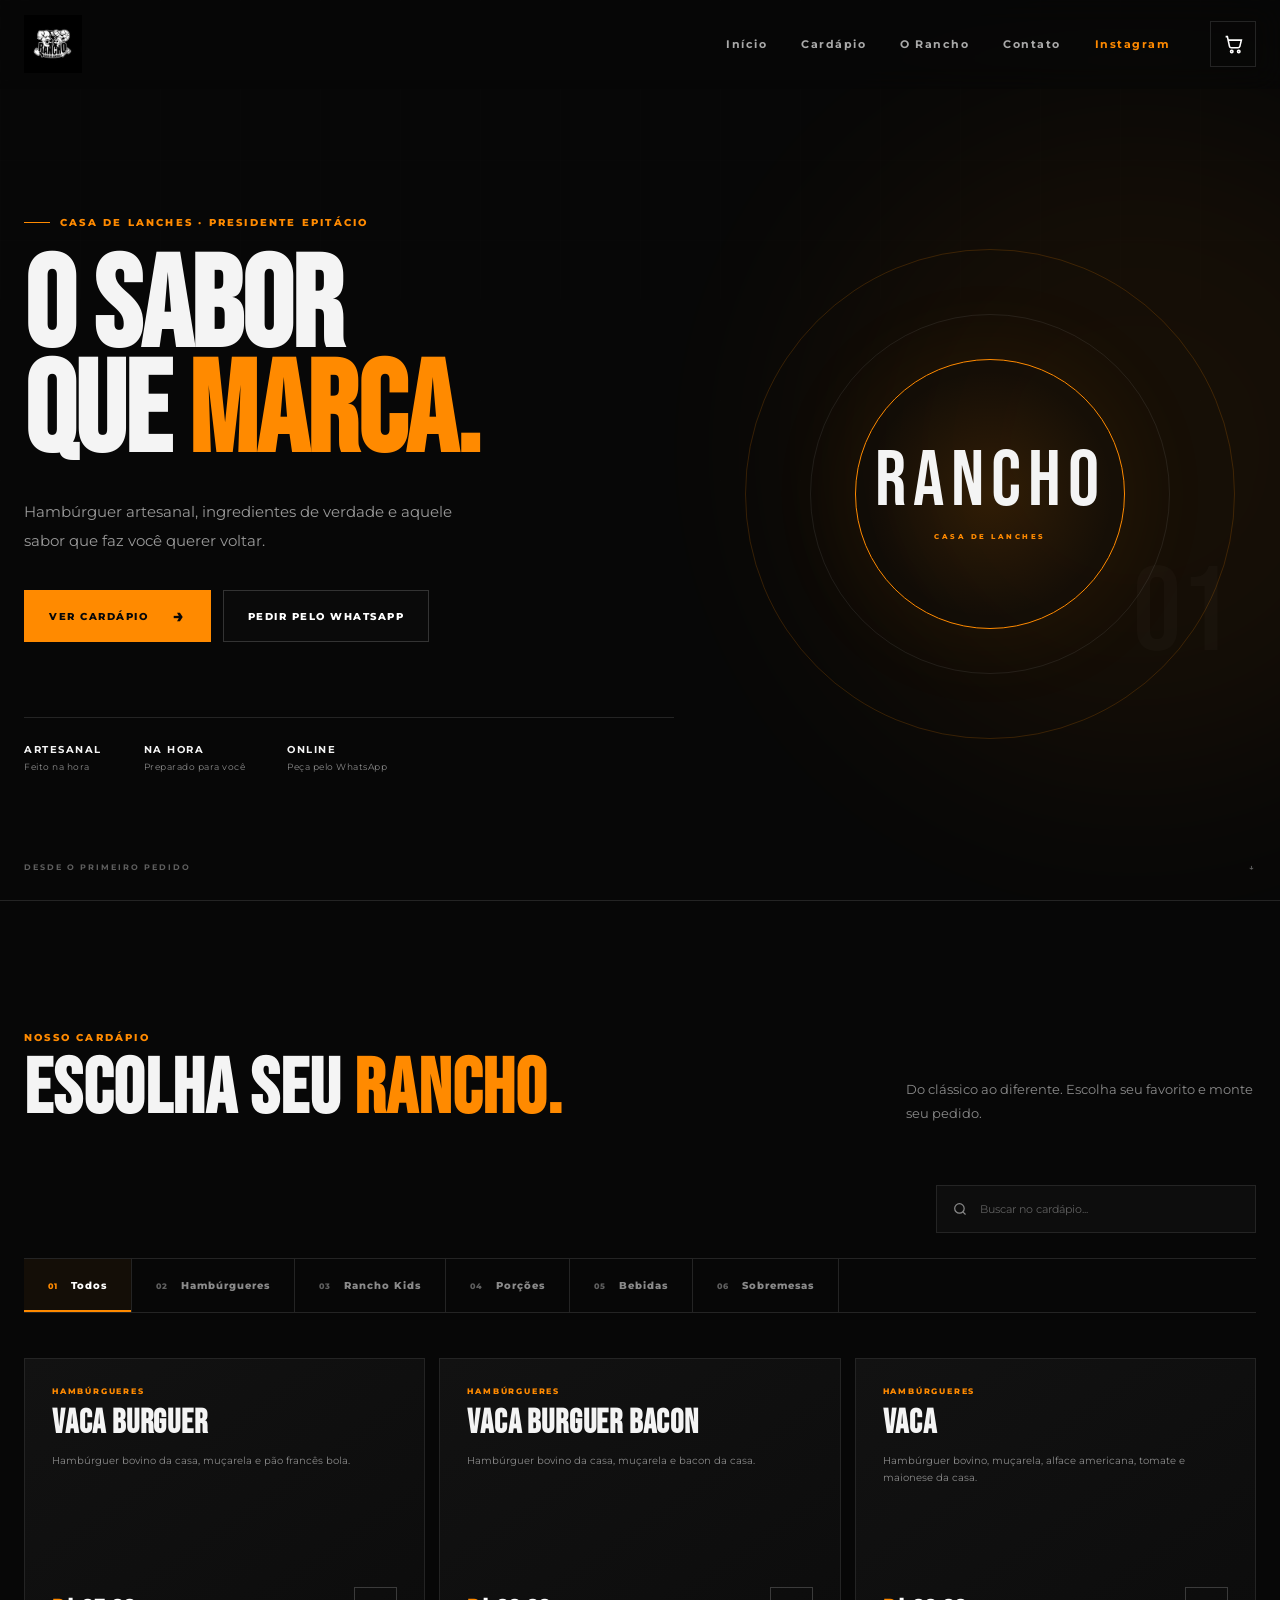
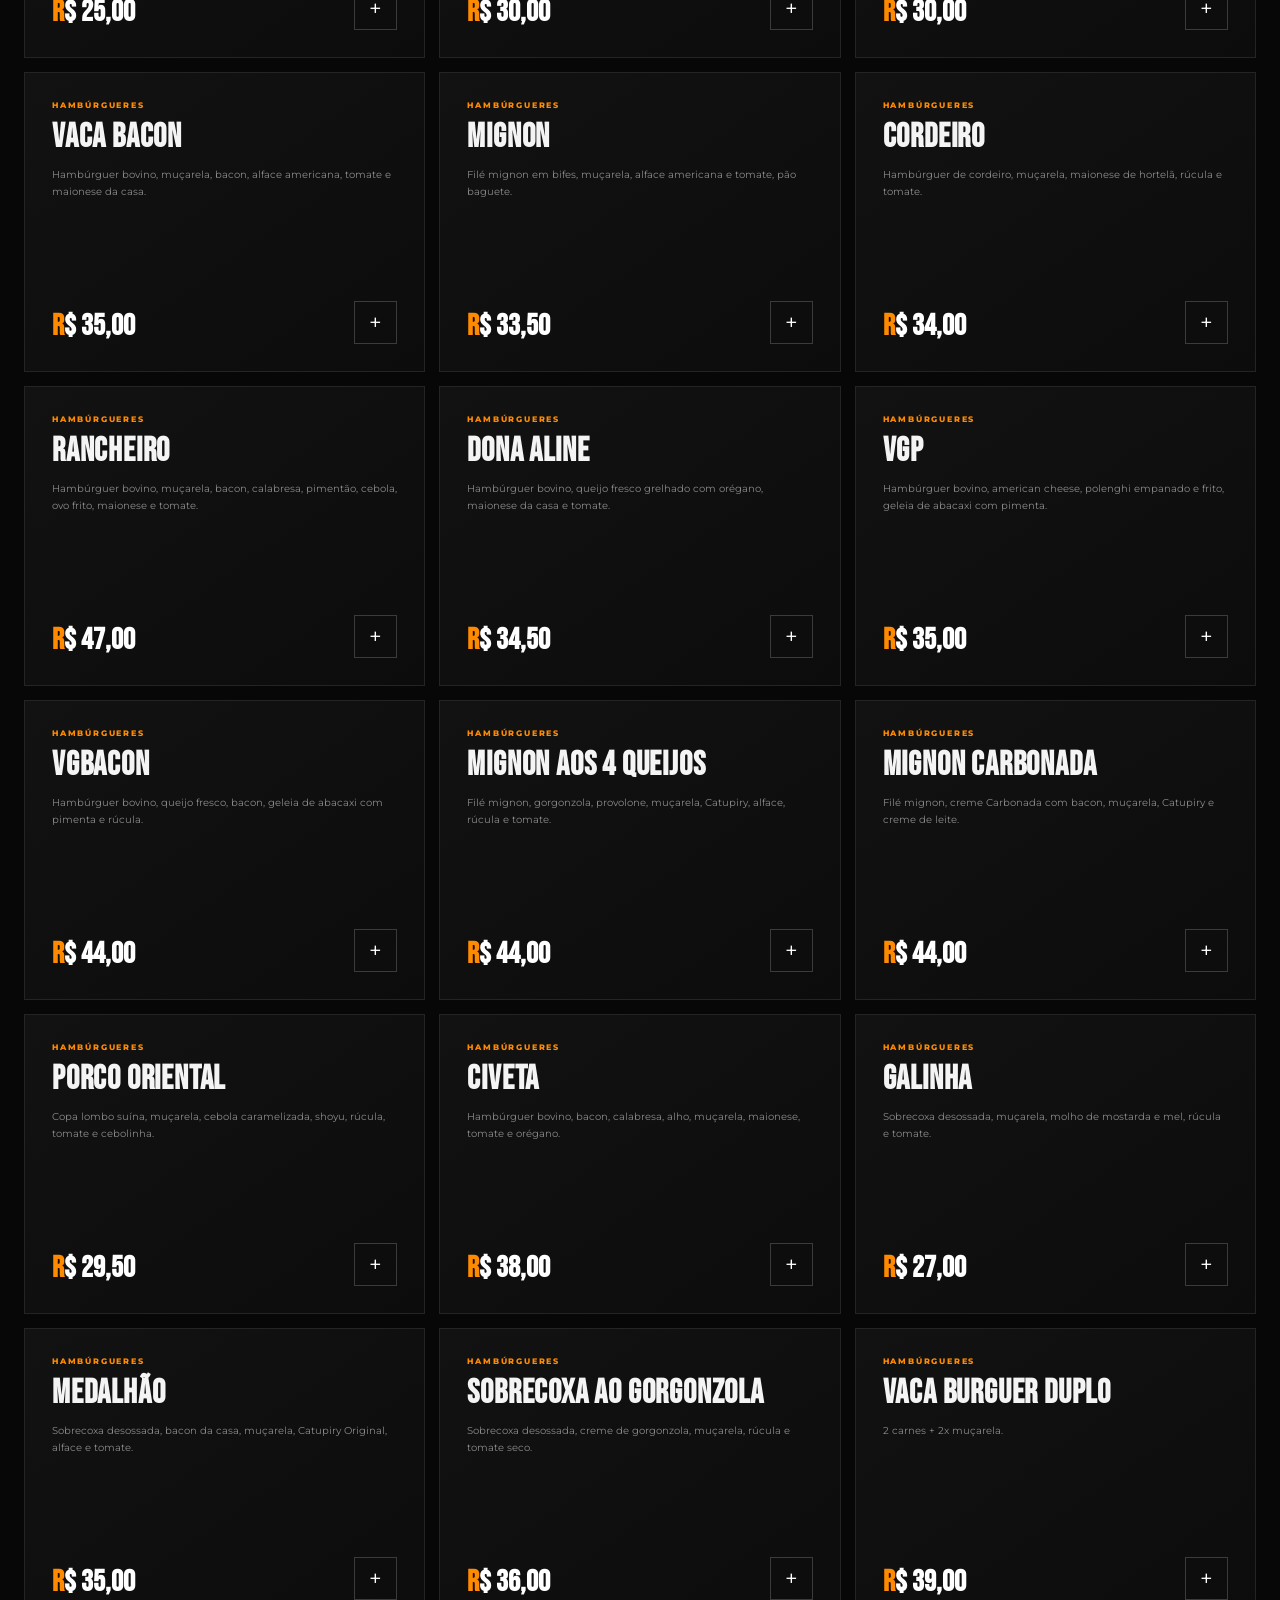
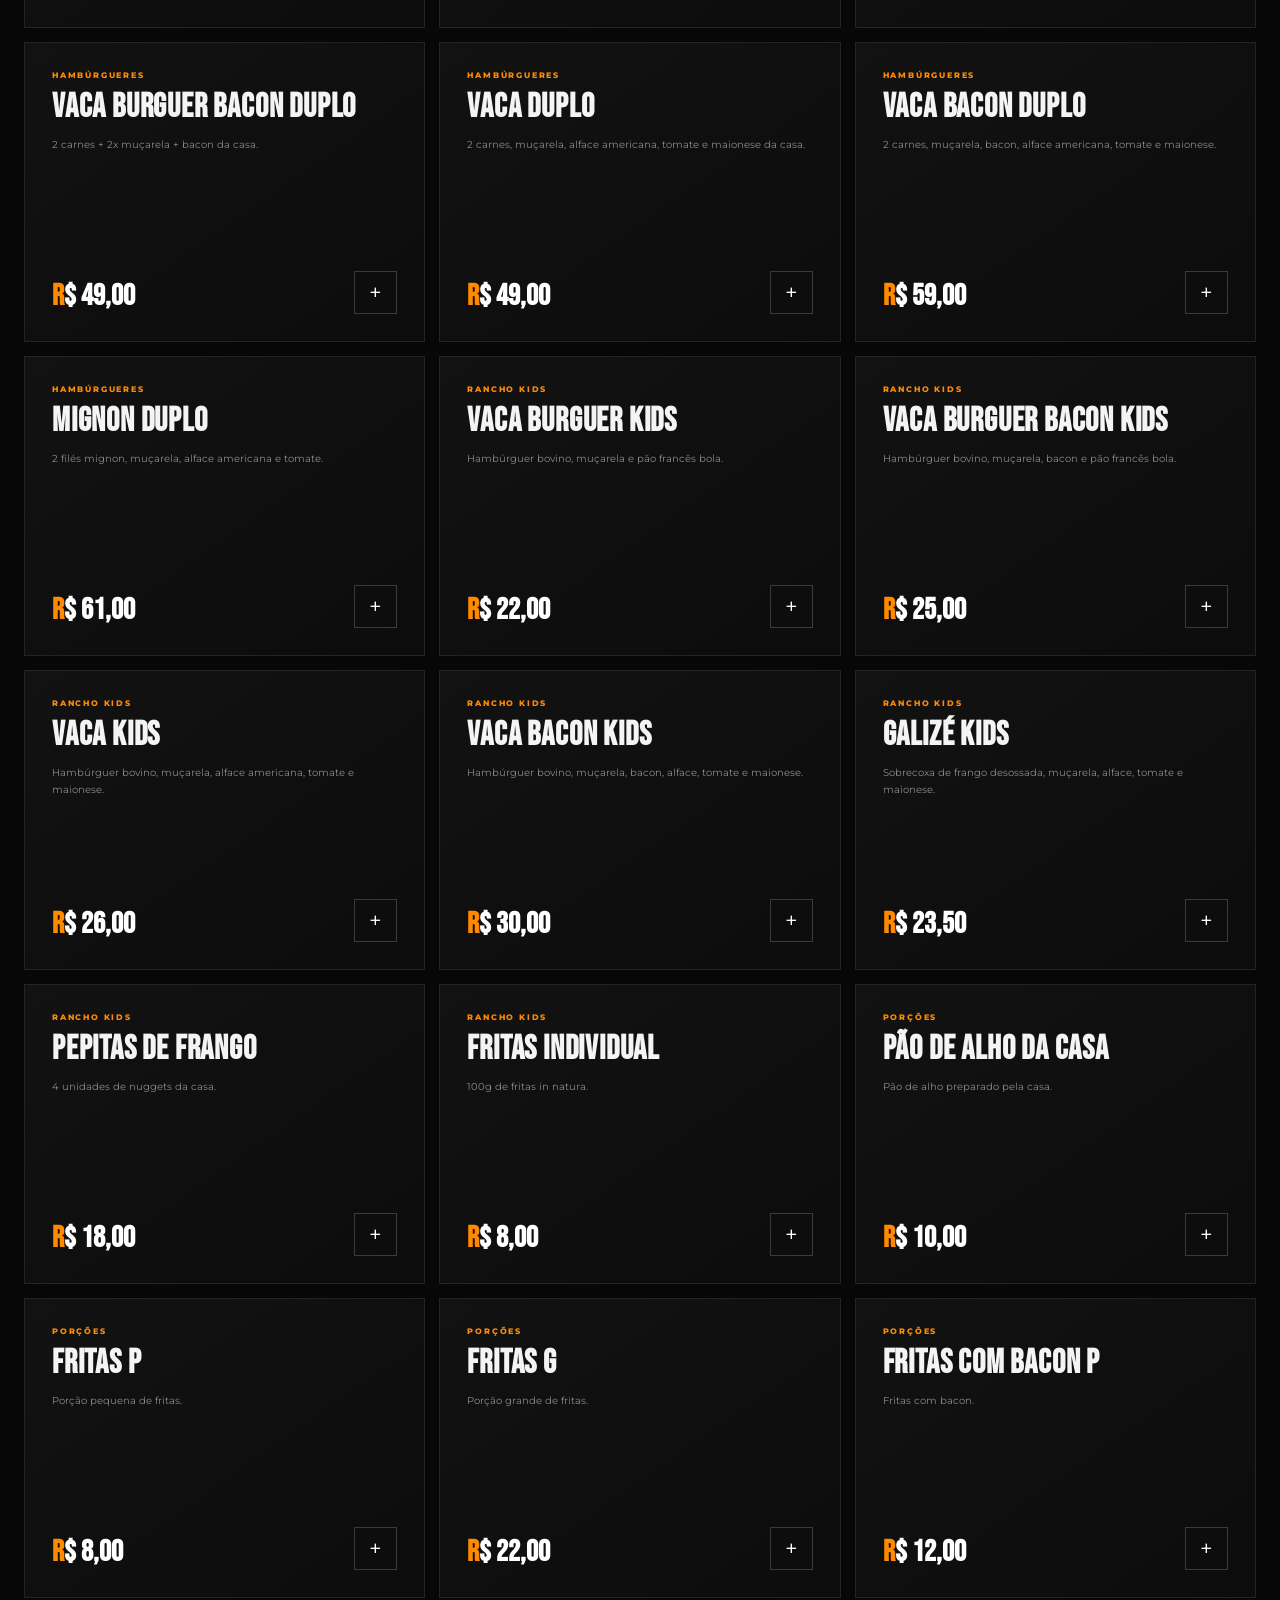
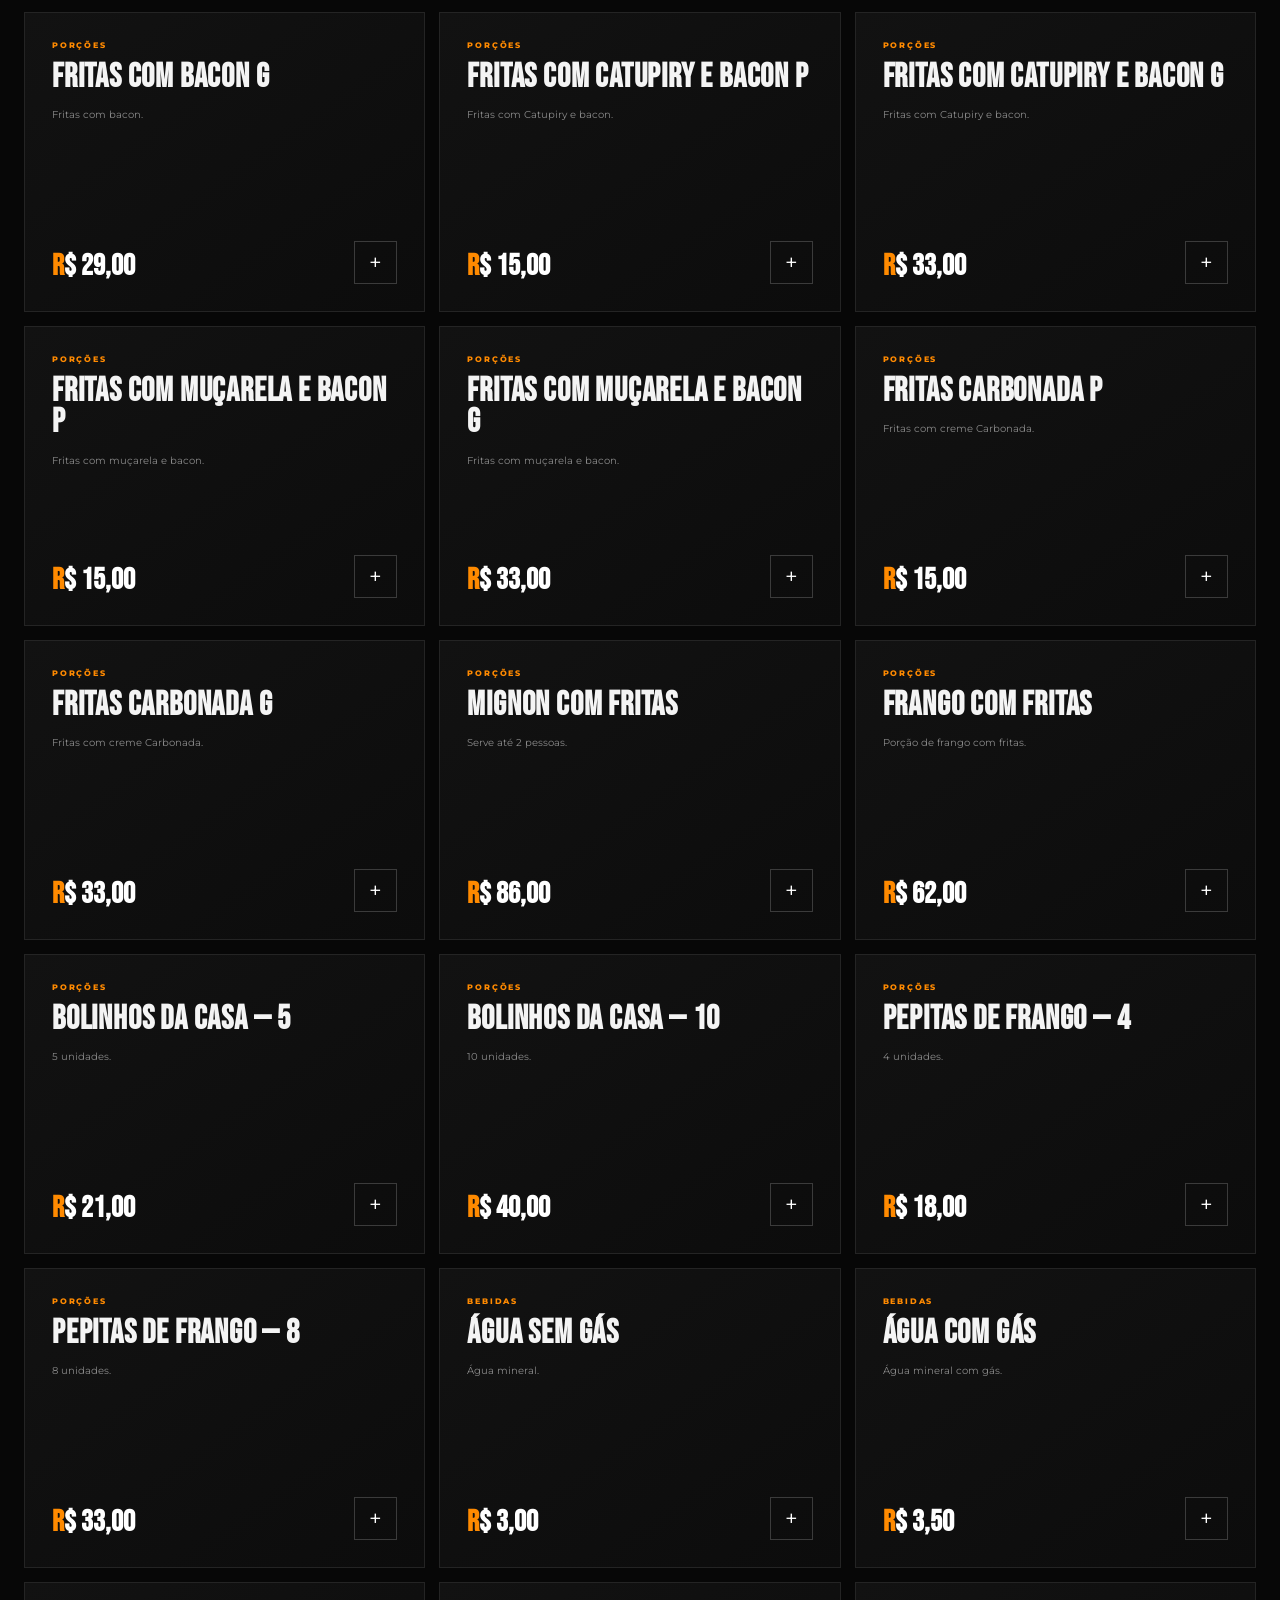
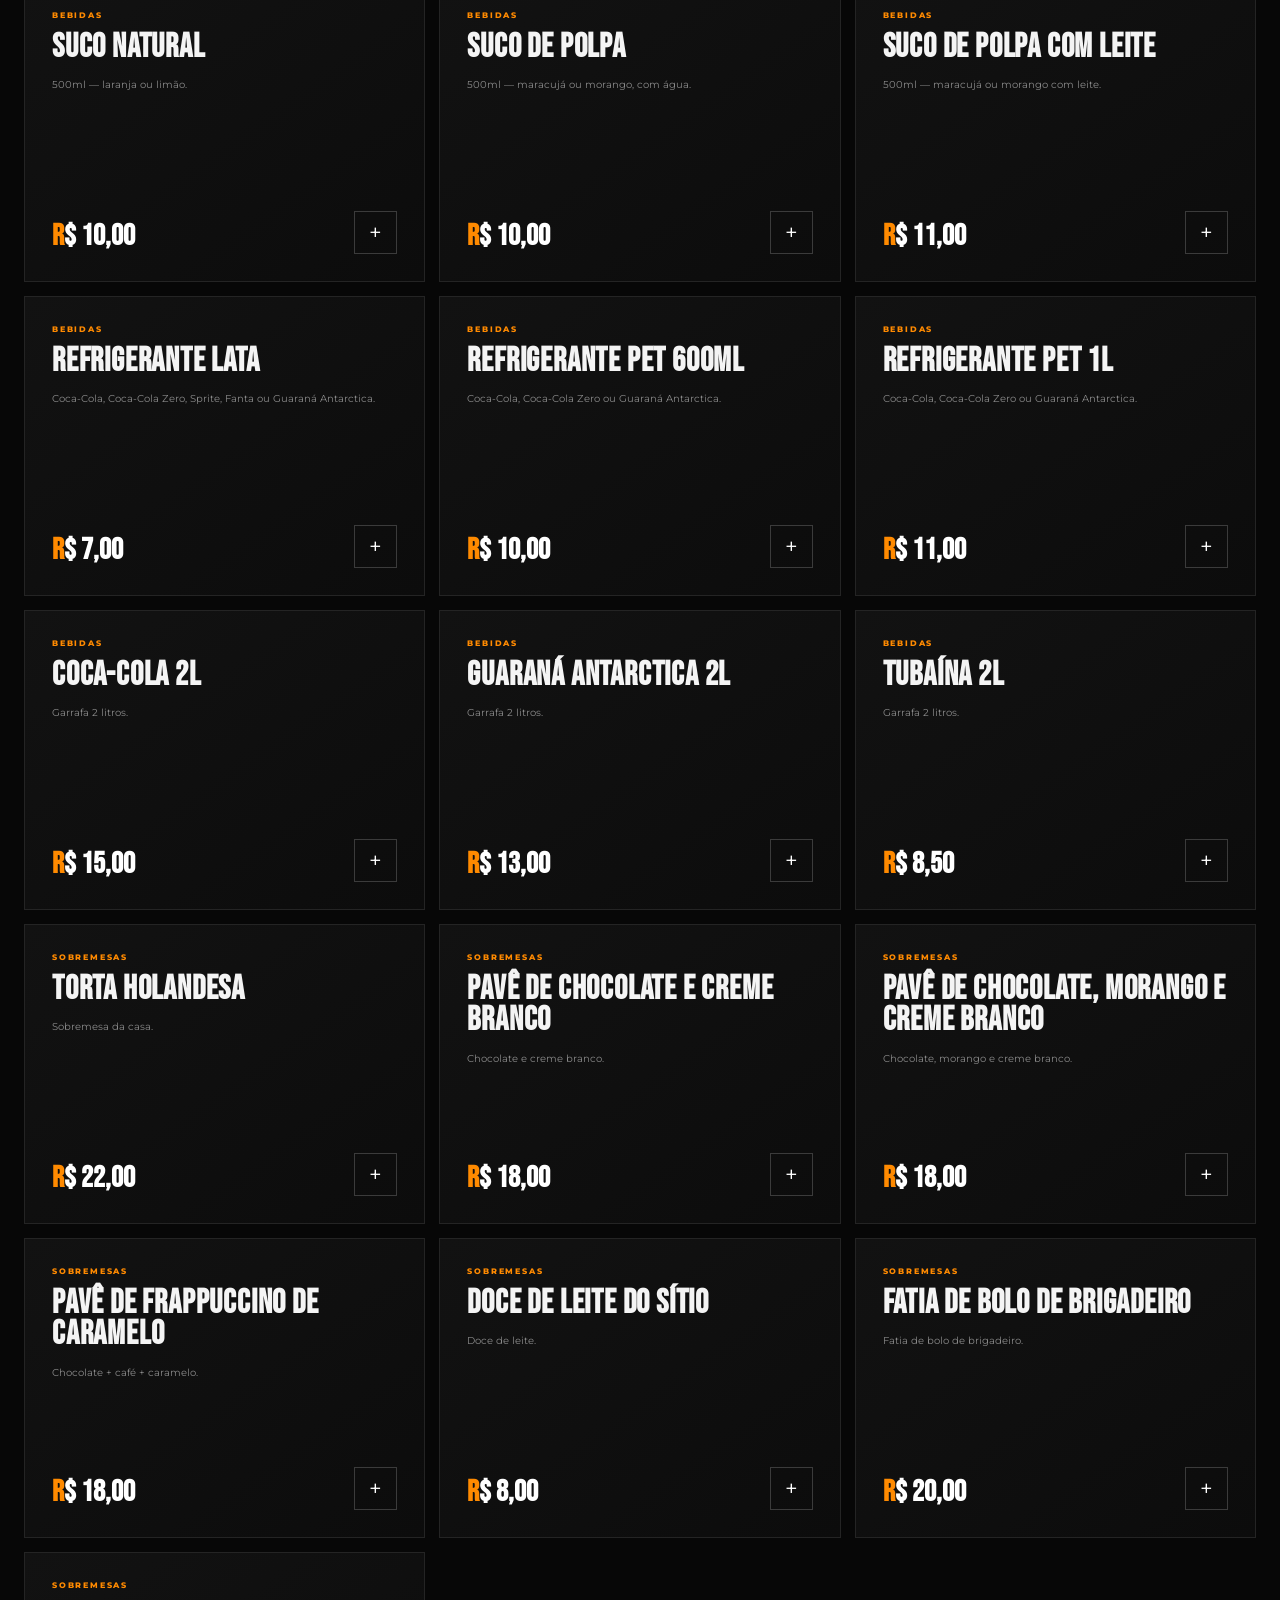
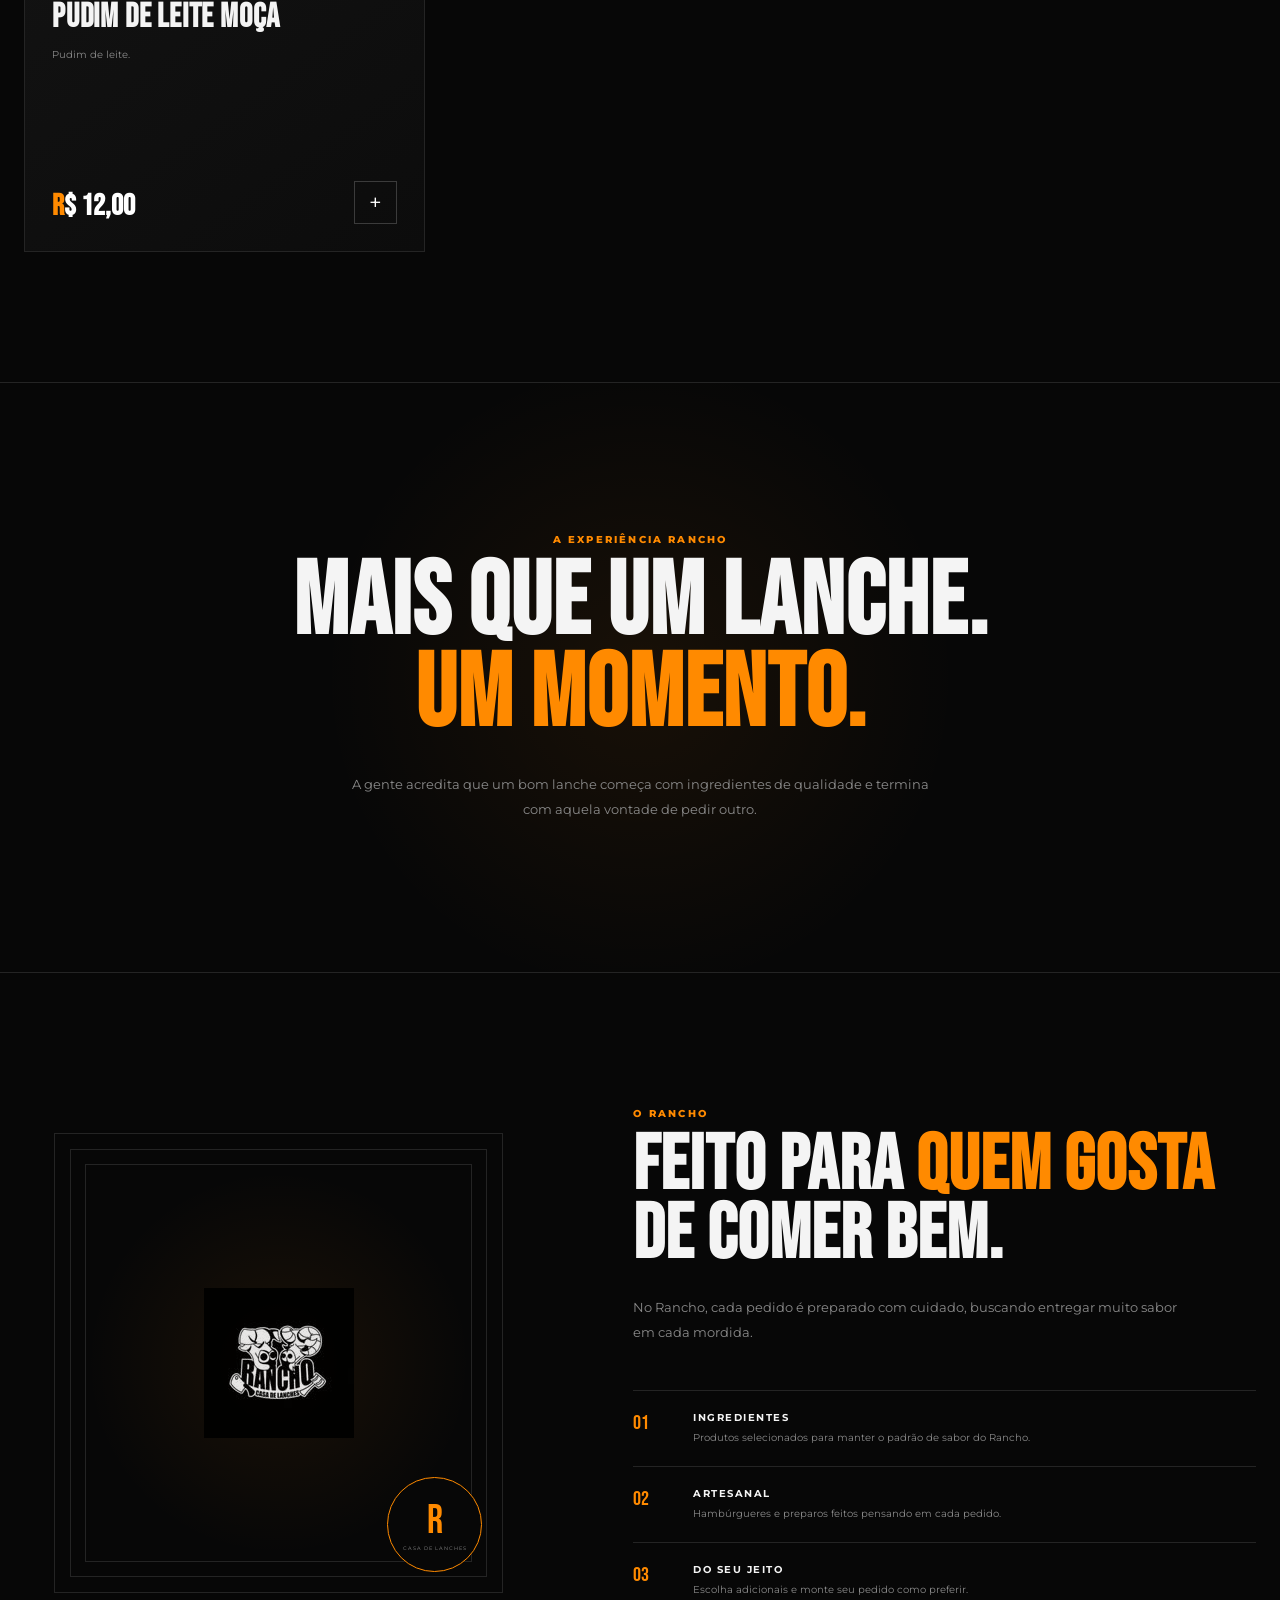
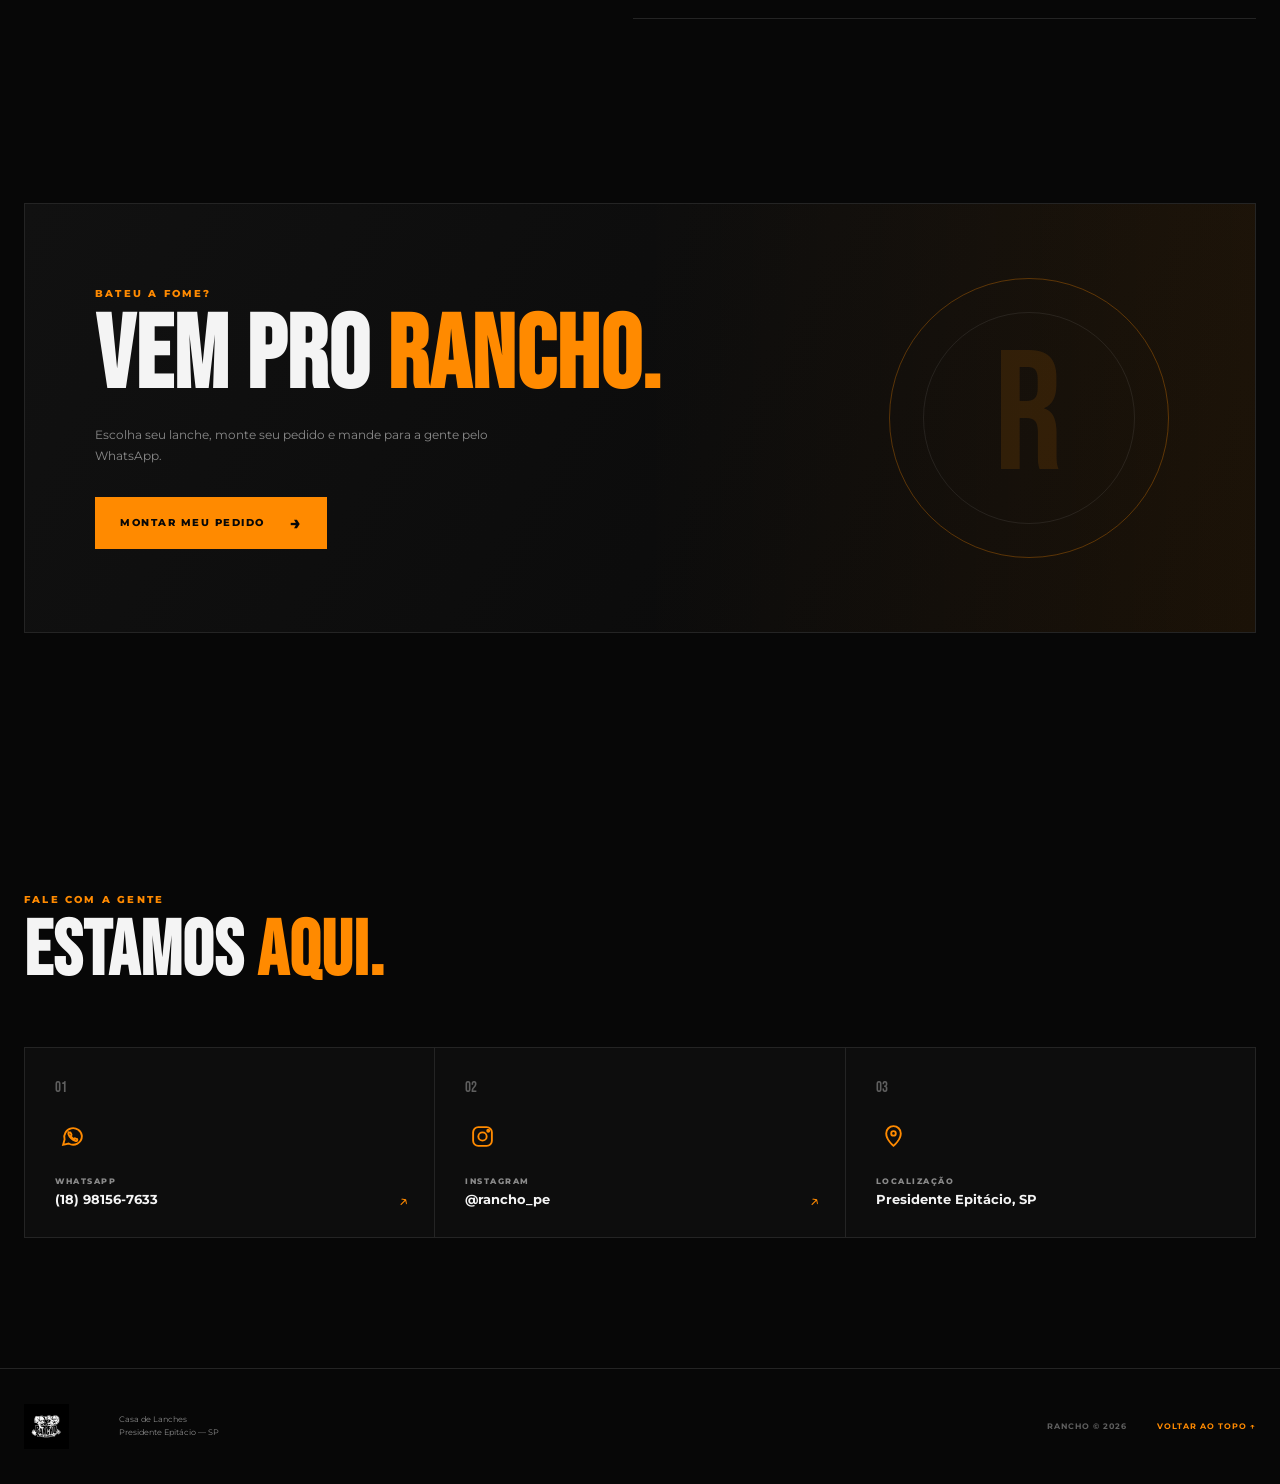
==== index.html @ 303348fb "first commit" ====
<!DOCTYPE html>
<html lang="pt-BR">
<head>
    <meta charset="UTF-8">
    <meta name="viewport" content="width=device-width, initial-scale=1.0">

    <meta name="theme-color" content="#080808">
    <meta
        name="description"
        content="Rancho Casa de Lanches — hambúrgueres artesanais, porções, bebidas e sobremesas em Presidente Epitácio."
    >

    <title>Rancho Casa de Lanches</title>

    <link rel="preconnect" href="https://fonts.googleapis.com">
    <link rel="preconnect" href="https://fonts.gstatic.com" crossorigin>

    <link
        href="https://fonts.googleapis.com/css2?family=Bebas+Neue&family=Montserrat:wght@400;500;600;700;800&display=swap"
        rel="stylesheet"
    >

    <link rel="stylesheet" href="style.css">
</head>

<body>

    <!-- LOADER -->
    <div class="loader" id="loader">
        <div class="loader-logo">RANCHO</div>
        <div class="loader-line"></div>
    </div>


    <!-- HEADER -->
    <header class="header" id="header">

        <div class="container nav-container">

            <a href="#inicio" class="brand">
                <img
                    src="assets/logo.png"
                    alt="Rancho Casa de Lanches"
                    onerror="this.style.display='none'; this.nextElementSibling.style.display='block';"
                >

                <span class="brand-fallback">RANCHO</span>
            </a>

            <nav class="nav-menu" id="navMenu">

                <a href="#inicio">Início</a>
                <a href="#cardapio">Cardápio</a>
                <a href="#rancho">O Rancho</a>
                <a href="#contato">Contato</a>

                <a
                    href="https://www.instagram.com/rancho_pe/"
                    target="_blank"
                    rel="noopener noreferrer"
                    class="nav-instagram"
                >
                    Instagram
                </a>

            </nav>

            <div class="nav-actions">

                <button
                    class="cart-button"
                    id="cartButton"
                    aria-label="Abrir carrinho"
                >
                    <svg
                        viewBox="0 0 24 24"
                        fill="none"
                        stroke="currentColor"
                        stroke-width="1.8"
                    >
                        <path d="M3 3h2l2.4 11.2a2 2 0 0 0 2 1.6h7.9a2 2 0 0 0 1.9-1.4L21 7H6"/>
                        <circle cx="10" cy="20" r="1.4"/>
                        <circle cx="18" cy="20" r="1.4"/>
                    </svg>

                    <span id="cartCount">0</span>
                </button>

                <button
                    class="menu-toggle"
                    id="menuToggle"
                    aria-label="Abrir menu"
                >
                    <span></span>
                    <span></span>
                    <span></span>
                </button>

            </div>

        </div>

    </header>


    <main>

        <!-- HERO -->
        <section class="hero" id="inicio">

            <div class="hero-grid"></div>
            <div class="hero-glow"></div>

            <div class="container hero-container">

                <div class="hero-content reveal">

                    <div class="eyebrow">
                        <span></span>
                        CASA DE LANCHES · PRESIDENTE EPITÁCIO
                    </div>

                    <h1>
                        O SABOR
                        <br>
                        QUE <em>MARCA.</em>
                    </h1>

                    <p>
                        Hambúrguer artesanal, ingredientes de verdade
                        e aquele sabor que faz você querer voltar.
                    </p>

                    <div class="hero-buttons">

                        <a href="#cardapio" class="btn btn-primary">
                            VER CARDÁPIO
                            <span>→</span>
                        </a>

                        <a
                            href="https://wa.me/5518981567633?text=Olá%2C%20Rancho%21%20Quero%20fazer%20um%20pedido."
                            target="_blank"
                            rel="noopener noreferrer"
                            class="btn btn-outline"
                        >
                            PEDIR PELO WHATSAPP
                        </a>

                    </div>

                    <div class="hero-proof">

                        <div>
                            <strong>ARTESANAL</strong>
                            <span>Feito na hora</span>
                        </div>

                        <div>
                            <strong>NA HORA</strong>
                            <span>Preparado para você</span>
                        </div>

                        <div>
                            <strong>ONLINE</strong>
                            <span>Peça pelo WhatsApp</span>
                        </div>

                    </div>

                </div>


                <div class="hero-visual reveal">

                    <div class="hero-ring ring-one"></div>
                    <div class="hero-ring ring-two"></div>

                    <div class="hero-badge">
                        <span>RANCHO</span>
                        <small>CASA DE LANCHES</small>
                    </div>

                    <div class="hero-number">
                        <span>01</span>
                    </div>

                </div>

            </div>

            <div class="hero-bottom">
                <span>DESDE O PRIMEIRO PEDIDO</span>
                <span>↓</span>
            </div>

        </section>


        <!-- CARDÁPIO -->
        <section class="menu-section" id="cardapio">

            <div class="container">

                <div class="section-heading reveal">

                    <div>
                        <span class="section-kicker">NOSSO CARDÁPIO</span>

                        <h2>
                            ESCOLHA SEU
                            <em>RANCHO.</em>
                        </h2>
                    </div>

                    <p>
                        Do clássico ao diferente.
                        Escolha seu favorito e monte seu pedido.
                    </p>

                </div>


                <!-- SEARCH -->
                <div class="menu-tools reveal">

                    <div class="search-box">

                        <svg
                            viewBox="0 0 24 24"
                            fill="none"
                            stroke="currentColor"
                            stroke-width="1.8"
                        >
                            <circle cx="11" cy="11" r="7"></circle>
                            <path d="m20 20-4-4"></path>
                        </svg>

                        <input
                            type="text"
                            id="searchInput"
                            placeholder="Buscar no cardápio..."
                        >

                    </div>

                </div>


                <!-- CATEGORIES -->
                <div class="categories reveal" id="categories">

                    <button class="category active" data-category="todos">
                        <span>01</span>
                        Todos
                    </button>

                    <button class="category" data-category="hamburgueres">
                        <span>02</span>
                        Hambúrgueres
                    </button>

                    <button class="category" data-category="kids">
                        <span>03</span>
                        Rancho Kids
                    </button>

                    <button class="category" data-category="porcoes">
                        <span>04</span>
                        Porções
                    </button>

                    <button class="category" data-category="bebidas">
                        <span>05</span>
                        Bebidas
                    </button>

                    <button class="category" data-category="sobremesas">
                        <span>06</span>
                        Sobremesas
                    </button>

                </div>


                <!-- PRODUCTS -->
                <div class="products-grid" id="products"></div>

                <div class="empty-products" id="emptyProducts">
                    <span>:(</span>
                    <h3>NÃO ENCONTRAMOS</h3>
                    <p>Tente outra busca ou categoria.</p>
                </div>

            </div>

        </section>


        <!-- STATEMENT -->
        <section class="statement">

            <div class="container">

                <div class="statement-inner reveal">

                    <span class="section-kicker">A EXPERIÊNCIA RANCHO</span>

                    <h2>
                        MAIS QUE UM LANCHE.
                        <br>
                        <em>UM MOMENTO.</em>
                    </h2>

                    <p>
                        A gente acredita que um bom lanche começa
                        com ingredientes de qualidade e termina
                        com aquela vontade de pedir outro.
                    </p>

                </div>

            </div>

        </section>


        <!-- O RANCHO -->
        <section class="about-section" id="rancho">

            <div class="container about-grid">

                <div class="about-visual reveal">

                    <div class="about-frame">

                        <div class="about-logo">
                            <img
                                src="assets/logo.png"
                                alt="Rancho Casa de Lanches"
                            >
                        </div>

                        <div class="about-stamp">
                            <span>R</span>
                            <small>CASA DE LANCHES</small>
                        </div>

                    </div>

                </div>


                <div class="about-content reveal">

                    <span class="section-kicker">O RANCHO</span>

                    <h2>
                        FEITO PARA
                        <em>QUEM GOSTA</em>
                        DE COMER BEM.
                    </h2>

                    <p>
                        No Rancho, cada pedido é preparado com cuidado,
                        buscando entregar muito sabor em cada mordida.
                    </p>

                    <div class="about-points">

                        <div class="about-point">

                            <span>01</span>

                            <div>
                                <h3>INGREDIENTES</h3>
                                <p>
                                    Produtos selecionados para manter
                                    o padrão de sabor do Rancho.
                                </p>
                            </div>

                        </div>


                        <div class="about-point">

                            <span>02</span>

                            <div>
                                <h3>ARTESANAL</h3>
                                <p>
                                    Hambúrgueres e preparos feitos
                                    pensando em cada pedido.
                                </p>
                            </div>

                        </div>


                        <div class="about-point">

                            <span>03</span>

                            <div>
                                <h3>DO SEU JEITO</h3>
                                <p>
                                    Escolha adicionais e monte seu pedido
                                    como preferir.
                                </p>
                            </div>

                        </div>

                    </div>

                </div>

            </div>

        </section>


        <!-- CTA -->
        <section class="cta-section">

            <div class="container">

                <div class="cta-box reveal">

                    <div class="cta-content">

                        <span class="section-kicker">
                            BATEU A FOME?
                        </span>

                        <h2>
                            VEM PRO
                            <em>RANCHO.</em>
                        </h2>

                        <p>
                            Escolha seu lanche, monte seu pedido
                            e mande para a gente pelo WhatsApp.
                        </p>

                        <a href="#cardapio" class="btn btn-primary">
                            MONTAR MEU PEDIDO
                            <span>→</span>
                        </a>

                    </div>

                    <div class="cta-mark">
                        <span>R</span>
                    </div>

                </div>

            </div>

        </section>


        <!-- CONTATO -->
        <section class="contact-section" id="contato">

            <div class="container">

                <div class="section-heading reveal">

                    <div>
                        <span class="section-kicker">FALE COM A GENTE</span>

                        <h2>
                            ESTAMOS
                            <em>AQUI.</em>
                        </h2>
                    </div>

                </div>


                <div class="contact-grid reveal">

                    <a
                        href="https://wa.me/5518981567633"
                        target="_blank"
                        rel="noopener noreferrer"
                        class="contact-card"
                    >

                        <span class="contact-number">01</span>

                        <div class="contact-icon">
                            <svg
                                viewBox="0 0 24 24"
                                fill="none"
                                stroke="currentColor"
                                stroke-width="1.8"
                            >
                                <path d="M21 11.5a8.4 8.4 0 0 1-12.7 7.2L3 20l1.4-5.1A8.5 8.5 0 1 1 21 11.5Z"/>
                                <path d="M8.5 8.5c.2-.4.5-.4.8-.4h.5c.2 0 .4.1.5.4l.7 1.7c.1.3.1.5-.1.7l-.6.7c.7 1.2 1.6 2.1 2.8 2.8l.7-.6c.2-.2.4-.2.7-.1l1.7.7c.3.1.4.3.4.5v.5c0 .3 0 .6-.4.8-.4.2-1 .3-1.5.1-1.2-.4-2.7-1.3-4-2.6-1.3-1.3-2.2-2.8-2.6-4-.2-.5-.1-1.1.1-1.5Z"/>
                            </svg>
                        </div>

                        <div>
                            <span>WHATSAPP</span>
                            <strong>(18) 98156-7633</strong>
                        </div>

                        <span class="contact-arrow">↗</span>

                    </a>


                    <a
                        href="https://www.instagram.com/rancho_pe/"
                        target="_blank"
                        rel="noopener noreferrer"
                        class="contact-card"
                    >

                        <span class="contact-number">02</span>

                        <div class="contact-icon">
                            <svg
                                viewBox="0 0 24 24"
                                fill="none"
                                stroke="currentColor"
                                stroke-width="1.8"
                            >
                                <rect x="3" y="3" width="18" height="18" rx="5"/>
                                <circle cx="12" cy="12" r="4"/>
                                <circle cx="17.5" cy="6.5" r="1"/>
                            </svg>
                        </div>

                        <div>
                            <span>INSTAGRAM</span>
                            <strong>@rancho_pe</strong>
                        </div>

                        <span class="contact-arrow">↗</span>

                    </a>


                    <div class="contact-card">

                        <span class="contact-number">03</span>

                        <div class="contact-icon">
                            <svg
                                viewBox="0 0 24 24"
                                fill="none"
                                stroke="currentColor"
                                stroke-width="1.8"
                            >
                                <path d="M12 21s7-6.1 7-12a7 7 0 1 0-14 0c0 5.9 7 12 7 12Z"/>
                                <circle cx="12" cy="9" r="2.2"/>
                            </svg>
                        </div>

                        <div>
                            <span>LOCALIZAÇÃO</span>
                            <strong>Presidente Epitácio, SP</strong>
                        </div>

                    </div>

                </div>

            </div>

        </section>

    </main>


    <!-- FOOTER -->
    <footer class="footer">

        <div class="container footer-inner">

            <div class="footer-brand">

                <div class="footer-logo">
                    <img
                        src="assets/logo.png"
                        alt="Rancho"
                    >
                </div>

                <p>
                    Casa de Lanches
                    <br>
                    Presidente Epitácio — SP
                </p>

            </div>

            <div class="footer-right">

                <span>RANCHO © 2026</span>

                <a href="#inicio">
                    VOLTAR AO TOPO ↑
                </a>

            </div>

        </div>

    </footer>


    <!-- CART DRAWER -->
    <div class="overlay" id="overlay"></div>

    <aside class="cart-drawer" id="cartDrawer">

        <div class="cart-header">

            <div>
                <span class="section-kicker">SEU PEDIDO</span>
                <h2>MEU <em>CARRINHO.</em></h2>
            </div>

            <button
                class="close-button"
                id="closeCart"
                aria-label="Fechar carrinho"
            >
                ×
            </button>

        </div>


        <div class="cart-body" id="cartBody"></div>


        <div class="cart-empty" id="cartEmpty">

            <div class="empty-icon">+</div>

            <h3>SEU CARRINHO ESTÁ VAZIO</h3>

            <p>
                Escolha seus favoritos no cardápio.
            </p>

            <button
                class="btn btn-primary"
                id="goMenu"
            >
                VER CARDÁPIO
            </button>

        </div>


        <div class="cart-footer" id="cartFooter">

            <div class="cart-total">

                <span>TOTAL</span>

                <strong id="cartTotal">
                    R$ 0,00
                </strong>

            </div>

            <button
                class="btn btn-primary checkout-button"
                id="checkoutButton"
            >
                FINALIZAR PEDIDO
                <span>→</span>
            </button>

        </div>

    </aside>


    <!-- ADDONS MODAL -->
    <div class="modal-overlay" id="customizerModal">

        <div class="modal customizer-modal">

            <button
                class="modal-close"
                id="closeCustomizer"
            >
                ×
            </button>

            <div class="modal-heading">

                <span class="section-kicker">
                    PERSONALIZE
                </span>

                <h2 id="customizerTitle">
                    SEU PEDIDO
                </h2>

                <p id="customizerDescription"></p>

            </div>


            <div class="addons-list" id="addonsList"></div>


            <div class="customizer-bottom">

                <div>
                    <span>TOTAL</span>
                    <strong id="customizerTotal">
                        R$ 0,00
                    </strong>
                </div>

                <button
                    class="btn btn-primary"
                    id="saveCustomizer"
                >
                    ADICIONAR
                    <span>→</span>
                </button>

            </div>

        </div>

    </div>


    <!-- CHECKOUT MODAL -->
    <div class="modal-overlay" id="checkoutModal">

        <div class="modal checkout-modal">

            <button
                class="modal-close"
                id="closeCheckout"
            >
                ×
            </button>

            <div class="modal-heading">

                <span class="section-kicker">
                    FINALIZAR
                </span>

                <h2>
                    SEUS <em>DADOS.</em>
                </h2>

                <p>
                    Preencha os dados para enviarmos
                    seu pedido pelo WhatsApp.
                </p>

            </div>


            <form id="checkoutForm">

                <div class="form-group">

                    <label for="customerName">
                        Seu nome
                    </label>

                    <input
                        type="text"
                        id="customerName"
                        placeholder="Digite seu nome"
                        required
                    >

                </div>


                <div class="form-group">

                    <label>
                        Como você vai receber?
                    </label>

                    <div class="order-types">

                        <label class="order-type">

                            <input
                                type="radio"
                                name="orderType"
                                value="Retirada"
                                checked
                            >

                            <span>
                                RETIRADA
                            </span>

                        </label>


                        <label class="order-type">

                            <input
                                type="radio"
                                name="orderType"
                                value="Entrega"
                            >

                            <span>
                                ENTREGA
                            </span>

                        </label>

                    </div>

                </div>


                <div
                    class="form-group address-group"
                    id="addressGroup"
                >

                    <label for="customerAddress">
                        Endereço
                    </label>

                    <input
                        type="text"
                        id="customerAddress"
                        placeholder="Rua, número e bairro"
                    >

                </div>


                <div class="form-group">

                    <label for="customerNote">
                        Observação
                    </label>

                    <textarea
                        id="customerNote"
                        placeholder="Alguma observação sobre o pedido?"
                        rows="3"
                    ></textarea>

                </div>


                <div class="checkout-total">

                    <span>TOTAL DO PEDIDO</span>

                    <strong id="checkoutTotal">
                        R$ 0,00
                    </strong>

                </div>


                <button
                    type="submit"
                    class="btn btn-primary checkout-submit"
                >
                    ENVIAR PELO WHATSAPP
                    <span>→</span>
                </button>

            </form>

        </div>

    </div>


    <!-- TOAST -->
    <div class="toast" id="toast">
        <span class="toast-icon">✓</span>
        <span id="toastMessage">
            Adicionado ao carrinho
        </span>
    </div>


    <script src="script.js"></script>

</body>
</html>
---- style.css ----
:root {
    --bg: #070707;
    --surface: #0d0d0d;
    --card: #111111;
    --card-hover: #151515;

    --line: #242424;
    --line-light: #333333;

    --text: #f4f4f4;
    --muted: #8a8a8a;
    --muted-dark: #5f5f5f;

    --orange: #ff8a00;
    --orange-light: #ffab3c;

    --max-width: 1240px;

    --transition: 0.3s ease;
}


* {
    margin: 0;
    padding: 0;
    box-sizing: border-box;
}


html {
    scroll-behavior: smooth;
}


body {
    background: var(--bg);
    color: var(--text);

    font-family: "Montserrat", sans-serif;

    overflow-x: hidden;
}


body.no-scroll {
    overflow: hidden;
}


a {
    color: inherit;
    text-decoration: none;
}


button,
input,
textarea {
    font-family: inherit;
}


button {
    cursor: pointer;
}


img {
    max-width: 100%;
    display: block;
}


.container {
    width: min(
        calc(100% - 48px),
        var(--max-width)
    );

    margin: 0 auto;
}


em {
    color: var(--orange);
    font-style: normal;
}


/* ================================
   LOADER
================================ */

.loader {
    position: fixed;

    inset: 0;

    z-index: 9999;

    display: flex;
    flex-direction: column;

    align-items: center;
    justify-content: center;

    background: var(--bg);

    transition:
        opacity 0.5s ease,
        visibility 0.5s ease;
}


.loader.hidden {
    opacity: 0;
    visibility: hidden;
}


.loader-logo {
    font-family: "Bebas Neue", sans-serif;

    font-size: 72px;

    letter-spacing: 8px;
}


.loader-line {
    width: 100px;
    height: 2px;

    margin-top: 14px;

    background: var(--orange);

    animation: loaderLine 1s ease infinite;
}


@keyframes loaderLine {

    0% {
        transform: scaleX(0);
        transform-origin: left;
    }

    50% {
        transform: scaleX(1);
        transform-origin: left;
    }

    51% {
        transform-origin: right;
    }

    100% {
        transform: scaleX(0);
        transform-origin: right;
    }

}


/* ================================
   HEADER
================================ */

.header {
    position: fixed;

    top: 0;
    left: 0;
    right: 0;

    z-index: 1000;

    border-bottom: 1px solid transparent;

    background: rgba(7, 7, 7, 0.5);

    backdrop-filter: blur(15px);

    transition: var(--transition);
}


.header.scrolled {
    background: rgba(7, 7, 7, 0.92);

    border-color: var(--line);
}


.nav-container {
    height: 88px;

    display: flex;

    align-items: center;
    justify-content: space-between;
}


.brand {
    width: 130px;

    display: flex;
    align-items: center;
}


.brand img {
    max-height: 58px;
    width: auto;
}


.brand-fallback {
    display: none;

    font-family: "Bebas Neue", sans-serif;

    font-size: 34px;
    letter-spacing: 3px;
}


.nav-menu {
    display: flex;

    align-items: center;

    gap: 34px;

    margin-left: auto;
    margin-right: 40px;
}


.nav-menu a {
    position: relative;

    font-size: 11px;
    font-weight: 700;

    letter-spacing: 1.5px;

    color: #a9a9a9;

    transition: var(--transition);
}


.nav-menu a::after {
    content: "";

    position: absolute;

    bottom: -8px;
    left: 0;

    width: 0;
    height: 1px;

    background: var(--orange);

    transition: var(--transition);
}


.nav-menu a:hover {
    color: white;
}


.nav-menu a:hover::after {
    width: 100%;
}


.nav-menu .nav-instagram {
    color: var(--orange);
}


.nav-actions {
    display: flex;

    align-items: center;

    gap: 14px;
}


.cart-button {
    position: relative;

    width: 46px;
    height: 46px;

    border: 1px solid var(--line);

    background: transparent;

    color: white;

    display: grid;
    place-items: center;

    transition: var(--transition);
}


.cart-button:hover {
    border-color: var(--orange);
    color: var(--orange);
}


.cart-button svg {
    width: 21px;
    height: 21px;
}


.cart-button span {
    position: absolute;

    top: -5px;
    right: -5px;

    width: 18px;
    height: 18px;

    border-radius: 50%;

    display: grid;
    place-items: center;

    background: var(--orange);

    color: black;

    font-size: 9px;
    font-weight: 800;
}


.menu-toggle {
    display: none;

    width: 44px;
    height: 44px;

    border: 1px solid var(--line);

    background: transparent;

    flex-direction: column;
    justify-content: center;
    align-items: center;

    gap: 5px;
}


.menu-toggle span {
    width: 19px;
    height: 1px;

    background: white;

    transition: var(--transition);
}


/* ================================
   HERO
================================ */

.hero {
    min-height: 100vh;

    position: relative;

    overflow: hidden;

    display: flex;
    align-items: center;

    border-bottom: 1px solid var(--line);
}


.hero-grid {
    position: absolute;

    inset: 0;

    opacity: 0.2;

    background-image:
        linear-gradient(
            rgba(255,255,255,0.035) 1px,
            transparent 1px
        ),
        linear-gradient(
            90deg,
            rgba(255,255,255,0.035) 1px,
            transparent 1px
        );

    background-size: 80px 80px;

    mask-image:
        linear-gradient(
            to bottom,
            black,
            transparent 85%
        );
}


.hero-glow {
    position: absolute;

    width: 650px;
    height: 650px;

    right: -180px;
    top: 50%;

    transform: translateY(-50%);

    border-radius: 50%;

    background: var(--orange);

    opacity: 0.06;

    filter: blur(100px);
}


.hero-container {
    position: relative;
    z-index: 2;

    min-height: 100vh;

    display: grid;

    grid-template-columns: 1.1fr 0.9fr;

    align-items: center;

    gap: 50px;

    padding-top: 88px;
}


.hero-content {
    padding: 70px 0;
}


.eyebrow,
.section-kicker {
    display: flex;

    align-items: center;

    gap: 10px;

    color: var(--orange);

    font-size: 10px;

    font-weight: 800;

    letter-spacing: 2.2px;
}


.eyebrow span {
    width: 26px;
    height: 1px;

    background: var(--orange);
}


.hero h1 {
    margin-top: 28px;

    font-family: "Bebas Neue", sans-serif;

    font-size: clamp(75px, 10vw, 150px);

    line-height: 0.82;

    letter-spacing: -1px;

    max-width: 800px;
}


.hero-content > p {
    max-width: 470px;

    margin-top: 32px;

    color: #999;

    font-size: 15px;

    line-height: 1.9;
}


.hero-buttons {
    display: flex;

    flex-wrap: wrap;

    gap: 12px;

    margin-top: 35px;
}


.btn {
    min-height: 52px;

    padding: 0 24px;

    display: inline-flex;

    align-items: center;
    justify-content: center;

    gap: 25px;

    border: 1px solid transparent;

    font-size: 10px;

    font-weight: 800;

    letter-spacing: 1.5px;

    transition: var(--transition);
}


.btn span {
    font-size: 18px;

    line-height: 1;

    transition: var(--transition);
}


.btn:hover span {
    transform: translateX(4px);
}


.btn-primary {
    background: var(--orange);

    color: #080808;
}


.btn-primary:hover {
    background: var(--orange-light);

    transform: translateY(-2px);
}


.btn-outline {
    border-color: var(--line-light);

    background: rgba(255,255,255,0.01);

    color: white;
}


.btn-outline:hover {
    border-color: var(--orange);

    color: var(--orange);
}


.hero-proof {
    display: flex;

    gap: 42px;

    margin-top: 75px;

    padding-top: 25px;

    border-top: 1px solid var(--line);

    max-width: 650px;
}


.hero-proof div {
    display: flex;

    flex-direction: column;

    gap: 5px;
}


.hero-proof strong {
    font-size: 10px;

    letter-spacing: 1.5px;
}


.hero-proof span {
    color: var(--muted);

    font-size: 9px;

    letter-spacing: 0.5px;
}


/* HERO VISUAL */

.hero-visual {
    min-height: 600px;

    position: relative;

    display: flex;
    align-items: center;
    justify-content: center;
}


.hero-ring {
    position: absolute;

    border: 1px solid rgba(255,138,0,0.18);

    border-radius: 50%;
}


.ring-one {
    width: 490px;
    height: 490px;
}


.ring-two {
    width: 360px;
    height: 360px;

    border-color: rgba(255,255,255,0.08);
}


.hero-badge {
    width: 270px;
    height: 270px;

    border-radius: 50%;

    border: 1px solid var(--orange);

    display: flex;

    flex-direction: column;

    align-items: center;
    justify-content: center;

    background:
        radial-gradient(
            circle,
            rgba(255,138,0,0.12),
            transparent 65%
        );

    box-shadow:
        0 0 100px rgba(255,138,0,0.08);
}


.hero-badge span {
    font-family: "Bebas Neue", sans-serif;

    font-size: 78px;

    letter-spacing: 7px;

    line-height: 0.9;
}


.hero-badge small {
    margin-top: 15px;

    color: var(--orange);

    font-size: 7px;

    font-weight: 800;

    letter-spacing: 2.5px;
}


.hero-number {
    position: absolute;

    right: 5%;
    bottom: 18%;

    font-family: "Bebas Neue", sans-serif;

    font-size: 120px;

    color: rgba(255,255,255,0.025);
}


.hero-bottom {
    position: absolute;

    left: 0;
    right: 0;
    bottom: 28px;

    z-index: 3;

    display: flex;

    justify-content: space-between;

    width: min(
        calc(100% - 48px),
        var(--max-width)
    );

    margin: auto;

    color: var(--muted-dark);

    font-size: 8px;

    font-weight: 700;

    letter-spacing: 2px;
}


/* ================================
   SECTION
================================ */

.menu-section,
.about-section,
.contact-section {
    padding: 130px 0;
}


.section-heading {
    display: flex;

    align-items: end;
    justify-content: space-between;

    gap: 40px;

    margin-bottom: 60px;
}


.section-heading h2,
.statement h2,
.about-content h2,
.cta-content h2,
.modal-heading h2 {
    margin-top: 12px;

    font-family: "Bebas Neue", sans-serif;

    font-size: clamp(50px, 6vw, 82px);

    line-height: 0.9;

    letter-spacing: 1px;
}


.section-heading > p {
    max-width: 350px;

    color: var(--muted);

    font-size: 13px;

    line-height: 1.8;
}


/* ================================
   SEARCH
================================ */

.menu-tools {
    display: flex;

    justify-content: flex-end;

    margin-bottom: 25px;
}


.search-box {
    width: 320px;

    height: 48px;

    display: flex;

    align-items: center;

    gap: 12px;

    padding: 0 15px;

    border: 1px solid var(--line);

    background: var(--surface);

    transition: var(--transition);
}


.search-box:focus-within {
    border-color: var(--orange);
}


.search-box svg {
    width: 18px;

    color: var(--muted);
}


.search-box input {
    width: 100%;

    border: none;
    outline: none;

    background: transparent;

    color: white;

    font-size: 11px;
}


.search-box input::placeholder {
    color: var(--muted-dark);
}


/* ================================
   CATEGORIES
================================ */

.categories {
    display: flex;

    overflow-x: auto;

    scrollbar-width: none;

    border-top: 1px solid var(--line);
    border-bottom: 1px solid var(--line);

    margin-bottom: 45px;
}


.categories::-webkit-scrollbar {
    display: none;
}


.category {
    position: relative;

    min-width: max-content;

    padding: 20px 24px;

    border: none;

    border-right: 1px solid var(--line);

    background: transparent;

    color: var(--muted);

    font-size: 10px;

    font-weight: 800;

    letter-spacing: 1px;

    transition: var(--transition);
}


.category span {
    margin-right: 9px;

    color: var(--muted-dark);

    font-size: 8px;
}


.category:hover,
.category.active {
    color: white;

    background: rgba(255,138,0,0.05);
}


.category.active {
    box-shadow:
        inset 0 -2px var(--orange);
}


.category.active span {
    color: var(--orange);
}


/* ================================
   PRODUCTS
================================ */

.products-grid {
    display: grid;

    grid-template-columns:
        repeat(3, 1fr);

    gap: 14px;
}


.product-card {
    position: relative;

    min-height: 300px;

    padding: 27px;

    display: flex;

    flex-direction: column;

    border: 1px solid var(--line);

    background:
        linear-gradient(
            145deg,
            #121212,
            #0c0c0c
        );

    overflow: hidden;

    transition:
        transform var(--transition),
        border-color var(--transition),
        background var(--transition);
}


.product-card::before {
    content: "";

    position: absolute;

    top: 0;
    left: 0;

    width: 100%;
    height: 2px;

    background: var(--orange);

    transform: scaleX(0);

    transform-origin: left;

    transition: var(--transition);
}


.product-card:hover {
    transform: translateY(-5px);

    border-color: #3b3b3b;

    background: var(--card-hover);
}


.product-card:hover::before {
    transform: scaleX(1);
}


.product-category {
    color: var(--orange);

    font-size: 8px;

    font-weight: 800;

    letter-spacing: 1.8px;
}


.product-name {
    margin-top: 12px;

    font-family: "Bebas Neue", sans-serif;

    font-size: 33px;

    letter-spacing: 0.8px;

    line-height: 0.95;
}


.product-description {
    margin-top: 13px;

    color: var(--muted);

    font-size: 10px;

    line-height: 1.7;
}


.product-bottom {
    margin-top: auto;

    padding-top: 25px;

    display: flex;

    align-items: end;

    justify-content: space-between;

    gap: 20px;
}


.product-price {
    font-family: "Bebas Neue", sans-serif;

    font-size: 30px;

    color: white;
}


.product-price::first-letter {
    color: var(--orange);
}


.add-product {
    width: 43px;
    height: 43px;

    flex-shrink: 0;

    border: 1px solid #3b3b3b;

    background: transparent;

    color: white;

    display: grid;
    place-items: center;

    font-size: 22px;

    transition: var(--transition);
}


.add-product:hover {
    background: var(--orange);

    border-color: var(--orange);

    color: black;
}


.empty-products {
    display: none;

    text-align: center;

    padding: 80px 0;
}


.empty-products.show {
    display: block;
}


.empty-products > span {
    font-family: "Bebas Neue", sans-serif;

    color: var(--orange);

    font-size: 70px;
}


.empty-products h3 {
    margin-top: 10px;

    font-family: "Bebas Neue", sans-serif;

    font-size: 35px;
}


.empty-products p {
    margin-top: 5px;

    color: var(--muted);

    font-size: 11px;
}


/* ================================
   STATEMENT
================================ */

.statement {
    padding: 150px 0;

    border-top: 1px solid var(--line);
    border-bottom: 1px solid var(--line);

    background:
        radial-gradient(
            circle at center,
            rgba(255,138,0,0.07),
            transparent 45%
        );
}


.statement-inner {
    max-width: 900px;

    text-align: center;

    margin: auto;
}


.statement-inner .section-kicker {
    justify-content: center;
}


.statement h2 {
    font-size: clamp(55px, 8vw, 105px);
}


.statement p {
    max-width: 580px;

    margin: 30px auto 0;

    color: var(--muted);

    font-size: 13px;

    line-height: 1.9;
}


/* ================================
   ABOUT
================================ */

.about-grid {
    display: grid;

    grid-template-columns: 0.9fr 1.1fr;

    gap: 100px;

    align-items: center;
}


.about-visual {
    position: relative;

    min-height: 520px;
}


.about-frame {
    position: absolute;

    inset: 30px;

    border: 1px solid var(--line);

    background:
        radial-gradient(
            circle,
            rgba(255,138,0,0.08),
            transparent 60%
        );

    display: grid;
    place-items: center;
}


.about-frame::before,
.about-frame::after {
    content: "";

    position: absolute;

    border: 1px solid var(--line);

    pointer-events: none;
}


.about-frame::before {
    inset: 15px;
}


.about-frame::after {
    inset: 30px;
}


.about-logo {
    position: relative;

    z-index: 2;

    width: 230px;

    opacity: 0.9;
}


.about-logo img {
    max-height: 180px;

    width: auto;

    margin: auto;
}


.about-stamp {
    position: absolute;

    right: 20px;
    bottom: 20px;

    width: 95px;
    height: 95px;

    border: 1px solid var(--orange);

    border-radius: 50%;

    display: flex;

    flex-direction: column;

    align-items: center;
    justify-content: center;

    background: var(--bg);

    z-index: 3;
}


.about-stamp span {
    font-family: "Bebas Neue", sans-serif;

    font-size: 40px;

    color: var(--orange);
}


.about-stamp small {
    font-size: 5px;

    letter-spacing: 1px;

    color: var(--muted);
}


.about-content h2 {
    font-size: clamp(55px, 6vw, 78px);
}


.about-content > p {
    max-width: 560px;

    margin-top: 25px;

    color: var(--muted);

    font-size: 13px;

    line-height: 1.9;
}


.about-points {
    margin-top: 45px;

    border-top: 1px solid var(--line);
}


.about-point {
    display: grid;

    grid-template-columns: 45px 1fr;

    gap: 15px;

    padding: 20px 0;

    border-bottom: 1px solid var(--line);
}


.about-point > span {
    color: var(--orange);

    font-family: "Bebas Neue", sans-serif;

    font-size: 20px;
}


.about-point h3 {
    font-size: 10px;

    letter-spacing: 1.5px;
}


.about-point p {
    margin-top: 6px;

    color: var(--muted);

    font-size: 10px;

    line-height: 1.6;
}


/* ================================
   CTA
================================ */

.cta-section {
    padding: 50px 0 130px;
}


.cta-box {
    position: relative;

    min-height: 430px;

    padding: 70px;

    overflow: hidden;

    border: 1px solid var(--line);

    background:
        linear-gradient(
            120deg,
            #111,
            #080808
        );

    display: flex;

    align-items: center;
}


.cta-box::before {
    content: "";

    position: absolute;

    top: 0;
    bottom: 0;
    right: 0;

    width: 50%;

    background:
        linear-gradient(
            90deg,
            transparent,
            rgba(255,138,0,0.08)
        );

    pointer-events: none;
}


.cta-content {
    position: relative;

    z-index: 2;

    max-width: 600px;
}


.cta-content h2 {
    font-size: clamp(65px, 8vw, 110px);
}


.cta-content p {
    max-width: 450px;

    margin: 20px 0 30px;

    color: var(--muted);

    font-size: 12px;

    line-height: 1.8;
}


.cta-mark {
    position: absolute;

    right: 7%;
    top: 50%;

    transform: translateY(-50%);

    width: 280px;
    height: 280px;

    border: 1px solid rgba(255,138,0,0.3);

    border-radius: 50%;

    display: grid;
    place-items: center;
}


.cta-mark::before {
    content: "";

    position: absolute;

    width: 210px;
    height: 210px;

    border: 1px solid rgba(255,255,255,0.08);

    border-radius: 50%;
}


.cta-mark span {
    font-family: "Bebas Neue", sans-serif;

    font-size: 170px;

    color: rgba(255,138,0,0.12);
}


/* ================================
   CONTACT
================================ */

.contact-grid {
    display: grid;

    grid-template-columns:
        repeat(3, 1fr);

    border-top: 1px solid var(--line);
    border-left: 1px solid var(--line);
}


.contact-card {
    position: relative;

    min-height: 190px;

    padding: 30px;

    border-right: 1px solid var(--line);
    border-bottom: 1px solid var(--line);

    display: flex;

    flex-direction: column;

    justify-content: space-between;

    background: var(--surface);

    transition: var(--transition);
}


.contact-card:hover {
    background: #111;

    border-color: #3c3c3c;
}


.contact-number {
    color: var(--muted-dark);

    font-family: "Bebas Neue", sans-serif;

    font-size: 15px;
}


.contact-icon {
    width: 35px;
    height: 35px;

    display: grid;
    place-items: center;

    color: var(--orange);
}


.contact-icon svg {
    width: 25px;
    height: 25px;
}


.contact-card > div:last-of-type {
    display: flex;

    flex-direction: column;

    gap: 5px;
}


.contact-card div span {
    color: var(--muted);

    font-size: 8px;

    font-weight: 800;

    letter-spacing: 1.5px;
}


.contact-card strong {
    font-size: 13px;
}


.contact-arrow {
    position: absolute;

    right: 25px;
    bottom: 25px;

    color: var(--orange);

    font-size: 18px;
}


/* ================================
   FOOTER
================================ */

.footer {
    border-top: 1px solid var(--line);

    padding: 35px 0;
}


.footer-inner {
    display: flex;

    align-items: center;
    justify-content: space-between;
}


.footer-brand {
    display: flex;

    align-items: center;

    gap: 20px;
}


.footer-logo {
    width: 75px;
}


.footer-logo img {
    max-height: 45px;

    width: auto;
}


.footer-brand p {
    color: var(--muted);

    font-size: 8px;

    line-height: 1.7;
}


.footer-right {
    display: flex;

    align-items: center;

    gap: 30px;

    color: var(--muted-dark);

    font-size: 8px;

    font-weight: 700;

    letter-spacing: 1px;
}


.footer-right a {
    color: var(--orange);
}


/* ================================
   OVERLAY
================================ */

.overlay {
    position: fixed;

    inset: 0;

    z-index: 1100;

    background: rgba(0,0,0,0.75);

    backdrop-filter: blur(4px);

    opacity: 0;
    visibility: hidden;

    transition: var(--transition);
}


.overlay.active {
    opacity: 1;
    visibility: visible;
}


/* ================================
   CART
================================ */

.cart-drawer {
    position: fixed;

    z-index: 1200;

    top: 0;
    right: 0;

    width: min(470px, 100%);

    height: 100vh;

    display: flex;

    flex-direction: column;

    background: #0b0b0b;

    border-left: 1px solid var(--line);

    transform: translateX(100%);

    transition: transform 0.4s cubic-bezier(.2,.8,.2,1);
}


.cart-drawer.active {
    transform: translateX(0);
}


.cart-header {
    min-height: 105px;

    padding: 25px 28px;

    display: flex;

    align-items: center;
    justify-content: space-between;

    border-bottom: 1px solid var(--line);
}


.cart-header h2 {
    margin-top: 6px;

    font-family: "Bebas Neue", sans-serif;

    font-size: 42px;

    line-height: 0.9;
}


.close-button,
.modal-close {
    width: 40px;
    height: 40px;

    border: 1px solid var(--line);

    background: transparent;

    color: white;

    font-size: 24px;

    transition: var(--transition);
}


.close-button:hover,
.modal-close:hover {
    border-color: var(--orange);

    color: var(--orange);
}


.cart-body {
    flex: 1;

    overflow-y: auto;

    padding: 20px 28px;
}


.cart-item {
    padding: 20px 0;

    border-bottom: 1px solid var(--line);
}


.cart-item-top {
    display: flex;

    align-items: start;
    justify-content: space-between;

    gap: 15px;
}


.cart-item-name {
    font-family: "Bebas Neue", sans-serif;

    font-size: 24px;
}


.cart-item-price {
    color: var(--orange);

    font-size: 13px;

    font-weight: 800;

    white-space: nowrap;
}


.cart-item-addons {
    margin-top: 8px;

    color: var(--muted);

    font-size: 9px;

    line-height: 1.7;
}


.cart-item-actions {
    display: flex;

    align-items: center;
    justify-content: space-between;

    margin-top: 15px;
}


.quantity {
    display: flex;

    align-items: center;

    border: 1px solid var(--line);
}


.quantity button {
    width: 30px;
    height: 30px;

    border: none;

    background: transparent;

    color: white;

    font-size: 16px;
}


.quantity span {
    min-width: 30px;

    text-align: center;

    font-size: 10px;

    font-weight: 800;
}


.cart-edit {
    border: none;

    background: transparent;

    color: var(--orange);

    font-size: 9px;

    font-weight: 700;

    letter-spacing: 0.5px;
}


.cart-remove {
    border: none;

    background: transparent;

    color: var(--muted-dark);

    font-size: 9px;
}


.cart-remove:hover {
    color: #ff5555;
}


.cart-empty {
    flex: 1;

    display: flex;

    flex-direction: column;

    align-items: center;
    justify-content: center;

    padding: 30px;

    text-align: center;
}


.cart-empty.hidden {
    display: none;
}


.empty-icon {
    width: 65px;
    height: 65px;

    border: 1px solid var(--line);

    border-radius: 50%;

    display: grid;
    place-items: center;

    color: var(--orange);

    font-family: "Bebas Neue", sans-serif;

    font-size: 30px;
}


.cart-empty h3 {
    margin-top: 20px;

    font-family: "Bebas Neue", sans-serif;

    font-size: 30px;
}


.cart-empty p {
    margin-top: 8px;

    color: var(--muted);

    font-size: 10px;
}


.cart-empty .btn {
    margin-top: 25px;
}


.cart-footer {
    padding: 20px 28px 28px;

    border-top: 1px solid var(--line);
}


.cart-footer.hidden {
    display: none;
}


.cart-total {
    display: flex;

    justify-content: space-between;
    align-items: center;

    margin-bottom: 17px;
}


.cart-total span,
.customizer-bottom span,
.checkout-total span {
    color: var(--muted);

    font-size: 8px;

    font-weight: 800;

    letter-spacing: 1.5px;
}


.cart-total strong,
.customizer-bottom strong,
.checkout-total strong {
    font-family: "Bebas Neue", sans-serif;

    font-size: 35px;
}


.checkout-button {
    width: 100%;
}


/* ================================
   MODALS
================================ */

.modal-overlay {
    position: fixed;

    inset: 0;

    z-index: 2000;

    display: flex;

    align-items: center;
    justify-content: center;

    padding: 20px;

    background: rgba(0,0,0,0.78);

    backdrop-filter: blur(8px);

    opacity: 0;
    visibility: hidden;

    transition: var(--transition);
}


.modal-overlay.active {
    opacity: 1;
    visibility: visible;
}


.modal {
    position: relative;

    width: min(600px, 100%);

    max-height: 90vh;

    overflow-y: auto;

    padding: 35px;

    border: 1px solid var(--line);

    background: #0d0d0d;

    transform: translateY(20px);

    transition: transform 0.3s ease;
}


.modal-overlay.active .modal {
    transform: translateY(0);
}


.modal-close {
    position: absolute;

    top: 20px;
    right: 20px;
}


.modal-heading {
    padding-right: 50px;

    margin-bottom: 30px;
}


.modal-heading h2 {
    font-size: 55px;
}


.modal-heading p {
    margin-top: 12px;

    color: var(--muted);

    font-size: 11px;

    line-height: 1.7;
}


/* ================================
   ADDONS
================================ */

.addons-list {
    display: flex;

    flex-direction: column;

    border-top: 1px solid var(--line);
}


.addon-item {
    min-height: 65px;

    padding: 14px 0;

    display: flex;

    align-items: center;
    justify-content: space-between;

    gap: 15px;

    border-bottom: 1px solid var(--line);
}


.addon-check {
    display: flex;

    align-items: center;

    gap: 13px;

    cursor: pointer;
}


.addon-check input {
    display: none;
}


.custom-checkbox {
    width: 22px;
    height: 22px;

    flex-shrink: 0;

    border: 1px solid #3a3a3a;

    display: grid;
    place-items: center;

    transition: var(--transition);
}


.addon-check input:checked + .custom-checkbox {
    background: var(--orange);

    border-color: var(--orange);
}


.custom-checkbox::after {
    content: "✓";

    color: black;

    font-size: 12px;

    font-weight: 900;

    opacity: 0;
}


.addon-check input:checked + .custom-checkbox::after {
    opacity: 1;
}


.addon-info {
    display: flex;

    flex-direction: column;

    gap: 3px;
}


.addon-name {
    font-size: 10px;

    font-weight: 700;
}


.addon-description {
    color: var(--muted);

    font-size: 8px;
}


.addon-price {
    color: var(--orange);

    font-size: 11px;

    font-weight: 800;

    white-space: nowrap;
}


.customizer-bottom {
    margin-top: 25px;

    padding-top: 20px;

    border-top: 1px solid var(--line);

    display: flex;

    align-items: center;
    justify-content: space-between;
}


.customizer-bottom .btn {
    min-width: 180px;
}


/* ================================
   CHECKOUT
================================ */

.form-group {
    margin-bottom: 20px;
}


.form-group label {
    display: block;

    margin-bottom: 8px;

    color: #aaa;

    font-size: 9px;

    font-weight: 800;

    letter-spacing: 1px;
}


.form-group input,
.form-group textarea {
    width: 100%;

    border: 1px solid var(--line);

    outline: none;

    background: #080808;

    color: white;

    padding: 14px;

    font-size: 11px;

    resize: vertical;

    transition: var(--transition);
}


.form-group input:focus,
.form-group textarea:focus {
    border-color: var(--orange);
}


.address-group {
    display: none;
}


.address-group.show {
    display: block;
}


.order-types {
    display: grid;

    grid-template-columns: 1fr 1fr;

    gap: 8px;
}


.order-type {
    position: relative;

    cursor: pointer;
}


.order-type input {
    position: absolute;

    opacity: 0;
}


.order-type span {
    min-height: 48px;

    display: grid;
    place-items: center;

    border: 1px solid var(--line);

    color: var(--muted);

    font-size: 9px;

    font-weight: 800;

    transition: var(--transition);
}


.order-type input:checked + span {
    border-color: var(--orange);

    background: rgba(255,138,0,0.07);

    color: var(--orange);
}


.checkout-total {
    padding: 20px 0;

    margin-top: 10px;

    border-top: 1px solid var(--line);
    border-bottom: 1px solid var(--line);

    display: flex;

    align-items: center;
    justify-content: space-between;
}


.checkout-submit {
    width: 100%;

    margin-top: 20px;
}


/* ================================
   TOAST
================================ */

.toast {
    position: fixed;

    z-index: 3000;

    left: 50%;
    bottom: 25px;

    transform:
        translate(-50%, 20px);

    display: flex;

    align-items: center;

    gap: 10px;

    padding: 13px 18px;

    background: #171717;

    border: 1px solid #333;

    box-shadow:
        0 15px 40px rgba(0,0,0,0.4);

    opacity: 0;
    visibility: hidden;

    transition: var(--transition);
}


.toast.show {
    opacity: 1;
    visibility: visible;

    transform:
        translate(-50%, 0);
}


.toast-icon {
    width: 20px;
    height: 20px;

    display: grid;
    place-items: center;

    border-radius: 50%;

    background: var(--orange);

    color: black;

    font-size: 10px;

    font-weight: 900;
}


#toastMessage {
    font-size: 10px;

    font-weight: 700;
}


/* ================================
   REVEAL
================================ */

.reveal {
    opacity: 0;

    transform: translateY(25px);

    transition:
        opacity 0.7s ease,
        transform 0.7s ease;
}


.reveal.visible {
    opacity: 1;

    transform: translateY(0);
}


/* ================================
   MOBILE
================================ */

@media (max-width: 950px) {

    .nav-menu {
        position: fixed;

        top: 88px;
        left: 0;
        right: 0;

        padding: 25px;

        margin: 0;

        display: flex;

        flex-direction: column;

        align-items: stretch;

        gap: 0;

        background: rgba(7,7,7,0.98);

        border-bottom: 1px solid var(--line);

        transform: translateY(-130%);

        transition: transform 0.35s ease;
    }


    .nav-menu.active {
        transform: translateY(0);
    }


    .nav-menu a {
        padding: 18px 0;

        border-bottom: 1px solid var(--line);
    }


    .nav-menu a::after {
        display: none;
    }


    .menu-toggle {
        display: flex;
    }


    .hero-container {
        grid-template-columns: 1fr;

        padding-top: 130px;
    }


    .hero-content {
        padding: 30px 0 0;
    }


    .hero-visual {
        min-height: 400px;
    }


    .hero-proof {
        margin-top: 50px;
    }


    .products-grid {
        grid-template-columns:
            repeat(2, 1fr);
    }


    .about-grid {
        grid-template-columns: 1fr;

        gap: 50px;
    }


    .about-visual {
        min-height: 480px;
    }


    .contact-grid {
        grid-template-columns: 1fr;
    }

}


@media (max-width: 600px) {

    .container {
        width: min(
            calc(100% - 30px),
            var(--max-width)
        );
    }


    .nav-container {
        height: 72px;
    }


    .header {
        background: rgba(7,7,7,0.92);
    }


    .nav-menu {
        top: 72px;
    }


    .brand {
        width: 105px;
    }


    .brand img {
        max-height: 45px;
    }


    .hero-container {
        padding-top: 100px;
    }


    .hero h1 {
        font-size: 74px;
    }


    .hero-content > p {
        font-size: 12px;

        line-height: 1.8;
    }


    .hero-buttons {
        flex-direction: column;

        align-items: stretch;
    }


    .hero-buttons .btn {
        width: 100%;
    }


    .hero-proof {
        gap: 15px;

        justify-content: space-between;
    }


    .hero-proof strong {
        font-size: 8px;
    }


    .hero-proof span {
        font-size: 7px;
    }


    .hero-visual {
        min-height: 330px;
    }


    .ring-one {
        width: 310px;
        height: 310px;
    }


    .ring-two {
        width: 230px;
        height: 230px;
    }


    .hero-badge {
        width: 190px;
        height: 190px;
    }


    .hero-badge span {
        font-size: 52px;
    }


    .hero-badge small {
        font-size: 5px;
    }


    .hero-number {
        font-size: 75px;
    }


    .hero-bottom {
        width: calc(100% - 30px);

        bottom: 15px;
    }


    .menu-section,
    .about-section,
    .contact-section {
        padding: 90px 0;
    }


    .section-heading {
        display: block;

        margin-bottom: 40px;
    }


    .section-heading > p {
        margin-top: 20px;
    }


    .menu-tools {
        justify-content: stretch;
    }


    .search-box {
        width: 100%;
    }


    .products-grid {
        grid-template-columns: 1fr;
    }


    .product-card {
        min-height: 270px;
    }


    .statement {
        padding: 100px 0;
    }


    .statement h2 {
        font-size: 57px;
    }


    .about-visual {
        min-height: 350px;
    }


    .about-frame {
        inset: 10px;
    }


    .about-logo {
        width: 170px;
    }


    .about-content h2 {
        font-size: 55px;
    }


    .cta-section {
        padding: 20px 0 90px;
    }


    .cta-box {
        min-height: 500px;

        padding: 40px 25px;

        align-items: flex-start;
    }


    .cta-mark {
        width: 200px;
        height: 200px;

        right: 50%;

        transform:
            translate(50%, 0);

        top: auto;
        bottom: 20px;
    }


    .cta-mark::before {
        width: 150px;
        height: 150px;
    }


    .cta-mark span {
        font-size: 110px;
    }


    .footer-inner {
        flex-direction: column;

        align-items: flex-start;

        gap: 25px;
    }


    .footer-right {
        width: 100%;

        justify-content: space-between;
    }


    .cart-header {
        padding: 20px;
    }


    .cart-body {
        padding: 15px 20px;
    }


    .cart-footer {
        padding: 18px 20px 20px;
    }


    .modal {
        padding: 25px 20px;
    }


    .modal-heading h2 {
        font-size: 47px;
    }


    .customizer-bottom {
        gap: 15px;
    }


    .customizer-bottom .btn {
        min-width: 0;

        padding: 0 15px;
    }

}
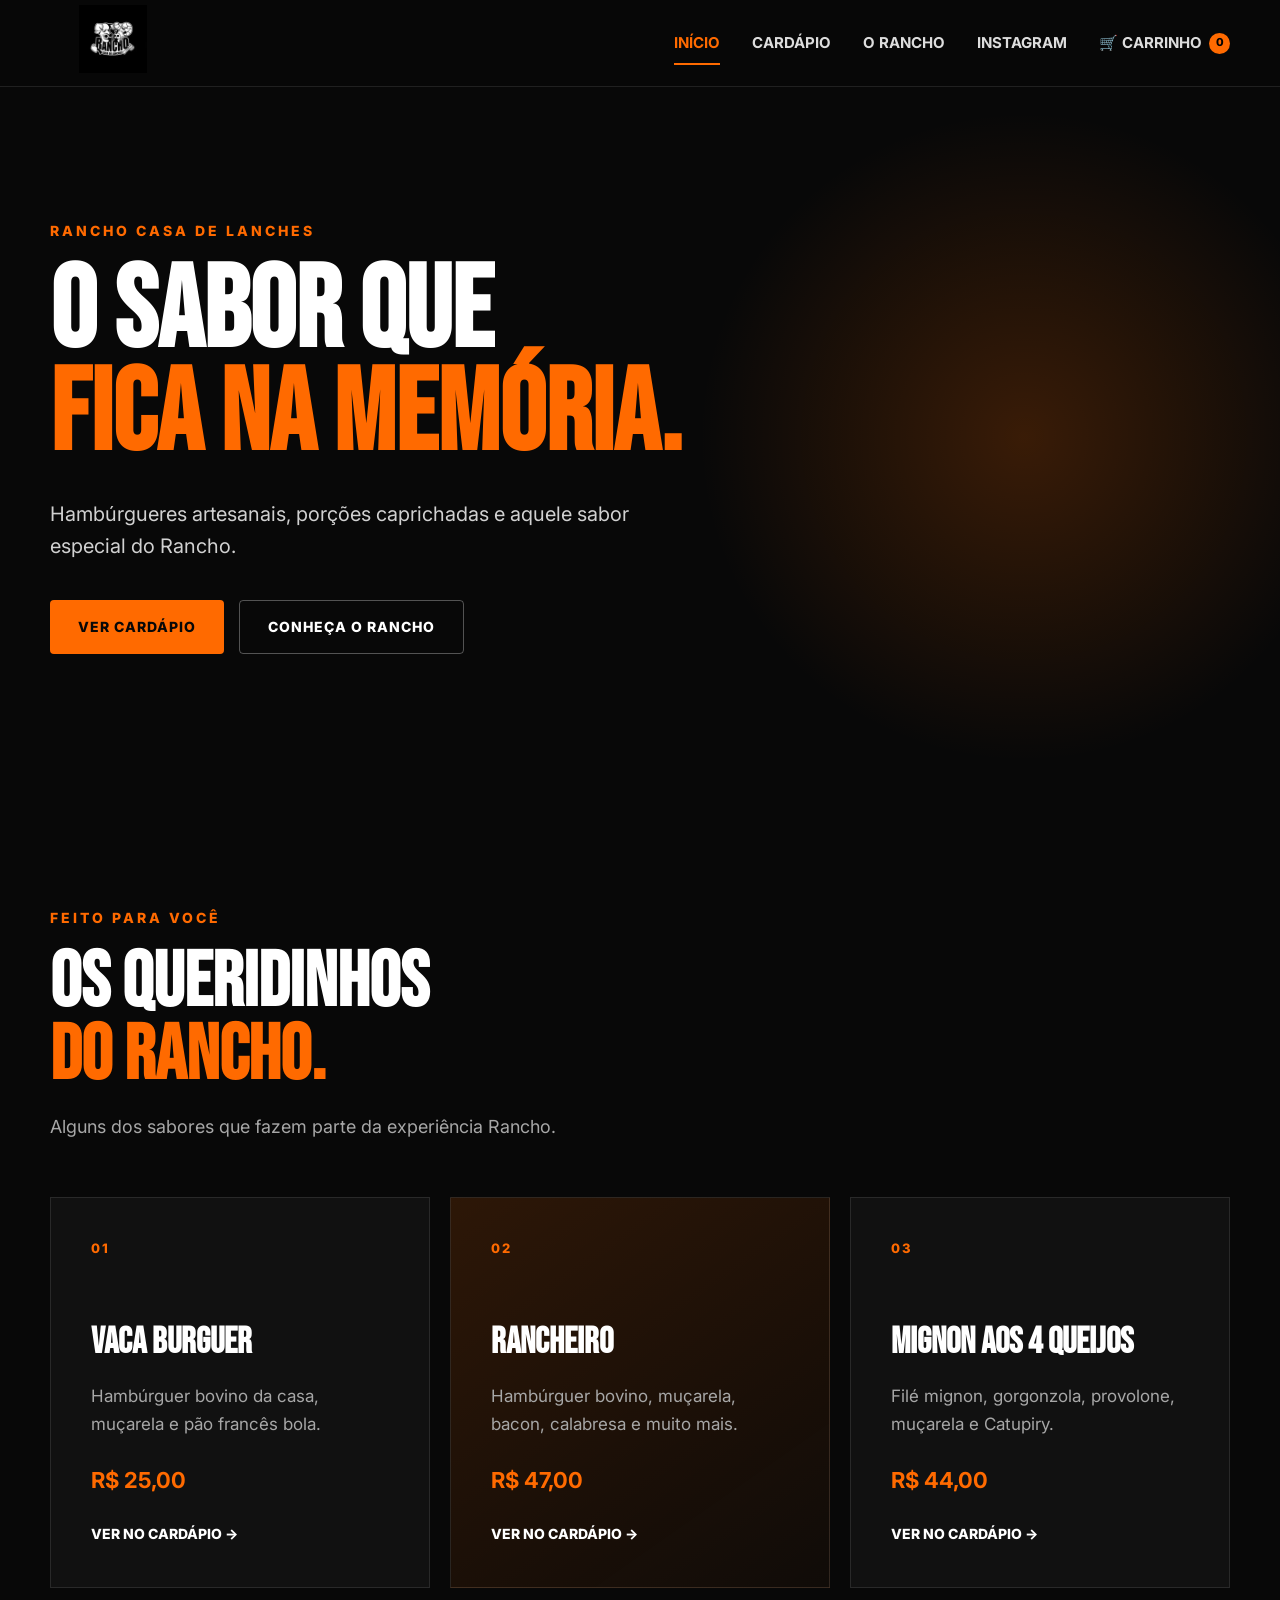
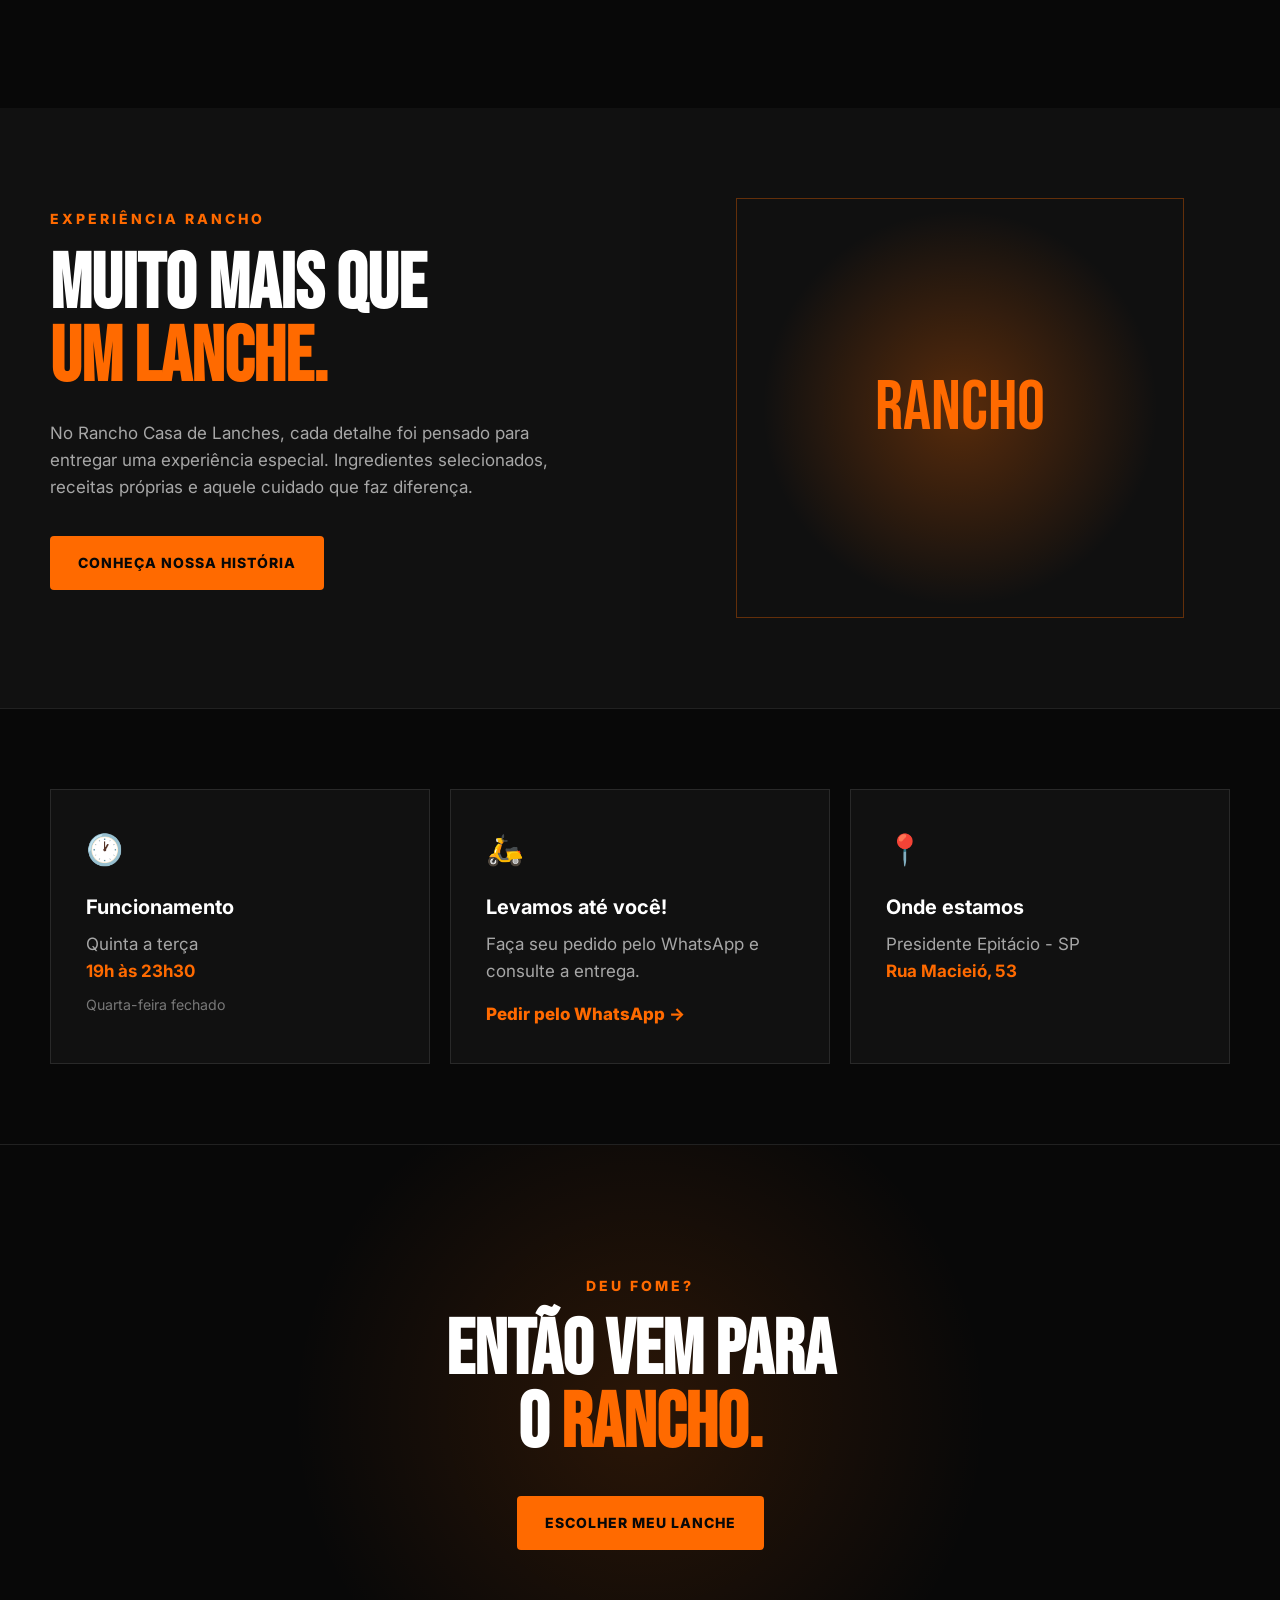
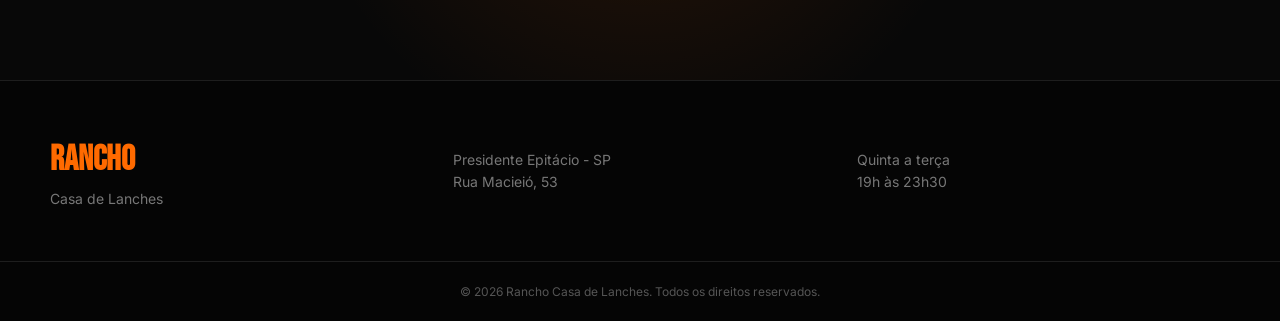
==== commit b254cd4d: "first commit" ====
--- a/index.html
+++ b/index.html
@@ -4,902 +4,345 @@
     <meta charset="UTF-8">
     <meta name="viewport" content="width=device-width, initial-scale=1.0">
 
-    <meta name="theme-color" content="#080808">
-    <meta
-        name="description"
-        content="Rancho Casa de Lanches — hambúrgueres artesanais, porções, bebidas e sobremesas em Presidente Epitácio."
-    >
-
-    <title>Rancho Casa de Lanches</title>
-
+    <title>Rancho Casa de Lanches | Presidente Epitácio</title>
+    <meta name="description" content="Rancho Casa de Lanches - Hambúrgueres artesanais, porções e sobremesas em Presidente Epitácio - SP.">
+    
+    <link rel="stylesheet" href="style.css">
     <link rel="preconnect" href="https://fonts.googleapis.com">
     <link rel="preconnect" href="https://fonts.gstatic.com" crossorigin>
-
-    <link
-        href="https://fonts.googleapis.com/css2?family=Bebas+Neue&family=Montserrat:wght@400;500;600;700;800&display=swap"
-        rel="stylesheet"
-    >
-
-    <link rel="stylesheet" href="style.css">
+    <link href="https://fonts.googleapis.com/css2?family=Bebas+Neue&family=Inter:wght@400;500;600;700;800&display=swap" rel="stylesheet">
 </head>
 
 <body>
 
-    <!-- LOADER -->
-    <div class="loader" id="loader">
-        <div class="loader-logo">RANCHO</div>
-        <div class="loader-line"></div>
+<header class="header">
+
+    <div class="container nav">
+
+        <a href="index.html" class="logo">
+            <img src="assets/logo.png" alt="Rancho Casa de Lanches">
+        </a>
+
+        <button class="menu-toggle" id="menuToggle">
+            ☰
+        </button>
+
+        <nav class="nav-menu" id="navMenu">
+            <a href="index.html" class="active">Início</a>
+            <a href="cardapio.html">Cardápio</a>
+            <a href="rancho.html">O Rancho</a>
+
+            <a href="https://www.instagram.com/agrodronetec_epitacio/"
+               target="_blank"
+               rel="noopener">
+                Instagram
+            </a>
+
+            <a href="carrinho.html" class="cart-link">
+                🛒 Carrinho
+                <span id="cartCount">0</span>
+            </a>
+        </nav>
+
     </div>
 
-
-    <!-- HEADER -->
-    <header class="header" id="header">
-
-        <div class="container nav-container">
-
-            <a href="#inicio" class="brand">
-                <img
-                    src="assets/logo.png"
-                    alt="Rancho Casa de Lanches"
-                    onerror="this.style.display='none'; this.nextElementSibling.style.display='block';"
-                >
-
-                <span class="brand-fallback">RANCHO</span>
+</header>
+
+
+<main>
+
+    <!-- HERO -->
+
+    <section class="hero home-hero">
+
+        <div class="hero-overlay"></div>
+
+        <div class="container hero-content">
+
+            <span class="eyebrow">
+                RANCHO CASA DE LANCHES
+            </span>
+
+            <h1>
+                O sabor que<br>
+                <span>fica na memória.</span>
+            </h1>
+
+            <p>
+                Hambúrgueres artesanais, porções caprichadas
+                e aquele sabor especial do Rancho.
+            </p>
+
+            <div class="hero-buttons">
+
+                <a href="cardapio.html" class="btn btn-primary">
+                    VER CARDÁPIO
+                </a>
+
+                <a href="rancho.html" class="btn btn-outline">
+                    CONHEÇA O RANCHO
+                </a>
+
+            </div>
+
+        </div>
+
+    </section>
+
+
+    <!-- DESTAQUES -->
+
+    <section class="section">
+
+        <div class="container">
+
+            <div class="section-heading">
+
+                <span class="section-kicker">
+                    FEITO PARA VOCÊ
+                </span>
+
+                <h2>
+                    Os queridinhos<br>
+                    <span>do Rancho.</span>
+                </h2>
+
+                <p>
+                    Alguns dos sabores que fazem parte
+                    da experiência Rancho.
+                </p>
+
+            </div>
+
+
+            <div class="featured-grid">
+
+                <article class="featured-card">
+                    <div class="featured-number">01</div>
+
+                    <h3>Vaca Burguer</h3>
+
+                    <p>
+                        Hambúrguer bovino da casa,
+                        muçarela e pão francês bola.
+                    </p>
+
+                    <strong>R$ 25,00</strong>
+
+                    <a href="cardapio.html" class="text-link">
+                        Ver no cardápio →
+                    </a>
+                </article>
+
+
+                <article class="featured-card featured-highlight">
+                    <div class="featured-number">02</div>
+
+                    <h3>Rancheiro</h3>
+
+                    <p>
+                        Hambúrguer bovino, muçarela,
+                        bacon, calabresa e muito mais.
+                    </p>
+
+                    <strong>R$ 47,00</strong>
+
+                    <a href="cardapio.html" class="text-link">
+                        Ver no cardápio →
+                    </a>
+                </article>
+
+
+                <article class="featured-card">
+                    <div class="featured-number">03</div>
+
+                    <h3>Mignon aos 4 Queijos</h3>
+
+                    <p>
+                        Filé mignon, gorgonzola,
+                        provolone, muçarela e Catupiry.
+                    </p>
+
+                    <strong>R$ 44,00</strong>
+
+                    <a href="cardapio.html" class="text-link">
+                        Ver no cardápio →
+                    </a>
+                </article>
+
+            </div>
+
+        </div>
+
+    </section>
+
+
+    <!-- EXPERIÊNCIA -->
+
+    <section class="split-section">
+
+        <div class="split-content">
+
+            <span class="section-kicker">
+                EXPERIÊNCIA RANCHO
+            </span>
+
+            <h2>
+                Muito mais que<br>
+                <span>um lanche.</span>
+            </h2>
+
+            <p>
+                No Rancho Casa de Lanches, cada detalhe foi pensado
+                para entregar uma experiência especial. Ingredientes
+                selecionados, receitas próprias e aquele cuidado
+                que faz diferença.
+            </p>
+
+            <a href="rancho.html" class="btn btn-primary">
+                CONHEÇA NOSSA HISTÓRIA
             </a>
 
-            <nav class="nav-menu" id="navMenu">
-
-                <a href="#inicio">Início</a>
-                <a href="#cardapio">Cardápio</a>
-                <a href="#rancho">O Rancho</a>
-                <a href="#contato">Contato</a>
-
-                <a
-                    href="https://www.instagram.com/rancho_pe/"
-                    target="_blank"
-                    rel="noopener noreferrer"
-                    class="nav-instagram"
-                >
-                    Instagram
-                </a>
-
-            </nav>
-
-            <div class="nav-actions">
-
-                <button
-                    class="cart-button"
-                    id="cartButton"
-                    aria-label="Abrir carrinho"
-                >
-                    <svg
-                        viewBox="0 0 24 24"
-                        fill="none"
-                        stroke="currentColor"
-                        stroke-width="1.8"
-                    >
-                        <path d="M3 3h2l2.4 11.2a2 2 0 0 0 2 1.6h7.9a2 2 0 0 0 1.9-1.4L21 7H6"/>
-                        <circle cx="10" cy="20" r="1.4"/>
-                        <circle cx="18" cy="20" r="1.4"/>
-                    </svg>
-
-                    <span id="cartCount">0</span>
-                </button>
-
-                <button
-                    class="menu-toggle"
-                    id="menuToggle"
-                    aria-label="Abrir menu"
-                >
-                    <span></span>
-                    <span></span>
-                    <span></span>
-                </button>
-
-            </div>
-
-        </div>
-
-    </header>
-
-
-    <main>
-
-        <!-- HERO -->
-        <section class="hero" id="inicio">
-
-            <div class="hero-grid"></div>
-            <div class="hero-glow"></div>
-
-            <div class="container hero-container">
-
-                <div class="hero-content reveal">
-
-                    <div class="eyebrow">
-                        <span></span>
-                        CASA DE LANCHES · PRESIDENTE EPITÁCIO
-                    </div>
-
-                    <h1>
-                        O SABOR
-                        <br>
-                        QUE <em>MARCA.</em>
-                    </h1>
-
-                    <p>
-                        Hambúrguer artesanal, ingredientes de verdade
-                        e aquele sabor que faz você querer voltar.
-                    </p>
-
-                    <div class="hero-buttons">
-
-                        <a href="#cardapio" class="btn btn-primary">
-                            VER CARDÁPIO
-                            <span>→</span>
-                        </a>
-
-                        <a
-                            href="https://wa.me/5518981567633?text=Olá%2C%20Rancho%21%20Quero%20fazer%20um%20pedido."
-                            target="_blank"
-                            rel="noopener noreferrer"
-                            class="btn btn-outline"
-                        >
-                            PEDIR PELO WHATSAPP
-                        </a>
-
-                    </div>
-
-                    <div class="hero-proof">
-
-                        <div>
-                            <strong>ARTESANAL</strong>
-                            <span>Feito na hora</span>
-                        </div>
-
-                        <div>
-                            <strong>NA HORA</strong>
-                            <span>Preparado para você</span>
-                        </div>
-
-                        <div>
-                            <strong>ONLINE</strong>
-                            <span>Peça pelo WhatsApp</span>
-                        </div>
-
-                    </div>
+        </div>
+
+        <div class="split-image">
+            <div class="image-placeholder">
+                <span>RANCHO</span>
+            </div>
+        </div>
+
+    </section>
+
+
+    <!-- HORÁRIO -->
+
+    <section class="info-section">
+
+        <div class="container">
+
+            <div class="info-grid">
+
+                <div class="info-box">
+
+                    <span class="info-icon">🕐</span>
+
+                    <h3>Funcionamento</h3>
+
+                    <p>
+                        Quinta a terça
+                    </p>
+
+                    <strong>
+                        19h às 23h30
+                    </strong>
+
+                    <small>
+                        Quarta-feira fechado
+                    </small>
 
                 </div>
 
 
-                <div class="hero-visual reveal">
-
-                    <div class="hero-ring ring-one"></div>
-                    <div class="hero-ring ring-two"></div>
-
-                    <div class="hero-badge">
-                        <span>RANCHO</span>
-                        <small>CASA DE LANCHES</small>
-                    </div>
-
-                    <div class="hero-number">
-                        <span>01</span>
-                    </div>
+                <div class="info-box">
+
+                    <span class="info-icon">🛵</span>
+
+                    <h3>Levamos até você!</h3>
+
+                    <p>
+                        Faça seu pedido pelo WhatsApp
+                        e consulte a entrega.
+                    </p>
+
+                    <a href="https://wa.me/5518981567633"
+                       target="_blank"
+                       class="info-link">
+                        Pedir pelo WhatsApp →
+                    </a>
 
                 </div>
 
-            </div>
-
-            <div class="hero-bottom">
-                <span>DESDE O PRIMEIRO PEDIDO</span>
-                <span>↓</span>
-            </div>
-
-        </section>
-
-
-        <!-- CARDÁPIO -->
-        <section class="menu-section" id="cardapio">
-
-            <div class="container">
-
-                <div class="section-heading reveal">
-
-                    <div>
-                        <span class="section-kicker">NOSSO CARDÁPIO</span>
-
-                        <h2>
-                            ESCOLHA SEU
-                            <em>RANCHO.</em>
-                        </h2>
-                    </div>
-
-                    <p>
-                        Do clássico ao diferente.
-                        Escolha seu favorito e monte seu pedido.
-                    </p>
+
+                <div class="info-box">
+
+                    <span class="info-icon">📍</span>
+
+                    <h3>Onde estamos</h3>
+
+                    <p>
+                        Presidente Epitácio - SP
+                    </p>
+
+                    <strong>
+                        Rua Macieió, 53
+                    </strong>
 
                 </div>
 
-
-                <!-- SEARCH -->
-                <div class="menu-tools reveal">
-
-                    <div class="search-box">
-
-                        <svg
-                            viewBox="0 0 24 24"
-                            fill="none"
-                            stroke="currentColor"
-                            stroke-width="1.8"
-                        >
-                            <circle cx="11" cy="11" r="7"></circle>
-                            <path d="m20 20-4-4"></path>
-                        </svg>
-
-                        <input
-                            type="text"
-                            id="searchInput"
-                            placeholder="Buscar no cardápio..."
-                        >
-
-                    </div>
-
-                </div>
-
-
-                <!-- CATEGORIES -->
-                <div class="categories reveal" id="categories">
-
-                    <button class="category active" data-category="todos">
-                        <span>01</span>
-                        Todos
-                    </button>
-
-                    <button class="category" data-category="hamburgueres">
-                        <span>02</span>
-                        Hambúrgueres
-                    </button>
-
-                    <button class="category" data-category="kids">
-                        <span>03</span>
-                        Rancho Kids
-                    </button>
-
-                    <button class="category" data-category="porcoes">
-                        <span>04</span>
-                        Porções
-                    </button>
-
-                    <button class="category" data-category="bebidas">
-                        <span>05</span>
-                        Bebidas
-                    </button>
-
-                    <button class="category" data-category="sobremesas">
-                        <span>06</span>
-                        Sobremesas
-                    </button>
-
-                </div>
-
-
-                <!-- PRODUCTS -->
-                <div class="products-grid" id="products"></div>
-
-                <div class="empty-products" id="emptyProducts">
-                    <span>:(</span>
-                    <h3>NÃO ENCONTRAMOS</h3>
-                    <p>Tente outra busca ou categoria.</p>
-                </div>
-
-            </div>
-
-        </section>
-
-
-        <!-- STATEMENT -->
-        <section class="statement">
-
-            <div class="container">
-
-                <div class="statement-inner reveal">
-
-                    <span class="section-kicker">A EXPERIÊNCIA RANCHO</span>
-
-                    <h2>
-                        MAIS QUE UM LANCHE.
-                        <br>
-                        <em>UM MOMENTO.</em>
-                    </h2>
-
-                    <p>
-                        A gente acredita que um bom lanche começa
-                        com ingredientes de qualidade e termina
-                        com aquela vontade de pedir outro.
-                    </p>
-
-                </div>
-
-            </div>
-
-        </section>
-
-
-        <!-- O RANCHO -->
-        <section class="about-section" id="rancho">
-
-            <div class="container about-grid">
-
-                <div class="about-visual reveal">
-
-                    <div class="about-frame">
-
-                        <div class="about-logo">
-                            <img
-                                src="assets/logo.png"
-                                alt="Rancho Casa de Lanches"
-                            >
-                        </div>
-
-                        <div class="about-stamp">
-                            <span>R</span>
-                            <small>CASA DE LANCHES</small>
-                        </div>
-
-                    </div>
-
-                </div>
-
-
-                <div class="about-content reveal">
-
-                    <span class="section-kicker">O RANCHO</span>
-
-                    <h2>
-                        FEITO PARA
-                        <em>QUEM GOSTA</em>
-                        DE COMER BEM.
-                    </h2>
-
-                    <p>
-                        No Rancho, cada pedido é preparado com cuidado,
-                        buscando entregar muito sabor em cada mordida.
-                    </p>
-
-                    <div class="about-points">
-
-                        <div class="about-point">
-
-                            <span>01</span>
-
-                            <div>
-                                <h3>INGREDIENTES</h3>
-                                <p>
-                                    Produtos selecionados para manter
-                                    o padrão de sabor do Rancho.
-                                </p>
-                            </div>
-
-                        </div>
-
-
-                        <div class="about-point">
-
-                            <span>02</span>
-
-                            <div>
-                                <h3>ARTESANAL</h3>
-                                <p>
-                                    Hambúrgueres e preparos feitos
-                                    pensando em cada pedido.
-                                </p>
-                            </div>
-
-                        </div>
-
-
-                        <div class="about-point">
-
-                            <span>03</span>
-
-                            <div>
-                                <h3>DO SEU JEITO</h3>
-                                <p>
-                                    Escolha adicionais e monte seu pedido
-                                    como preferir.
-                                </p>
-                            </div>
-
-                        </div>
-
-                    </div>
-
-                </div>
-
-            </div>
-
-        </section>
-
-
-        <!-- CTA -->
-        <section class="cta-section">
-
-            <div class="container">
-
-                <div class="cta-box reveal">
-
-                    <div class="cta-content">
-
-                        <span class="section-kicker">
-                            BATEU A FOME?
-                        </span>
-
-                        <h2>
-                            VEM PRO
-                            <em>RANCHO.</em>
-                        </h2>
-
-                        <p>
-                            Escolha seu lanche, monte seu pedido
-                            e mande para a gente pelo WhatsApp.
-                        </p>
-
-                        <a href="#cardapio" class="btn btn-primary">
-                            MONTAR MEU PEDIDO
-                            <span>→</span>
-                        </a>
-
-                    </div>
-
-                    <div class="cta-mark">
-                        <span>R</span>
-                    </div>
-
-                </div>
-
-            </div>
-
-        </section>
-
-
-        <!-- CONTATO -->
-        <section class="contact-section" id="contato">
-
-            <div class="container">
-
-                <div class="section-heading reveal">
-
-                    <div>
-                        <span class="section-kicker">FALE COM A GENTE</span>
-
-                        <h2>
-                            ESTAMOS
-                            <em>AQUI.</em>
-                        </h2>
-                    </div>
-
-                </div>
-
-
-                <div class="contact-grid reveal">
-
-                    <a
-                        href="https://wa.me/5518981567633"
-                        target="_blank"
-                        rel="noopener noreferrer"
-                        class="contact-card"
-                    >
-
-                        <span class="contact-number">01</span>
-
-                        <div class="contact-icon">
-                            <svg
-                                viewBox="0 0 24 24"
-                                fill="none"
-                                stroke="currentColor"
-                                stroke-width="1.8"
-                            >
-                                <path d="M21 11.5a8.4 8.4 0 0 1-12.7 7.2L3 20l1.4-5.1A8.5 8.5 0 1 1 21 11.5Z"/>
-                                <path d="M8.5 8.5c.2-.4.5-.4.8-.4h.5c.2 0 .4.1.5.4l.7 1.7c.1.3.1.5-.1.7l-.6.7c.7 1.2 1.6 2.1 2.8 2.8l.7-.6c.2-.2.4-.2.7-.1l1.7.7c.3.1.4.3.4.5v.5c0 .3 0 .6-.4.8-.4.2-1 .3-1.5.1-1.2-.4-2.7-1.3-4-2.6-1.3-1.3-2.2-2.8-2.6-4-.2-.5-.1-1.1.1-1.5Z"/>
-                            </svg>
-                        </div>
-
-                        <div>
-                            <span>WHATSAPP</span>
-                            <strong>(18) 98156-7633</strong>
-                        </div>
-
-                        <span class="contact-arrow">↗</span>
-
-                    </a>
-
-
-                    <a
-                        href="https://www.instagram.com/rancho_pe/"
-                        target="_blank"
-                        rel="noopener noreferrer"
-                        class="contact-card"
-                    >
-
-                        <span class="contact-number">02</span>
-
-                        <div class="contact-icon">
-                            <svg
-                                viewBox="0 0 24 24"
-                                fill="none"
-                                stroke="currentColor"
-                                stroke-width="1.8"
-                            >
-                                <rect x="3" y="3" width="18" height="18" rx="5"/>
-                                <circle cx="12" cy="12" r="4"/>
-                                <circle cx="17.5" cy="6.5" r="1"/>
-                            </svg>
-                        </div>
-
-                        <div>
-                            <span>INSTAGRAM</span>
-                            <strong>@rancho_pe</strong>
-                        </div>
-
-                        <span class="contact-arrow">↗</span>
-
-                    </a>
-
-
-                    <div class="contact-card">
-
-                        <span class="contact-number">03</span>
-
-                        <div class="contact-icon">
-                            <svg
-                                viewBox="0 0 24 24"
-                                fill="none"
-                                stroke="currentColor"
-                                stroke-width="1.8"
-                            >
-                                <path d="M12 21s7-6.1 7-12a7 7 0 1 0-14 0c0 5.9 7 12 7 12Z"/>
-                                <circle cx="12" cy="9" r="2.2"/>
-                            </svg>
-                        </div>
-
-                        <div>
-                            <span>LOCALIZAÇÃO</span>
-                            <strong>Presidente Epitácio, SP</strong>
-                        </div>
-
-                    </div>
-
-                </div>
-
-            </div>
-
-        </section>
-
-    </main>
-
-
-    <!-- FOOTER -->
-    <footer class="footer">
-
-        <div class="container footer-inner">
-
-            <div class="footer-brand">
-
-                <div class="footer-logo">
-                    <img
-                        src="assets/logo.png"
-                        alt="Rancho"
-                    >
-                </div>
-
-                <p>
-                    Casa de Lanches
-                    <br>
-                    Presidente Epitácio — SP
-                </p>
-
-            </div>
-
-            <div class="footer-right">
-
-                <span>RANCHO © 2026</span>
-
-                <a href="#inicio">
-                    VOLTAR AO TOPO ↑
-                </a>
-
-            </div>
-
-        </div>
-
-    </footer>
-
-
-    <!-- CART DRAWER -->
-    <div class="overlay" id="overlay"></div>
-
-    <aside class="cart-drawer" id="cartDrawer">
-
-        <div class="cart-header">
-
-            <div>
-                <span class="section-kicker">SEU PEDIDO</span>
-                <h2>MEU <em>CARRINHO.</em></h2>
-            </div>
-
-            <button
-                class="close-button"
-                id="closeCart"
-                aria-label="Fechar carrinho"
-            >
-                ×
-            </button>
-
-        </div>
-
-
-        <div class="cart-body" id="cartBody"></div>
-
-
-        <div class="cart-empty" id="cartEmpty">
-
-            <div class="empty-icon">+</div>
-
-            <h3>SEU CARRINHO ESTÁ VAZIO</h3>
-
+            </div>
+
+        </div>
+
+    </section>
+
+
+    <!-- CTA -->
+
+    <section class="cta-section">
+
+        <div class="container">
+
+            <span class="section-kicker">
+                DEU FOME?
+            </span>
+
+            <h2>
+                Então vem para<br>
+                o <span>Rancho.</span>
+            </h2>
+
+            <a href="cardapio.html" class="btn btn-primary">
+                ESCOLHER MEU LANCHE
+            </a>
+
+        </div>
+
+    </section>
+
+</main>
+
+
+<footer class="footer">
+
+    <div class="container footer-content">
+
+        <div>
+            <h3>RANCHO</h3>
             <p>
-                Escolha seus favoritos no cardápio.
+                Casa de Lanches
             </p>
-
-            <button
-                class="btn btn-primary"
-                id="goMenu"
-            >
-                VER CARDÁPIO
-            </button>
-
-        </div>
-
-
-        <div class="cart-footer" id="cartFooter">
-
-            <div class="cart-total">
-
-                <span>TOTAL</span>
-
-                <strong id="cartTotal">
-                    R$ 0,00
-                </strong>
-
-            </div>
-
-            <button
-                class="btn btn-primary checkout-button"
-                id="checkoutButton"
-            >
-                FINALIZAR PEDIDO
-                <span>→</span>
-            </button>
-
-        </div>
-
-    </aside>
-
-
-    <!-- ADDONS MODAL -->
-    <div class="modal-overlay" id="customizerModal">
-
-        <div class="modal customizer-modal">
-
-            <button
-                class="modal-close"
-                id="closeCustomizer"
-            >
-                ×
-            </button>
-
-            <div class="modal-heading">
-
-                <span class="section-kicker">
-                    PERSONALIZE
-                </span>
-
-                <h2 id="customizerTitle">
-                    SEU PEDIDO
-                </h2>
-
-                <p id="customizerDescription"></p>
-
-            </div>
-
-
-            <div class="addons-list" id="addonsList"></div>
-
-
-            <div class="customizer-bottom">
-
-                <div>
-                    <span>TOTAL</span>
-                    <strong id="customizerTotal">
-                        R$ 0,00
-                    </strong>
-                </div>
-
-                <button
-                    class="btn btn-primary"
-                    id="saveCustomizer"
-                >
-                    ADICIONAR
-                    <span>→</span>
-                </button>
-
-            </div>
-
+        </div>
+
+        <div>
+            <p>Presidente Epitácio - SP</p>
+            <p>Rua Macieió, 53</p>
+        </div>
+
+        <div>
+            <p>Quinta a terça</p>
+            <p>19h às 23h30</p>
         </div>
 
     </div>
 
-
-    <!-- CHECKOUT MODAL -->
-    <div class="modal-overlay" id="checkoutModal">
-
-        <div class="modal checkout-modal">
-
-            <button
-                class="modal-close"
-                id="closeCheckout"
-            >
-                ×
-            </button>
-
-            <div class="modal-heading">
-
-                <span class="section-kicker">
-                    FINALIZAR
-                </span>
-
-                <h2>
-                    SEUS <em>DADOS.</em>
-                </h2>
-
-                <p>
-                    Preencha os dados para enviarmos
-                    seu pedido pelo WhatsApp.
-                </p>
-
-            </div>
-
-
-            <form id="checkoutForm">
-
-                <div class="form-group">
-
-                    <label for="customerName">
-                        Seu nome
-                    </label>
-
-                    <input
-                        type="text"
-                        id="customerName"
-                        placeholder="Digite seu nome"
-                        required
-                    >
-
-                </div>
-
-
-                <div class="form-group">
-
-                    <label>
-                        Como você vai receber?
-                    </label>
-
-                    <div class="order-types">
-
-                        <label class="order-type">
-
-                            <input
-                                type="radio"
-                                name="orderType"
-                                value="Retirada"
-                                checked
-                            >
-
-                            <span>
-                                RETIRADA
-                            </span>
-
-                        </label>
-
-
-                        <label class="order-type">
-
-                            <input
-                                type="radio"
-                                name="orderType"
-                                value="Entrega"
-                            >
-
-                            <span>
-                                ENTREGA
-                            </span>
-
-                        </label>
-
-                    </div>
-
-                </div>
-
-
-                <div
-                    class="form-group address-group"
-                    id="addressGroup"
-                >
-
-                    <label for="customerAddress">
-                        Endereço
-                    </label>
-
-                    <input
-                        type="text"
-                        id="customerAddress"
-                        placeholder="Rua, número e bairro"
-                    >
-
-                </div>
-
-
-                <div class="form-group">
-
-                    <label for="customerNote">
-                        Observação
-                    </label>
-
-                    <textarea
-                        id="customerNote"
-                        placeholder="Alguma observação sobre o pedido?"
-                        rows="3"
-                    ></textarea>
-
-                </div>
-
-
-                <div class="checkout-total">
-
-                    <span>TOTAL DO PEDIDO</span>
-
-                    <strong id="checkoutTotal">
-                        R$ 0,00
-                    </strong>
-
-                </div>
-
-
-                <button
-                    type="submit"
-                    class="btn btn-primary checkout-submit"
-                >
-                    ENVIAR PELO WHATSAPP
-                    <span>→</span>
-                </button>
-
-            </form>
-
-        </div>
-
+    <div class="footer-bottom">
+        © 2026 Rancho Casa de Lanches. Todos os direitos reservados.
     </div>
 
-
-    <!-- TOAST -->
-    <div class="toast" id="toast">
-        <span class="toast-icon">✓</span>
-        <span id="toastMessage">
-            Adicionado ao carrinho
-        </span>
-    </div>
-
-
-    <script src="script.js"></script>
+</footer>
+
+
+<script src="script.js"></script>
 
 </body>
 </html>
--- a/style.css
+++ b/style.css
@@ -1,24 +1,17 @@
 :root {
-    --bg: #070707;
-    --surface: #0d0d0d;
-    --card: #111111;
-    --card-hover: #151515;
-
-    --line: #242424;
-    --line-light: #333333;
-
-    --text: #f4f4f4;
-    --muted: #8a8a8a;
-    --muted-dark: #5f5f5f;
-
-    --orange: #ff8a00;
-    --orange-light: #ffab3c;
-
-    --max-width: 1240px;
-
-    --transition: 0.3s ease;
-}
-
+    --black: #080808;
+    --black-2: #111111;
+    --black-3: #181818;
+
+    --orange: #ff6a00;
+    --orange-light: #ff8a2a;
+
+    --white: #ffffff;
+    --gray: #a7a7a7;
+    --border: rgba(255,255,255,.10);
+
+    --container: 1180px;
+}
 
 * {
     margin: 0;
@@ -26,2903 +19,1496 @@
     box-sizing: border-box;
 }
 
-
 html {
     scroll-behavior: smooth;
 }
 
-
 body {
-    background: var(--bg);
-    color: var(--text);
-
-    font-family: "Montserrat", sans-serif;
+    background: var(--black);
+    color: var(--white);
+
+    font-family: "Inter", sans-serif;
+
+    font-size: 17px;
+    line-height: 1.6;
 
     overflow-x: hidden;
 }
-
-
-body.no-scroll {
-    overflow: hidden;
-}
-
 
 a {
     color: inherit;
     text-decoration: none;
 }
 
-
 button,
 input,
 textarea {
-    font-family: inherit;
-}
-
+    font: inherit;
+}
 
 button {
     cursor: pointer;
 }
 
-
-img {
-    max-width: 100%;
-    display: block;
-}
-
-
 .container {
-    width: min(
-        calc(100% - 48px),
-        var(--max-width)
-    );
-
-    margin: 0 auto;
-}
-
-
-em {
-    color: var(--orange);
-    font-style: normal;
-}
-
-
-/* ================================
-   LOADER
-================================ */
-
-.loader {
-    position: fixed;
-
-    inset: 0;
-
-    z-index: 9999;
-
-    display: flex;
-    flex-direction: column;
-
-    align-items: center;
-    justify-content: center;
-
-    background: var(--bg);
-
-    transition:
-        opacity 0.5s ease,
-        visibility 0.5s ease;
-}
-
-
-.loader.hidden {
-    opacity: 0;
-    visibility: hidden;
-}
-
-
-.loader-logo {
-    font-family: "Bebas Neue", sans-serif;
-
-    font-size: 72px;
-
-    letter-spacing: 8px;
-}
-
-
-.loader-line {
-    width: 100px;
-    height: 2px;
-
-    margin-top: 14px;
-
-    background: var(--orange);
-
-    animation: loaderLine 1s ease infinite;
-}
-
-
-@keyframes loaderLine {
-
-    0% {
-        transform: scaleX(0);
-        transform-origin: left;
-    }
-
-    50% {
-        transform: scaleX(1);
-        transform-origin: left;
-    }
-
-    51% {
-        transform-origin: right;
-    }
-
-    100% {
-        transform: scaleX(0);
-        transform-origin: right;
-    }
-
-}
-
-
-/* ================================
-   HEADER
-================================ */
+    width: min(1180px, calc(100% - 40px));
+    margin: auto;
+}
+
+
+/* =========================
+HEADER
+========================= */
 
 .header {
-    position: fixed;
-
+    position: sticky;
     top: 0;
-    left: 0;
-    right: 0;
-
     z-index: 1000;
 
-    border-bottom: 1px solid transparent;
-
-    background: rgba(7, 7, 7, 0.5);
-
+    background: rgba(8,8,8,.94);
     backdrop-filter: blur(15px);
 
-    transition: var(--transition);
-}
-
-
-.header.scrolled {
-    background: rgba(7, 7, 7, 0.92);
-
-    border-color: var(--line);
-}
-
-
-.nav-container {
-    height: 88px;
-
-    display: flex;
-
+    border-bottom: 1px solid var(--border);
+}
+
+.nav {
+    min-height: 86px;
+
+    display: flex;
     align-items: center;
     justify-content: space-between;
 }
 
-
-.brand {
-    width: 130px;
-
-    display: flex;
-    align-items: center;
-}
-
-
-.brand img {
-    max-height: 58px;
-    width: auto;
-}
-
-
-.brand-fallback {
-    display: none;
-
-    font-family: "Bebas Neue", sans-serif;
-
-    font-size: 34px;
-    letter-spacing: 3px;
-}
-
+.logo img {
+    width: 125px;
+    max-height: 68px;
+    object-fit: contain;
+}
 
 .nav-menu {
     display: flex;
-
-    align-items: center;
-
-    gap: 34px;
-
-    margin-left: auto;
-    margin-right: 40px;
-}
-
+    align-items: center;
+    gap: 32px;
+}
 
 .nav-menu a {
     position: relative;
 
+    font-size: 15px;
+    font-weight: 700;
+
+    text-transform: uppercase;
+
+    color: #ddd;
+
+    transition: .25s ease;
+}
+
+.nav-menu a:hover,
+.nav-menu a.active {
+    color: var(--orange);
+}
+
+.nav-menu a.active::after {
+    content: "";
+
+    position: absolute;
+    left: 0;
+    bottom: -10px;
+
+    width: 100%;
+    height: 2px;
+
+    background: var(--orange);
+}
+
+.cart-link {
+    display: flex;
+    align-items: center;
+    gap: 7px;
+}
+
+.cart-link span {
+    min-width: 21px;
+    height: 21px;
+
+    display: inline-flex;
+    align-items: center;
+    justify-content: center;
+
+    background: var(--orange);
+    color: #000;
+
+    border-radius: 50%;
+
     font-size: 11px;
-    font-weight: 700;
-
-    letter-spacing: 1.5px;
-
-    color: #a9a9a9;
-
-    transition: var(--transition);
-}
-
-
-.nav-menu a::after {
-    content: "";
-
-    position: absolute;
-
-    bottom: -8px;
-    left: 0;
-
-    width: 0;
-    height: 1px;
-
-    background: var(--orange);
-
-    transition: var(--transition);
-}
-
-
-.nav-menu a:hover {
-    color: white;
-}
-
-
-.nav-menu a:hover::after {
-    width: 100%;
-}
-
-
-.nav-menu .nav-instagram {
-    color: var(--orange);
-}
-
-
-.nav-actions {
-    display: flex;
-
-    align-items: center;
-
-    gap: 14px;
-}
-
-
-.cart-button {
-    position: relative;
-
-    width: 46px;
-    height: 46px;
-
-    border: 1px solid var(--line);
-
-    background: transparent;
-
-    color: white;
-
-    display: grid;
-    place-items: center;
-
-    transition: var(--transition);
-}
-
-
-.cart-button:hover {
-    border-color: var(--orange);
-    color: var(--orange);
-}
-
-
-.cart-button svg {
-    width: 21px;
-    height: 21px;
-}
-
-
-.cart-button span {
-    position: absolute;
-
-    top: -5px;
-    right: -5px;
-
-    width: 18px;
-    height: 18px;
-
-    border-radius: 50%;
-
-    display: grid;
-    place-items: center;
-
-    background: var(--orange);
-
-    color: black;
-
-    font-size: 9px;
     font-weight: 800;
 }
-
 
 .menu-toggle {
     display: none;
 
-    width: 44px;
-    height: 44px;
-
-    border: 1px solid var(--line);
-
     background: transparent;
-
-    flex-direction: column;
-    justify-content: center;
-    align-items: center;
-
-    gap: 5px;
-}
-
-
-.menu-toggle span {
-    width: 19px;
-    height: 1px;
-
-    background: white;
-
-    transition: var(--transition);
-}
-
-
-/* ================================
-   HERO
-================================ */
+    color: white;
+
+    border: 0;
+
+    font-size: 30px;
+}
+
+
+/* =========================
+HERO
+========================= */
 
 .hero {
-    min-height: 100vh;
+    min-height: 700px;
 
     position: relative;
 
-    overflow: hidden;
-
-    display: flex;
-    align-items: center;
-
-    border-bottom: 1px solid var(--line);
-}
-
-
-.hero-grid {
-    position: absolute;
-
-    inset: 0;
-
-    opacity: 0.2;
-
-    background-image:
-        linear-gradient(
-            rgba(255,255,255,0.035) 1px,
-            transparent 1px
-        ),
-        linear-gradient(
-            90deg,
-            rgba(255,255,255,0.035) 1px,
-            transparent 1px
-        );
-
-    background-size: 80px 80px;
-
-    mask-image:
-        linear-gradient(
-            to bottom,
-            black,
-            transparent 85%
-        );
-}
-
-
-.hero-glow {
-    position: absolute;
-
-    width: 650px;
-    height: 650px;
-
-    right: -180px;
-    top: 50%;
-
-    transform: translateY(-50%);
-
-    border-radius: 50%;
-
-    background: var(--orange);
-
-    opacity: 0.06;
-
-    filter: blur(100px);
-}
-
-
-.hero-container {
+    display: flex;
+    align-items: center;
+
+    background:
+        radial-gradient(circle at 80% 50%, rgba(255,106,0,.20), transparent 30%),
+        linear-gradient(90deg, #080808 20%, rgba(8,8,8,.75), #080808);
+}
+
+.hero-content {
     position: relative;
     z-index: 2;
 
-    min-height: 100vh;
-
-    display: grid;
-
-    grid-template-columns: 1.1fr 0.9fr;
-
-    align-items: center;
-
-    gap: 50px;
-
-    padding-top: 88px;
-}
-
-
-.hero-content {
-    padding: 70px 0;
-}
-
+    padding: 100px 0;
+}
 
 .eyebrow,
 .section-kicker {
-    display: flex;
-
-    align-items: center;
-
-    gap: 10px;
-
-    color: var(--orange);
-
-    font-size: 10px;
-
+    display: block;
+
+    color: var(--orange);
+
+    font-size: 14px;
     font-weight: 800;
 
-    letter-spacing: 2.2px;
-}
-
-
-.eyebrow span {
-    width: 26px;
-    height: 1px;
-
-    background: var(--orange);
-}
-
+    letter-spacing: 3px;
+
+    text-transform: uppercase;
+
+    margin-bottom: 18px;
+}
 
 .hero h1 {
-    margin-top: 28px;
+    max-width: 850px;
 
     font-family: "Bebas Neue", sans-serif;
 
-    font-size: clamp(75px, 10vw, 150px);
-
-    line-height: 0.82;
-
-    letter-spacing: -1px;
-
-    max-width: 800px;
-}
-
-
-.hero-content > p {
-    max-width: 470px;
-
-    margin-top: 32px;
-
-    color: #999;
-
-    font-size: 15px;
-
-    line-height: 1.9;
-}
-
+    font-size: clamp(70px, 9vw, 125px);
+
+    line-height: .9;
+
+    text-transform: uppercase;
+}
+
+.hero h1 span,
+h1 span,
+h2 span {
+    color: var(--orange);
+}
+
+.hero p {
+    max-width: 620px;
+
+    margin-top: 30px;
+
+    color: #d1d1d1;
+
+    font-size: 20px;
+}
 
 .hero-buttons {
     display: flex;
-
-    flex-wrap: wrap;
-
-    gap: 12px;
-
-    margin-top: 35px;
-}
-
+    gap: 15px;
+
+    margin-top: 38px;
+}
+
+
+/* =========================
+BUTTONS
+========================= */
 
 .btn {
-    min-height: 52px;
-
-    padding: 0 24px;
+    min-height: 54px;
 
     display: inline-flex;
-
     align-items: center;
     justify-content: center;
 
-    gap: 25px;
-
-    border: 1px solid transparent;
-
-    font-size: 10px;
-
+    padding: 0 28px;
+
+    border-radius: 4px;
+
+    font-size: 14px;
     font-weight: 800;
 
-    letter-spacing: 1.5px;
-
-    transition: var(--transition);
-}
-
-
-.btn span {
-    font-size: 18px;
-
-    line-height: 1;
-
-    transition: var(--transition);
-}
-
-
-.btn:hover span {
-    transform: translateX(4px);
-}
-
+    letter-spacing: 1px;
+
+    transition: .25s ease;
+}
 
 .btn-primary {
     background: var(--orange);
-
     color: #080808;
 }
-
 
 .btn-primary:hover {
     background: var(--orange-light);
-
     transform: translateY(-2px);
 }
 
-
 .btn-outline {
-    border-color: var(--line-light);
-
-    background: rgba(255,255,255,0.01);
-
+    border: 1px solid rgba(255,255,255,.3);
     color: white;
 }
-
 
 .btn-outline:hover {
     border-color: var(--orange);
-
-    color: var(--orange);
-}
-
-
-.hero-proof {
-    display: flex;
-
-    gap: 42px;
-
-    margin-top: 75px;
-
-    padding-top: 25px;
-
-    border-top: 1px solid var(--line);
-
-    max-width: 650px;
-}
-
-
-.hero-proof div {
-    display: flex;
-
-    flex-direction: column;
-
-    gap: 5px;
-}
-
-
-.hero-proof strong {
-    font-size: 10px;
-
-    letter-spacing: 1.5px;
-}
-
-
-.hero-proof span {
-    color: var(--muted);
-
-    font-size: 9px;
-
-    letter-spacing: 0.5px;
-}
-
-
-/* HERO VISUAL */
-
-.hero-visual {
-    min-height: 600px;
-
+    color: var(--orange);
+}
+
+.full-btn {
+    width: 100%;
+}
+
+
+/* =========================
+SECTIONS
+========================= */
+
+.section {
+    padding: 120px 0;
+}
+
+.section-heading {
+    margin-bottom: 55px;
+}
+
+.section-heading.center {
+    text-align: center;
+}
+
+.section-heading h2,
+.split-content h2,
+.about-text h2,
+.cta-section h2,
+.location-card h2 {
+    font-family: "Bebas Neue", sans-serif;
+
+    font-size: clamp(48px, 6vw, 78px);
+
+    line-height: .95;
+
+    text-transform: uppercase;
+}
+
+.section-heading p {
+    max-width: 600px;
+
+    margin-top: 20px;
+
+    color: var(--gray);
+
+    font-size: 18px;
+}
+
+
+/* =========================
+FEATURED
+========================= */
+
+.featured-grid {
+    display: grid;
+
+    grid-template-columns: repeat(3, 1fr);
+
+    gap: 20px;
+}
+
+.featured-card {
     position: relative;
 
-    display: flex;
-    align-items: center;
-    justify-content: center;
-}
-
-
-.hero-ring {
-    position: absolute;
-
-    border: 1px solid rgba(255,138,0,0.18);
-
-    border-radius: 50%;
-}
-
-
-.ring-one {
-    width: 490px;
-    height: 490px;
-}
-
-
-.ring-two {
-    width: 360px;
-    height: 360px;
-
-    border-color: rgba(255,255,255,0.08);
-}
-
-
-.hero-badge {
-    width: 270px;
-    height: 270px;
-
-    border-radius: 50%;
-
-    border: 1px solid var(--orange);
-
-    display: flex;
-
-    flex-direction: column;
-
-    align-items: center;
-    justify-content: center;
-
-    background:
-        radial-gradient(
-            circle,
-            rgba(255,138,0,0.12),
-            transparent 65%
-        );
-
-    box-shadow:
-        0 0 100px rgba(255,138,0,0.08);
-}
-
-
-.hero-badge span {
-    font-family: "Bebas Neue", sans-serif;
-
-    font-size: 78px;
-
-    letter-spacing: 7px;
-
-    line-height: 0.9;
-}
-
-
-.hero-badge small {
-    margin-top: 15px;
-
-    color: var(--orange);
-
-    font-size: 7px;
-
-    font-weight: 800;
-
-    letter-spacing: 2.5px;
-}
-
-
-.hero-number {
-    position: absolute;
-
-    right: 5%;
-    bottom: 18%;
-
-    font-family: "Bebas Neue", sans-serif;
-
-    font-size: 120px;
-
-    color: rgba(255,255,255,0.025);
-}
-
-
-.hero-bottom {
-    position: absolute;
-
-    left: 0;
-    right: 0;
-    bottom: 28px;
-
-    z-index: 3;
-
-    display: flex;
-
-    justify-content: space-between;
-
-    width: min(
-        calc(100% - 48px),
-        var(--max-width)
-    );
-
-    margin: auto;
-
-    color: var(--muted-dark);
-
-    font-size: 8px;
-
-    font-weight: 700;
-
-    letter-spacing: 2px;
-}
-
-
-/* ================================
-   SECTION
-================================ */
-
-.menu-section,
-.about-section,
-.contact-section {
-    padding: 130px 0;
-}
-
-
-.section-heading {
-    display: flex;
-
-    align-items: end;
-    justify-content: space-between;
-
-    gap: 40px;
-
-    margin-bottom: 60px;
-}
-
-
-.section-heading h2,
-.statement h2,
-.about-content h2,
-.cta-content h2,
-.modal-heading h2 {
-    margin-top: 12px;
-
-    font-family: "Bebas Neue", sans-serif;
-
-    font-size: clamp(50px, 6vw, 82px);
-
-    line-height: 0.9;
-
-    letter-spacing: 1px;
-}
-
-
-.section-heading > p {
-    max-width: 350px;
-
-    color: var(--muted);
-
-    font-size: 13px;
-
-    line-height: 1.8;
-}
-
-
-/* ================================
-   SEARCH
-================================ */
-
-.menu-tools {
-    display: flex;
-
-    justify-content: flex-end;
-
-    margin-bottom: 25px;
-}
-
-
-.search-box {
-    width: 320px;
-
-    height: 48px;
-
-    display: flex;
-
-    align-items: center;
-
-    gap: 12px;
-
-    padding: 0 15px;
-
-    border: 1px solid var(--line);
-
-    background: var(--surface);
-
-    transition: var(--transition);
-}
-
-
-.search-box:focus-within {
-    border-color: var(--orange);
-}
-
-
-.search-box svg {
-    width: 18px;
-
-    color: var(--muted);
-}
-
-
-.search-box input {
-    width: 100%;
-
-    border: none;
-    outline: none;
-
-    background: transparent;
-
-    color: white;
-
-    font-size: 11px;
-}
-
-
-.search-box input::placeholder {
-    color: var(--muted-dark);
-}
-
-
-/* ================================
-   CATEGORIES
-================================ */
-
-.categories {
-    display: flex;
-
-    overflow-x: auto;
-
-    scrollbar-width: none;
-
-    border-top: 1px solid var(--line);
-    border-bottom: 1px solid var(--line);
-
-    margin-bottom: 45px;
-}
-
-
-.categories::-webkit-scrollbar {
-    display: none;
-}
-
-
-.category {
-    position: relative;
-
-    min-width: max-content;
-
-    padding: 20px 24px;
-
-    border: none;
-
-    border-right: 1px solid var(--line);
-
-    background: transparent;
-
-    color: var(--muted);
-
-    font-size: 10px;
-
-    font-weight: 800;
-
-    letter-spacing: 1px;
-
-    transition: var(--transition);
-}
-
-
-.category span {
-    margin-right: 9px;
-
-    color: var(--muted-dark);
-
-    font-size: 8px;
-}
-
-
-.category:hover,
-.category.active {
-    color: white;
-
-    background: rgba(255,138,0,0.05);
-}
-
-
-.category.active {
-    box-shadow:
-        inset 0 -2px var(--orange);
-}
-
-
-.category.active span {
-    color: var(--orange);
-}
-
-
-/* ================================
-   PRODUCTS
-================================ */
-
-.products-grid {
-    display: grid;
-
-    grid-template-columns:
-        repeat(3, 1fr);
-
-    gap: 14px;
-}
-
-
-.product-card {
-    position: relative;
-
-    min-height: 300px;
-
-    padding: 27px;
-
-    display: flex;
-
-    flex-direction: column;
-
-    border: 1px solid var(--line);
-
+    padding: 40px;
+
+    min-height: 350px;
+
+    background: var(--black-2);
+
+    border: 1px solid var(--border);
+
+    transition: .3s ease;
+}
+
+.featured-card:hover {
+    transform: translateY(-8px);
+    border-color: rgba(255,106,0,.5);
+}
+
+.featured-highlight {
     background:
         linear-gradient(
             145deg,
-            #121212,
-            #0c0c0c
+            rgba(255,106,0,.15),
+            rgba(255,106,0,.03)
         );
-
-    overflow: hidden;
-
-    transition:
-        transform var(--transition),
-        border-color var(--transition),
-        background var(--transition);
-}
-
-
-.product-card::before {
-    content: "";
-
-    position: absolute;
-
-    top: 0;
-    left: 0;
-
-    width: 100%;
-    height: 2px;
-
-    background: var(--orange);
-
-    transform: scaleX(0);
-
-    transform-origin: left;
-
-    transition: var(--transition);
-}
-
-
-.product-card:hover {
-    transform: translateY(-5px);
-
-    border-color: #3b3b3b;
-
-    background: var(--card-hover);
-}
-
-
-.product-card:hover::before {
-    transform: scaleX(1);
-}
-
-
-.product-category {
-    color: var(--orange);
-
-    font-size: 8px;
-
+}
+
+.featured-number {
+    color: var(--orange);
+
+    font-size: 13px;
     font-weight: 800;
 
-    letter-spacing: 1.8px;
-}
-
-
-.product-name {
-    margin-top: 12px;
-
+    letter-spacing: 2px;
+
+    margin-bottom: 55px;
+}
+
+.featured-card h3 {
     font-family: "Bebas Neue", sans-serif;
 
-    font-size: 33px;
-
-    letter-spacing: 0.8px;
-
-    line-height: 0.95;
-}
-
-
-.product-description {
-    margin-top: 13px;
-
-    color: var(--muted);
-
-    font-size: 10px;
-
-    line-height: 1.7;
-}
-
-
-.product-bottom {
-    margin-top: auto;
-
-    padding-top: 25px;
-
-    display: flex;
-
-    align-items: end;
-
-    justify-content: space-between;
+    font-size: 36px;
+
+    text-transform: uppercase;
+}
+
+.featured-card p {
+    color: var(--gray);
+
+    margin: 12px 0 25px;
+}
+
+.featured-card strong {
+    display: block;
+
+    color: var(--orange);
+
+    font-size: 22px;
+}
+
+.text-link {
+    display: inline-block;
+
+    margin-top: 25px;
+
+    color: white;
+
+    font-size: 14px;
+    font-weight: 800;
+
+    text-transform: uppercase;
+}
+
+
+/* =========================
+SPLIT
+========================= */
+
+.split-section {
+    display: grid;
+    grid-template-columns: 1fr 1fr;
+
+    background: var(--black-2);
+}
+
+.split-content {
+    padding: 100px max(40px, calc((100vw - 1180px) / 2));
+    padding-right: 80px;
+}
+
+.split-content p {
+    max-width: 600px;
+
+    color: var(--gray);
+
+    margin: 25px 0 35px;
+}
+
+.split-image {
+    min-height: 600px;
+
+    background:
+        radial-gradient(circle, rgba(255,106,0,.3), transparent 45%),
+        #101010;
+
+    display: flex;
+    align-items: center;
+    justify-content: center;
+}
+
+.image-placeholder {
+    width: 70%;
+    height: 70%;
+
+    border: 1px solid rgba(255,106,0,.35);
+
+    display: flex;
+    align-items: center;
+    justify-content: center;
+}
+
+.image-placeholder span {
+    font-family: "Bebas Neue", sans-serif;
+
+    color: var(--orange);
+
+    font-size: 70px;
+}
+
+
+/* =========================
+INFO
+========================= */
+
+.info-section {
+    padding: 80px 0;
+
+    border-top: 1px solid var(--border);
+    border-bottom: 1px solid var(--border);
+}
+
+.info-grid {
+    display: grid;
+    grid-template-columns: repeat(3, 1fr);
 
     gap: 20px;
 }
 
-
-.product-price {
-    font-family: "Bebas Neue", sans-serif;
-
+.info-box {
+    padding: 35px;
+
+    background: var(--black-2);
+
+    border: 1px solid var(--border);
+}
+
+.info-icon {
     font-size: 30px;
-
-    color: white;
-}
-
-
-.product-price::first-letter {
-    color: var(--orange);
-}
-
-
-.add-product {
-    width: 43px;
-    height: 43px;
-
-    flex-shrink: 0;
-
-    border: 1px solid #3b3b3b;
-
-    background: transparent;
-
-    color: white;
-
-    display: grid;
-    place-items: center;
-
-    font-size: 22px;
-
-    transition: var(--transition);
-}
-
-
-.add-product:hover {
-    background: var(--orange);
-
-    border-color: var(--orange);
-
-    color: black;
-}
-
-
-.empty-products {
-    display: none;
+}
+
+.info-box h3 {
+    margin: 18px 0 8px;
+
+    font-size: 20px;
+}
+
+.info-box p {
+    color: var(--gray);
+}
+
+.info-box strong {
+    display: block;
+
+    color: var(--orange);
+}
+
+.info-box small {
+    display: block;
+
+    margin-top: 8px;
+
+    color: #777;
+}
+
+.info-link {
+    display: inline-block;
+
+    margin-top: 15px;
+
+    color: var(--orange);
+
+    font-weight: 800;
+}
+
+
+/* =========================
+CTA
+========================= */
+
+.cta-section {
+    padding: 130px 0;
 
     text-align: center;
 
-    padding: 80px 0;
-}
-
-
-.empty-products.show {
-    display: block;
-}
-
-
-.empty-products > span {
-    font-family: "Bebas Neue", sans-serif;
-
-    color: var(--orange);
-
-    font-size: 70px;
-}
-
-
-.empty-products h3 {
-    margin-top: 10px;
-
-    font-family: "Bebas Neue", sans-serif;
-
-    font-size: 35px;
-}
-
-
-.empty-products p {
-    margin-top: 5px;
-
-    color: var(--muted);
-
-    font-size: 11px;
-}
-
-
-/* ================================
-   STATEMENT
-================================ */
-
-.statement {
-    padding: 150px 0;
-
-    border-top: 1px solid var(--line);
-    border-bottom: 1px solid var(--line);
+    background:
+        radial-gradient(circle at center, rgba(255,106,0,.14), transparent 50%);
+}
+
+.cta-section .btn {
+    margin-top: 35px;
+}
+
+
+/* =========================
+PAGE HEADER
+========================= */
+
+.page-header {
+    padding: 110px 0 80px;
 
     background:
         radial-gradient(
-            circle at center,
-            rgba(255,138,0,0.07),
-            transparent 45%
+            circle at 80% 50%,
+            rgba(255,106,0,.13),
+            transparent 30%
         );
-}
-
-
-.statement-inner {
-    max-width: 900px;
-
-    text-align: center;
-
-    margin: auto;
-}
-
-
-.statement-inner .section-kicker {
+
+    border-bottom: 1px solid var(--border);
+}
+
+.page-header h1 {
+    font-family: "Bebas Neue", sans-serif;
+
+    font-size: clamp(60px, 8vw, 100px);
+
+    line-height: .9;
+
+    text-transform: uppercase;
+}
+
+.page-header p {
+    margin-top: 20px;
+
+    color: var(--gray);
+
+    font-size: 18px;
+}
+
+
+/* =========================
+CARDÁPIO
+========================= */
+
+.menu-section {
+    padding: 70px 0 120px;
+}
+
+.menu-toolbar {
+    margin-bottom: 30px;
+}
+
+#searchInput {
+    width: 100%;
+
+    height: 60px;
+
+    padding: 0 22px;
+
+    background: var(--black-2);
+
+    border: 1px solid var(--border);
+
+    border-radius: 4px;
+
+    color: white;
+
+    outline: none;
+
+    font-size: 17px;
+}
+
+#searchInput:focus {
+    border-color: var(--orange);
+}
+
+.categories {
+    display: flex;
+
+    gap: 10px;
+
+    overflow-x: auto;
+
+    padding-bottom: 10px;
+
+    margin-bottom: 70px;
+}
+
+.category-btn {
+    flex-shrink: 0;
+
+    padding: 13px 20px;
+
+    background: var(--black-2);
+
+    color: #aaa;
+
+    border: 1px solid var(--border);
+
+    border-radius: 30px;
+
+    font-size: 14px;
+    font-weight: 700;
+
+    transition: .25s ease;
+}
+
+.category-btn:hover,
+.category-btn.active {
+    background: var(--orange);
+    border-color: var(--orange);
+
+    color: #000;
+}
+
+.menu-category {
+    margin-bottom: 80px;
+}
+
+.menu-category-title {
+    display: flex;
+    align-items: center;
+    gap: 18px;
+
+    margin-bottom: 30px;
+}
+
+.menu-category-title h2 {
+    font-family: "Bebas Neue", sans-serif;
+
+    font-size: 50px;
+
+    text-transform: uppercase;
+}
+
+.menu-category-title::after {
+    content: "";
+
+    flex: 1;
+
+    height: 1px;
+
+    background: var(--border);
+}
+
+.products-grid {
+    display: grid;
+
+    grid-template-columns: repeat(2, 1fr);
+
+    gap: 15px;
+}
+
+.product-card {
+    display: flex;
+    justify-content: space-between;
+    gap: 20px;
+
+    padding: 25px;
+
+    background: var(--black-2);
+
+    border: 1px solid var(--border);
+
+    transition: .25s ease;
+}
+
+.product-card:hover {
+    border-color: rgba(255,106,0,.45);
+}
+
+.product-info {
+    flex: 1;
+}
+
+.product-category {
+    color: var(--orange);
+
+    font-size: 11px;
+    font-weight: 800;
+
+    letter-spacing: 1px;
+
+    text-transform: uppercase;
+}
+
+.product-name {
+    margin-top: 4px;
+
+    font-size: 21px;
+    font-weight: 800;
+}
+
+.product-description {
+    margin-top: 7px;
+
+    color: #8e8e8e;
+
+    font-size: 14px;
+}
+
+.product-price {
+    margin-top: 15px;
+
+    color: var(--orange);
+
+    font-size: 20px;
+    font-weight: 800;
+}
+
+.product-add {
+    align-self: center;
+
+    width: 45px;
+    height: 45px;
+
+    border: 0;
+
+    border-radius: 50%;
+
+    background: var(--orange);
+
+    color: #000;
+
+    font-size: 24px;
+    font-weight: 800;
+
+    transition: .2s;
+}
+
+.product-add:hover {
+    transform: scale(1.08);
+}
+
+
+/* =========================
+MODAL
+========================= */
+
+.modal {
+    position: fixed;
+
+    inset: 0;
+
+    z-index: 2000;
+
+    display: none;
+    align-items: center;
     justify-content: center;
-}
-
-
-.statement h2 {
-    font-size: clamp(55px, 8vw, 105px);
-}
-
-
-.statement p {
-    max-width: 580px;
-
-    margin: 30px auto 0;
-
-    color: var(--muted);
-
-    font-size: 13px;
-
-    line-height: 1.9;
-}
-
-
-/* ================================
-   ABOUT
-================================ */
+
+    padding: 20px;
+
+    background: rgba(0,0,0,.78);
+
+    backdrop-filter: blur(8px);
+}
+
+.modal.show {
+    display: flex;
+}
+
+.modal-box {
+    position: relative;
+
+    width: min(600px, 100%);
+    max-height: 90vh;
+
+    overflow-y: auto;
+
+    padding: 40px;
+
+    background: #151515;
+
+    border: 1px solid rgba(255,106,0,.25);
+
+    border-radius: 8px;
+}
+
+.modal-close {
+    position: absolute;
+
+    top: 15px;
+    right: 18px;
+
+    border: 0;
+
+    background: transparent;
+
+    color: white;
+
+    font-size: 32px;
+}
+
+.modal-box h2 {
+    font-family: "Bebas Neue", sans-serif;
+
+    font-size: 50px;
+
+    line-height: 1;
+
+    text-transform: uppercase;
+}
+
+.modal-box > p {
+    color: var(--gray);
+
+    margin: 12px 0 25px;
+}
+
+.customizer-price {
+    display: flex;
+    justify-content: space-between;
+
+    padding: 18px 0;
+
+    border-top: 1px solid var(--border);
+    border-bottom: 1px solid var(--border);
+
+    margin-bottom: 25px;
+}
+
+.customizer-price strong {
+    color: var(--orange);
+}
+
+.addons-title {
+    margin-bottom: 15px;
+}
+
+.addon-item {
+    display: flex;
+    align-items: center;
+    justify-content: space-between;
+
+    gap: 15px;
+
+    padding: 15px;
+
+    margin-bottom: 8px;
+
+    background: var(--black-2);
+
+    border: 1px solid var(--border);
+
+    cursor: pointer;
+}
+
+.addon-item-left {
+    display: flex;
+    align-items: center;
+    gap: 12px;
+}
+
+.addon-item input {
+    accent-color: var(--orange);
+}
+
+.addon-price {
+    color: var(--orange);
+
+    font-weight: 800;
+}
+
+
+/* =========================
+TOAST
+========================= */
+
+.toast {
+    position: fixed;
+
+    z-index: 3000;
+
+    right: 25px;
+    bottom: 25px;
+
+    padding: 15px 22px;
+
+    background: var(--orange);
+
+    color: #000;
+
+    border-radius: 4px;
+
+    font-weight: 800;
+
+    transform: translateY(100px);
+
+    opacity: 0;
+
+    transition: .3s ease;
+}
+
+.toast.show {
+    transform: translateY(0);
+    opacity: 1;
+}
+
+
+/* =========================
+RANCHO
+========================= */
+
+.about-section {
+    padding: 120px 0;
+}
 
 .about-grid {
     display: grid;
 
-    grid-template-columns: 0.9fr 1.1fr;
-
-    gap: 100px;
-
-    align-items: center;
-}
-
-
-.about-visual {
-    position: relative;
-
-    min-height: 520px;
-}
-
-
-.about-frame {
-    position: absolute;
-
-    inset: 30px;
-
-    border: 1px solid var(--line);
+    grid-template-columns: 1fr 1fr;
+
+    gap: 80px;
+
+    align-items: center;
+}
+
+.about-text p {
+    max-width: 620px;
+
+    color: var(--gray);
+
+    margin-top: 20px;
+}
+
+.about-card {
+    aspect-ratio: 1;
+
+    display: flex;
+    align-items: center;
+    justify-content: center;
 
     background:
-        radial-gradient(
-            circle,
-            rgba(255,138,0,0.08),
-            transparent 60%
-        );
-
+        radial-gradient(circle, rgba(255,106,0,.22), transparent 55%),
+        var(--black-2);
+
+    border: 1px solid var(--border);
+}
+
+.about-card-inner {
+    width: 70%;
+    height: 70%;
+
+    border: 1px solid rgba(255,106,0,.35);
+
+    display: flex;
+    flex-direction: column;
+
+    align-items: center;
+    justify-content: center;
+
+    text-align: center;
+}
+
+.about-card-inner span {
+    color: var(--orange);
+
+    letter-spacing: 5px;
+
+    font-weight: 800;
+}
+
+.about-card-inner strong {
+    margin-top: 20px;
+
+    font-family: "Bebas Neue", sans-serif;
+
+    font-size: 60px;
+
+    line-height: .85;
+}
+
+.values-section {
+    padding: 110px 0;
+
+    background: var(--black-2);
+}
+
+.values-grid {
     display: grid;
-    place-items: center;
-}
-
-
-.about-frame::before,
-.about-frame::after {
-    content: "";
-
-    position: absolute;
-
-    border: 1px solid var(--line);
-
-    pointer-events: none;
-}
-
-
-.about-frame::before {
-    inset: 15px;
-}
-
-
-.about-frame::after {
-    inset: 30px;
-}
-
-
-.about-logo {
-    position: relative;
-
-    z-index: 2;
-
-    width: 230px;
-
-    opacity: 0.9;
-}
-
-
-.about-logo img {
-    max-height: 180px;
-
-    width: auto;
-
-    margin: auto;
-}
-
-
-.about-stamp {
-    position: absolute;
-
-    right: 20px;
-    bottom: 20px;
-
-    width: 95px;
-    height: 95px;
-
-    border: 1px solid var(--orange);
-
-    border-radius: 50%;
-
-    display: flex;
-
+
+    grid-template-columns: repeat(3, 1fr);
+
+    gap: 20px;
+
+    margin-top: 60px;
+}
+
+.value-card {
+    padding: 40px;
+
+    background: var(--black);
+
+    border: 1px solid var(--border);
+}
+
+.value-icon {
+    font-size: 35px;
+}
+
+.value-card h3 {
+    margin: 20px 0 10px;
+
+    font-size: 23px;
+}
+
+.value-card p {
+    color: var(--gray);
+}
+
+.location-section {
+    padding: 110px 0;
+}
+
+.location-card {
+    display: grid;
+
+    grid-template-columns: 1.4fr .6fr;
+
+    gap: 50px;
+
+    padding: 60px;
+
+    background: var(--black-2);
+
+    border: 1px solid var(--border);
+}
+
+.location-card p {
+    color: var(--gray);
+
+    margin-top: 25px;
+}
+
+.location-info {
+    padding-left: 35px;
+
+    border-left: 1px solid var(--border);
+}
+
+.location-info strong {
+    color: var(--orange);
+}
+
+.location-info small {
+    display: block;
+
+    color: #777;
+
+    margin-bottom: 25px;
+}
+
+
+/* =========================
+CARRINHO
+========================= */
+
+.cart-page {
+    padding: 70px 0 120px;
+}
+
+.cart-layout {
+    display: grid;
+
+    grid-template-columns: 1.5fr .7fr;
+
+    gap: 25px;
+
+    align-items: start;
+}
+
+.cart-items {
+    display: flex;
     flex-direction: column;
-
-    align-items: center;
-    justify-content: center;
-
-    background: var(--bg);
-
-    z-index: 3;
-}
-
-
-.about-stamp span {
+    gap: 12px;
+}
+
+.cart-item {
+    display: grid;
+
+    grid-template-columns: 1fr auto;
+
+    gap: 20px;
+
+    padding: 25px;
+
+    background: var(--black-2);
+
+    border: 1px solid var(--border);
+}
+
+.cart-item h3 {
+    font-size: 20px;
+}
+
+.cart-item p {
+    color: #888;
+
+    font-size: 14px;
+}
+
+.cart-item-price {
+    margin-top: 8px;
+
+    color: var(--orange);
+
+    font-weight: 800;
+}
+
+.cart-controls {
+    display: flex;
+    align-items: center;
+    gap: 8px;
+
+    margin-top: 15px;
+}
+
+.qty-btn {
+    width: 32px;
+    height: 32px;
+
+    border: 1px solid var(--border);
+
+    background: var(--black);
+
+    color: white;
+
+    border-radius: 4px;
+}
+
+.remove-btn {
+    margin-left: 10px;
+
+    background: transparent;
+
+    border: 0;
+
+    color: #777;
+
+    font-size: 13px;
+}
+
+.cart-summary {
+    position: sticky;
+    top: 110px;
+
+    padding: 30px;
+
+    background: var(--black-2);
+
+    border: 1px solid var(--border);
+}
+
+.cart-summary h2 {
     font-family: "Bebas Neue", sans-serif;
 
     font-size: 40px;
-
-    color: var(--orange);
-}
-
-
-.about-stamp small {
-    font-size: 5px;
-
-    letter-spacing: 1px;
-
-    color: var(--muted);
-}
-
-
-.about-content h2 {
-    font-size: clamp(55px, 6vw, 78px);
-}
-
-
-.about-content > p {
-    max-width: 560px;
-
-    margin-top: 25px;
-
-    color: var(--muted);
-
-    font-size: 13px;
-
-    line-height: 1.9;
-}
-
-
-.about-points {
-    margin-top: 45px;
-
-    border-top: 1px solid var(--line);
-}
-
-
-.about-point {
+}
+
+.summary-line {
+    display: flex;
+    justify-content: space-between;
+
+    padding: 18px 0;
+
+    margin: 20px 0;
+
+    border-top: 1px solid var(--border);
+    border-bottom: 1px solid var(--border);
+}
+
+.summary-total {
+    color: var(--orange);
+
+    font-size: 24px;
+    font-weight: 800;
+}
+
+.empty-cart {
+    padding: 80px 20px;
+
+    text-align: center;
+
+    background: var(--black-2);
+
+    border: 1px solid var(--border);
+}
+
+.empty-cart h2 {
+    font-family: "Bebas Neue", sans-serif;
+
+    font-size: 50px;
+}
+
+.empty-cart p {
+    color: var(--gray);
+
+    margin: 10px 0 30px;
+}
+
+.checkout-box label {
+    display: block;
+
+    margin-bottom: 18px;
+
+    font-size: 14px;
+    font-weight: 700;
+}
+
+.checkout-box input,
+.checkout-box textarea {
+    width: 100%;
+
+    margin-top: 7px;
+
+    padding: 15px;
+
+    background: var(--black);
+
+    color: white;
+
+    border: 1px solid var(--border);
+
+    outline: none;
+
+    border-radius: 4px;
+}
+
+.checkout-box textarea {
+    min-height: 110px;
+
+    resize: vertical;
+}
+
+.checkout-box input:focus,
+.checkout-box textarea:focus {
+    border-color: var(--orange);
+}
+
+
+/* =========================
+FOOTER
+========================= */
+
+.footer {
+    background: #050505;
+
+    border-top: 1px solid var(--border);
+}
+
+.footer-content {
+    min-height: 180px;
+
     display: grid;
 
-    grid-template-columns: 45px 1fr;
-
-    gap: 15px;
-
-    padding: 20px 0;
-
-    border-bottom: 1px solid var(--line);
-}
-
-
-.about-point > span {
+    grid-template-columns: repeat(3, 1fr);
+
+    gap: 30px;
+
+    align-items: center;
+}
+
+.footer h3 {
     color: var(--orange);
 
     font-family: "Bebas Neue", sans-serif;
 
-    font-size: 20px;
-}
-
-
-.about-point h3 {
-    font-size: 10px;
-
-    letter-spacing: 1.5px;
-}
-
-
-.about-point p {
-    margin-top: 6px;
-
-    color: var(--muted);
-
-    font-size: 10px;
-
-    line-height: 1.6;
-}
-
-
-/* ================================
-   CTA
-================================ */
-
-.cta-section {
-    padding: 50px 0 130px;
-}
-
-
-.cta-box {
-    position: relative;
-
-    min-height: 430px;
-
-    padding: 70px;
-
-    overflow: hidden;
-
-    border: 1px solid var(--line);
-
-    background:
-        linear-gradient(
-            120deg,
-            #111,
-            #080808
-        );
-
-    display: flex;
-
-    align-items: center;
-}
-
-
-.cta-box::before {
-    content: "";
-
-    position: absolute;
-
-    top: 0;
-    bottom: 0;
-    right: 0;
-
-    width: 50%;
-
-    background:
-        linear-gradient(
-            90deg,
-            transparent,
-            rgba(255,138,0,0.08)
-        );
-
-    pointer-events: none;
-}
-
-
-.cta-content {
-    position: relative;
-
-    z-index: 2;
-
-    max-width: 600px;
-}
-
-
-.cta-content h2 {
-    font-size: clamp(65px, 8vw, 110px);
-}
-
-
-.cta-content p {
-    max-width: 450px;
-
-    margin: 20px 0 30px;
-
-    color: var(--muted);
+    font-size: 35px;
+}
+
+.footer p {
+    color: #777;
+
+    font-size: 14px;
+}
+
+.footer-bottom {
+    padding: 20px;
+
+    border-top: 1px solid var(--border);
+
+    text-align: center;
+
+    color: #555;
 
     font-size: 12px;
-
-    line-height: 1.8;
-}
-
-
-.cta-mark {
-    position: absolute;
-
-    right: 7%;
-    top: 50%;
-
-    transform: translateY(-50%);
-
-    width: 280px;
-    height: 280px;
-
-    border: 1px solid rgba(255,138,0,0.3);
-
-    border-radius: 50%;
-
-    display: grid;
-    place-items: center;
-}
-
-
-.cta-mark::before {
-    content: "";
-
-    position: absolute;
-
-    width: 210px;
-    height: 210px;
-
-    border: 1px solid rgba(255,255,255,0.08);
-
-    border-radius: 50%;
-}
-
-
-.cta-mark span {
-    font-family: "Bebas Neue", sans-serif;
-
-    font-size: 170px;
-
-    color: rgba(255,138,0,0.12);
-}
-
-
-/* ================================
-   CONTACT
-================================ */
-
-.contact-grid {
-    display: grid;
-
-    grid-template-columns:
-        repeat(3, 1fr);
-
-    border-top: 1px solid var(--line);
-    border-left: 1px solid var(--line);
-}
-
-
-.contact-card {
-    position: relative;
-
-    min-height: 190px;
-
-    padding: 30px;
-
-    border-right: 1px solid var(--line);
-    border-bottom: 1px solid var(--line);
-
-    display: flex;
-
-    flex-direction: column;
-
-    justify-content: space-between;
-
-    background: var(--surface);
-
-    transition: var(--transition);
-}
-
-
-.contact-card:hover {
-    background: #111;
-
-    border-color: #3c3c3c;
-}
-
-
-.contact-number {
-    color: var(--muted-dark);
-
-    font-family: "Bebas Neue", sans-serif;
-
-    font-size: 15px;
-}
-
-
-.contact-icon {
-    width: 35px;
-    height: 35px;
-
-    display: grid;
-    place-items: center;
-
-    color: var(--orange);
-}
-
-
-.contact-icon svg {
-    width: 25px;
-    height: 25px;
-}
-
-
-.contact-card > div:last-of-type {
-    display: flex;
-
-    flex-direction: column;
-
-    gap: 5px;
-}
-
-
-.contact-card div span {
-    color: var(--muted);
-
-    font-size: 8px;
-
-    font-weight: 800;
-
-    letter-spacing: 1.5px;
-}
-
-
-.contact-card strong {
-    font-size: 13px;
-}
-
-
-.contact-arrow {
-    position: absolute;
-
-    right: 25px;
-    bottom: 25px;
-
-    color: var(--orange);
-
-    font-size: 18px;
-}
-
-
-/* ================================
-   FOOTER
-================================ */
-
-.footer {
-    border-top: 1px solid var(--line);
-
-    padding: 35px 0;
-}
-
-
-.footer-inner {
-    display: flex;
-
-    align-items: center;
-    justify-content: space-between;
-}
-
-
-.footer-brand {
-    display: flex;
-
-    align-items: center;
-
-    gap: 20px;
-}
-
-
-.footer-logo {
-    width: 75px;
-}
-
-
-.footer-logo img {
-    max-height: 45px;
-
-    width: auto;
-}
-
-
-.footer-brand p {
-    color: var(--muted);
-
-    font-size: 8px;
-
-    line-height: 1.7;
-}
-
-
-.footer-right {
-    display: flex;
-
-    align-items: center;
-
-    gap: 30px;
-
-    color: var(--muted-dark);
-
-    font-size: 8px;
-
-    font-weight: 700;
-
-    letter-spacing: 1px;
-}
-
-
-.footer-right a {
-    color: var(--orange);
-}
-
-
-/* ================================
-   OVERLAY
-================================ */
-
-.overlay {
-    position: fixed;
-
-    inset: 0;
-
-    z-index: 1100;
-
-    background: rgba(0,0,0,0.75);
-
-    backdrop-filter: blur(4px);
-
-    opacity: 0;
-    visibility: hidden;
-
-    transition: var(--transition);
-}
-
-
-.overlay.active {
-    opacity: 1;
-    visibility: visible;
-}
-
-
-/* ================================
-   CART
-================================ */
-
-.cart-drawer {
-    position: fixed;
-
-    z-index: 1200;
-
-    top: 0;
-    right: 0;
-
-    width: min(470px, 100%);
-
-    height: 100vh;
-
-    display: flex;
-
-    flex-direction: column;
-
-    background: #0b0b0b;
-
-    border-left: 1px solid var(--line);
-
-    transform: translateX(100%);
-
-    transition: transform 0.4s cubic-bezier(.2,.8,.2,1);
-}
-
-
-.cart-drawer.active {
-    transform: translateX(0);
-}
-
-
-.cart-header {
-    min-height: 105px;
-
-    padding: 25px 28px;
-
-    display: flex;
-
-    align-items: center;
-    justify-content: space-between;
-
-    border-bottom: 1px solid var(--line);
-}
-
-
-.cart-header h2 {
-    margin-top: 6px;
-
-    font-family: "Bebas Neue", sans-serif;
-
-    font-size: 42px;
-
-    line-height: 0.9;
-}
-
-
-.close-button,
-.modal-close {
-    width: 40px;
-    height: 40px;
-
-    border: 1px solid var(--line);
-
-    background: transparent;
-
-    color: white;
-
-    font-size: 24px;
-
-    transition: var(--transition);
-}
-
-
-.close-button:hover,
-.modal-close:hover {
-    border-color: var(--orange);
-
-    color: var(--orange);
-}
-
-
-.cart-body {
-    flex: 1;
-
-    overflow-y: auto;
-
-    padding: 20px 28px;
-}
-
-
-.cart-item {
-    padding: 20px 0;
-
-    border-bottom: 1px solid var(--line);
-}
-
-
-.cart-item-top {
-    display: flex;
-
-    align-items: start;
-    justify-content: space-between;
-
-    gap: 15px;
-}
-
-
-.cart-item-name {
-    font-family: "Bebas Neue", sans-serif;
-
-    font-size: 24px;
-}
-
-
-.cart-item-price {
-    color: var(--orange);
-
-    font-size: 13px;
-
-    font-weight: 800;
-
-    white-space: nowrap;
-}
-
-
-.cart-item-addons {
-    margin-top: 8px;
-
-    color: var(--muted);
-
-    font-size: 9px;
-
-    line-height: 1.7;
-}
-
-
-.cart-item-actions {
-    display: flex;
-
-    align-items: center;
-    justify-content: space-between;
-
-    margin-top: 15px;
-}
-
-
-.quantity {
-    display: flex;
-
-    align-items: center;
-
-    border: 1px solid var(--line);
-}
-
-
-.quantity button {
-    width: 30px;
-    height: 30px;
-
-    border: none;
-
-    background: transparent;
-
-    color: white;
-
-    font-size: 16px;
-}
-
-
-.quantity span {
-    min-width: 30px;
-
-    text-align: center;
-
-    font-size: 10px;
-
-    font-weight: 800;
-}
-
-
-.cart-edit {
-    border: none;
-
-    background: transparent;
-
-    color: var(--orange);
-
-    font-size: 9px;
-
-    font-weight: 700;
-
-    letter-spacing: 0.5px;
-}
-
-
-.cart-remove {
-    border: none;
-
-    background: transparent;
-
-    color: var(--muted-dark);
-
-    font-size: 9px;
-}
-
-
-.cart-remove:hover {
-    color: #ff5555;
-}
-
-
-.cart-empty {
-    flex: 1;
-
-    display: flex;
-
-    flex-direction: column;
-
-    align-items: center;
-    justify-content: center;
-
-    padding: 30px;
-
-    text-align: center;
-}
-
-
-.cart-empty.hidden {
-    display: none;
-}
-
-
-.empty-icon {
-    width: 65px;
-    height: 65px;
-
-    border: 1px solid var(--line);
-
-    border-radius: 50%;
-
-    display: grid;
-    place-items: center;
-
-    color: var(--orange);
-
-    font-family: "Bebas Neue", sans-serif;
-
-    font-size: 30px;
-}
-
-
-.cart-empty h3 {
-    margin-top: 20px;
-
-    font-family: "Bebas Neue", sans-serif;
-
-    font-size: 30px;
-}
-
-
-.cart-empty p {
-    margin-top: 8px;
-
-    color: var(--muted);
-
-    font-size: 10px;
-}
-
-
-.cart-empty .btn {
-    margin-top: 25px;
-}
-
-
-.cart-footer {
-    padding: 20px 28px 28px;
-
-    border-top: 1px solid var(--line);
-}
-
-
-.cart-footer.hidden {
-    display: none;
-}
-
-
-.cart-total {
-    display: flex;
-
-    justify-content: space-between;
-    align-items: center;
-
-    margin-bottom: 17px;
-}
-
-
-.cart-total span,
-.customizer-bottom span,
-.checkout-total span {
-    color: var(--muted);
-
-    font-size: 8px;
-
-    font-weight: 800;
-
-    letter-spacing: 1.5px;
-}
-
-
-.cart-total strong,
-.customizer-bottom strong,
-.checkout-total strong {
-    font-family: "Bebas Neue", sans-serif;
-
-    font-size: 35px;
-}
-
-
-.checkout-button {
-    width: 100%;
-}
-
-
-/* ================================
-   MODALS
-================================ */
-
-.modal-overlay {
-    position: fixed;
-
-    inset: 0;
-
-    z-index: 2000;
-
-    display: flex;
-
-    align-items: center;
-    justify-content: center;
-
-    padding: 20px;
-
-    background: rgba(0,0,0,0.78);
-
-    backdrop-filter: blur(8px);
-
-    opacity: 0;
-    visibility: hidden;
-
-    transition: var(--transition);
-}
-
-
-.modal-overlay.active {
-    opacity: 1;
-    visibility: visible;
-}
-
-
-.modal {
-    position: relative;
-
-    width: min(600px, 100%);
-
-    max-height: 90vh;
-
-    overflow-y: auto;
-
-    padding: 35px;
-
-    border: 1px solid var(--line);
-
-    background: #0d0d0d;
-
-    transform: translateY(20px);
-
-    transition: transform 0.3s ease;
-}
-
-
-.modal-overlay.active .modal {
-    transform: translateY(0);
-}
-
-
-.modal-close {
-    position: absolute;
-
-    top: 20px;
-    right: 20px;
-}
-
-
-.modal-heading {
-    padding-right: 50px;
-
-    margin-bottom: 30px;
-}
-
-
-.modal-heading h2 {
-    font-size: 55px;
-}
-
-
-.modal-heading p {
-    margin-top: 12px;
-
-    color: var(--muted);
-
-    font-size: 11px;
-
-    line-height: 1.7;
-}
-
-
-/* ================================
-   ADDONS
-================================ */
-
-.addons-list {
-    display: flex;
-
-    flex-direction: column;
-
-    border-top: 1px solid var(--line);
-}
-
-
-.addon-item {
-    min-height: 65px;
-
-    padding: 14px 0;
-
-    display: flex;
-
-    align-items: center;
-    justify-content: space-between;
-
-    gap: 15px;
-
-    border-bottom: 1px solid var(--line);
-}
-
-
-.addon-check {
-    display: flex;
-
-    align-items: center;
-
-    gap: 13px;
-
-    cursor: pointer;
-}
-
-
-.addon-check input {
-    display: none;
-}
-
-
-.custom-checkbox {
-    width: 22px;
-    height: 22px;
-
-    flex-shrink: 0;
-
-    border: 1px solid #3a3a3a;
-
-    display: grid;
-    place-items: center;
-
-    transition: var(--transition);
-}
-
-
-.addon-check input:checked + .custom-checkbox {
-    background: var(--orange);
-
-    border-color: var(--orange);
-}
-
-
-.custom-checkbox::after {
-    content: "✓";
-
-    color: black;
-
-    font-size: 12px;
-
-    font-weight: 900;
-
-    opacity: 0;
-}
-
-
-.addon-check input:checked + .custom-checkbox::after {
-    opacity: 1;
-}
-
-
-.addon-info {
-    display: flex;
-
-    flex-direction: column;
-
-    gap: 3px;
-}
-
-
-.addon-name {
-    font-size: 10px;
-
-    font-weight: 700;
-}
-
-
-.addon-description {
-    color: var(--muted);
-
-    font-size: 8px;
-}
-
-
-.addon-price {
-    color: var(--orange);
-
-    font-size: 11px;
-
-    font-weight: 800;
-
-    white-space: nowrap;
-}
-
-
-.customizer-bottom {
-    margin-top: 25px;
-
-    padding-top: 20px;
-
-    border-top: 1px solid var(--line);
-
-    display: flex;
-
-    align-items: center;
-    justify-content: space-between;
-}
-
-
-.customizer-bottom .btn {
-    min-width: 180px;
-}
-
-
-/* ================================
-   CHECKOUT
-================================ */
-
-.form-group {
-    margin-bottom: 20px;
-}
-
-
-.form-group label {
-    display: block;
-
-    margin-bottom: 8px;
-
-    color: #aaa;
-
-    font-size: 9px;
-
-    font-weight: 800;
-
-    letter-spacing: 1px;
-}
-
-
-.form-group input,
-.form-group textarea {
-    width: 100%;
-
-    border: 1px solid var(--line);
-
-    outline: none;
-
-    background: #080808;
-
-    color: white;
-
-    padding: 14px;
-
-    font-size: 11px;
-
-    resize: vertical;
-
-    transition: var(--transition);
-}
-
-
-.form-group input:focus,
-.form-group textarea:focus {
-    border-color: var(--orange);
-}
-
-
-.address-group {
-    display: none;
-}
-
-
-.address-group.show {
-    display: block;
-}
-
-
-.order-types {
-    display: grid;
-
-    grid-template-columns: 1fr 1fr;
-
-    gap: 8px;
-}
-
-
-.order-type {
-    position: relative;
-
-    cursor: pointer;
-}
-
-
-.order-type input {
-    position: absolute;
-
-    opacity: 0;
-}
-
-
-.order-type span {
-    min-height: 48px;
-
-    display: grid;
-    place-items: center;
-
-    border: 1px solid var(--line);
-
-    color: var(--muted);
-
-    font-size: 9px;
-
-    font-weight: 800;
-
-    transition: var(--transition);
-}
-
-
-.order-type input:checked + span {
-    border-color: var(--orange);
-
-    background: rgba(255,138,0,0.07);
-
-    color: var(--orange);
-}
-
-
-.checkout-total {
-    padding: 20px 0;
-
-    margin-top: 10px;
-
-    border-top: 1px solid var(--line);
-    border-bottom: 1px solid var(--line);
-
-    display: flex;
-
-    align-items: center;
-    justify-content: space-between;
-}
-
-
-.checkout-submit {
-    width: 100%;
-
-    margin-top: 20px;
-}
-
-
-/* ================================
-   TOAST
-================================ */
-
-.toast {
-    position: fixed;
-
-    z-index: 3000;
-
-    left: 50%;
-    bottom: 25px;
-
-    transform:
-        translate(-50%, 20px);
-
-    display: flex;
-
-    align-items: center;
-
-    gap: 10px;
-
-    padding: 13px 18px;
-
-    background: #171717;
-
-    border: 1px solid #333;
-
-    box-shadow:
-        0 15px 40px rgba(0,0,0,0.4);
-
-    opacity: 0;
-    visibility: hidden;
-
-    transition: var(--transition);
-}
-
-
-.toast.show {
-    opacity: 1;
-    visibility: visible;
-
-    transform:
-        translate(-50%, 0);
-}
-
-
-.toast-icon {
-    width: 20px;
-    height: 20px;
-
-    display: grid;
-    place-items: center;
-
-    border-radius: 50%;
-
-    background: var(--orange);
-
-    color: black;
-
-    font-size: 10px;
-
-    font-weight: 900;
-}
-
-
-#toastMessage {
-    font-size: 10px;
-
-    font-weight: 700;
-}
-
-
-/* ================================
-   REVEAL
-================================ */
-
-.reveal {
-    opacity: 0;
-
-    transform: translateY(25px);
-
-    transition:
-        opacity 0.7s ease,
-        transform 0.7s ease;
-}
-
-
-.reveal.visible {
-    opacity: 1;
-
-    transform: translateY(0);
-}
-
-
-/* ================================
-   MOBILE
-================================ */
-
-@media (max-width: 950px) {
+}
+
+
+/* =========================
+RESPONSIVO
+========================= */
+
+@media (max-width: 850px) {
+
+    body {
+        font-size: 16px;
+    }
+
+    .nav {
+        min-height: 75px;
+    }
+
+    .menu-toggle {
+        display: block;
+    }
 
     .nav-menu {
-        position: fixed;
-
-        top: 88px;
+        position: absolute;
+
+        top: 75px;
         left: 0;
         right: 0;
 
-        padding: 25px;
-
-        margin: 0;
-
+        display: none;
+
+        flex-direction: column;
+        align-items: stretch;
+
+        gap: 0;
+
+        padding: 15px 20px 25px;
+
+        background: #0b0b0b;
+
+        border-bottom: 1px solid var(--border);
+    }
+
+    .nav-menu.show {
         display: flex;
-
-        flex-direction: column;
-
-        align-items: stretch;
-
-        gap: 0;
-
-        background: rgba(7,7,7,0.98);
-
-        border-bottom: 1px solid var(--line);
-
-        transform: translateY(-130%);
-
-        transition: transform 0.35s ease;
-    }
-
-
-    .nav-menu.active {
-        transform: translateY(0);
-    }
-
+    }
 
     .nav-menu a {
-        padding: 18px 0;
-
-        border-bottom: 1px solid var(--line);
-    }
-
-
-    .nav-menu a::after {
+        padding: 14px 0;
+
+        border-bottom: 1px solid var(--border);
+    }
+
+    .nav-menu a.active::after {
         display: none;
     }
 
-
-    .menu-toggle {
-        display: flex;
-    }
-
-
-    .hero-container {
-        grid-template-columns: 1fr;
-
-        padding-top: 130px;
-    }
-
-
-    .hero-content {
-        padding: 30px 0 0;
-    }
-
-
-    .hero-visual {
-        min-height: 400px;
-    }
-
-
-    .hero-proof {
-        margin-top: 50px;
-    }
-
-
-    .products-grid {
-        grid-template-columns:
-            repeat(2, 1fr);
-    }
-
-
-    .about-grid {
-        grid-template-columns: 1fr;
-
-        gap: 50px;
-    }
-
-
-    .about-visual {
-        min-height: 480px;
-    }
-
-
-    .contact-grid {
-        grid-template-columns: 1fr;
-    }
-
-}
-
-
-@media (max-width: 600px) {
-
-    .container {
-        width: min(
-            calc(100% - 30px),
-            var(--max-width)
-        );
-    }
-
-
-    .nav-container {
-        height: 72px;
-    }
-
-
-    .header {
-        background: rgba(7,7,7,0.92);
-    }
-
-
-    .nav-menu {
-        top: 72px;
-    }
-
-
-    .brand {
-        width: 105px;
-    }
-
-
-    .brand img {
-        max-height: 45px;
-    }
-
-
-    .hero-container {
-        padding-top: 100px;
-    }
-
+    .hero {
+        min-height: 650px;
+    }
 
     .hero h1 {
-        font-size: 74px;
-    }
-
-
-    .hero-content > p {
-        font-size: 12px;
-
-        line-height: 1.8;
-    }
-
+        font-size: 72px;
+    }
+
+    .hero p {
+        font-size: 17px;
+    }
 
     .hero-buttons {
         flex-direction: column;
-
-        align-items: stretch;
-    }
-
-
-    .hero-buttons .btn {
-        width: 100%;
-    }
-
-
-    .hero-proof {
-        gap: 15px;
-
-        justify-content: space-between;
-    }
-
-
-    .hero-proof strong {
-        font-size: 8px;
-    }
-
-
-    .hero-proof span {
-        font-size: 7px;
-    }
-
-
-    .hero-visual {
-        min-height: 330px;
-    }
-
-
-    .ring-one {
-        width: 310px;
-        height: 310px;
-    }
-
-
-    .ring-two {
-        width: 230px;
-        height: 230px;
-    }
-
-
-    .hero-badge {
-        width: 190px;
-        height: 190px;
-    }
-
-
-    .hero-badge span {
-        font-size: 52px;
-    }
-
-
-    .hero-badge small {
-        font-size: 5px;
-    }
-
-
-    .hero-number {
-        font-size: 75px;
-    }
-
-
-    .hero-bottom {
-        width: calc(100% - 30px);
-
-        bottom: 15px;
-    }
-
-
-    .menu-section,
-    .about-section,
-    .contact-section {
-        padding: 90px 0;
-    }
-
-
-    .section-heading {
-        display: block;
-
-        margin-bottom: 40px;
-    }
-
-
-    .section-heading > p {
-        margin-top: 20px;
-    }
-
-
-    .menu-tools {
-        justify-content: stretch;
-    }
-
-
-    .search-box {
-        width: 100%;
-    }
-
+    }
+
+    .featured-grid,
+    .info-grid,
+    .values-grid {
+        grid-template-columns: 1fr;
+    }
+
+    .split-section,
+    .about-grid,
+    .location-card,
+    .cart-layout {
+        grid-template-columns: 1fr;
+    }
+
+    .split-content {
+        padding: 80px 30px;
+    }
+
+    .split-image {
+        min-height: 400px;
+    }
 
     .products-grid {
         grid-template-columns: 1fr;
     }
 
+    .location-info {
+        padding-left: 0;
+
+        padding-top: 30px;
+
+        border-left: 0;
+
+        border-top: 1px solid var(--border);
+    }
+
+    .location-card {
+        padding: 35px;
+    }
+
+    .footer-content {
+        grid-template-columns: 1fr;
+
+        padding: 40px 0;
+    }
+
+    .cart-summary {
+        position: static;
+    }
+}
+
+
+@media (max-width: 500px) {
+
+    .container {
+        width: min(100% - 28px, 1180px);
+    }
+
+    .logo img {
+        width: 105px;
+    }
+
+    .hero h1 {
+        font-size: 60px;
+    }
+
+    .section {
+        padding: 80px 0;
+    }
+
+    .section-heading h2,
+    .split-content h2,
+    .about-text h2,
+    .cta-section h2,
+    .location-card h2 {
+        font-size: 52px;
+    }
+
+    .featured-card {
+        padding: 28px;
+    }
 
     .product-card {
-        min-height: 270px;
-    }
-
-
-    .statement {
-        padding: 100px 0;
-    }
-
-
-    .statement h2 {
-        font-size: 57px;
-    }
-
-
-    .about-visual {
-        min-height: 350px;
-    }
-
-
-    .about-frame {
-        inset: 10px;
-    }
-
-
-    .about-logo {
-        width: 170px;
-    }
-
-
-    .about-content h2 {
-        font-size: 55px;
-    }
-
-
-    .cta-section {
-        padding: 20px 0 90px;
-    }
-
-
-    .cta-box {
-        min-height: 500px;
-
-        padding: 40px 25px;
-
-        align-items: flex-start;
-    }
-
-
-    .cta-mark {
-        width: 200px;
-        height: 200px;
-
-        right: 50%;
-
-        transform:
-            translate(50%, 0);
-
-        top: auto;
-        bottom: 20px;
-    }
-
-
-    .cta-mark::before {
-        width: 150px;
-        height: 150px;
-    }
-
-
-    .cta-mark span {
-        font-size: 110px;
-    }
-
-
-    .footer-inner {
-        flex-direction: column;
-
-        align-items: flex-start;
-
-        gap: 25px;
-    }
-
-
-    .footer-right {
-        width: 100%;
-
-        justify-content: space-between;
-    }
-
-
-    .cart-header {
         padding: 20px;
     }
 
-
-    .cart-body {
-        padding: 15px 20px;
-    }
-
-
-    .cart-footer {
-        padding: 18px 20px 20px;
-    }
-
-
-    .modal {
-        padding: 25px 20px;
-    }
-
-
-    .modal-heading h2 {
-        font-size: 47px;
-    }
-
-
-    .customizer-bottom {
-        gap: 15px;
-    }
-
-
-    .customizer-bottom .btn {
-        min-width: 0;
-
-        padding: 0 15px;
+    .product-name {
+        font-size: 18px;
+    }
+
+    .modal-box {
+        padding: 30px 22px;
+    }
+
+    .modal-box h2 {
+        font-size: 42px;
+    }
+
+    .page-header {
+        padding: 80px 0 60px;
+    }
+
+    .page-header h1 {
+        font-size: 65px;
+    }
+
+    .cart-item {
+        grid-template-columns: 1fr;
     }
 
 }
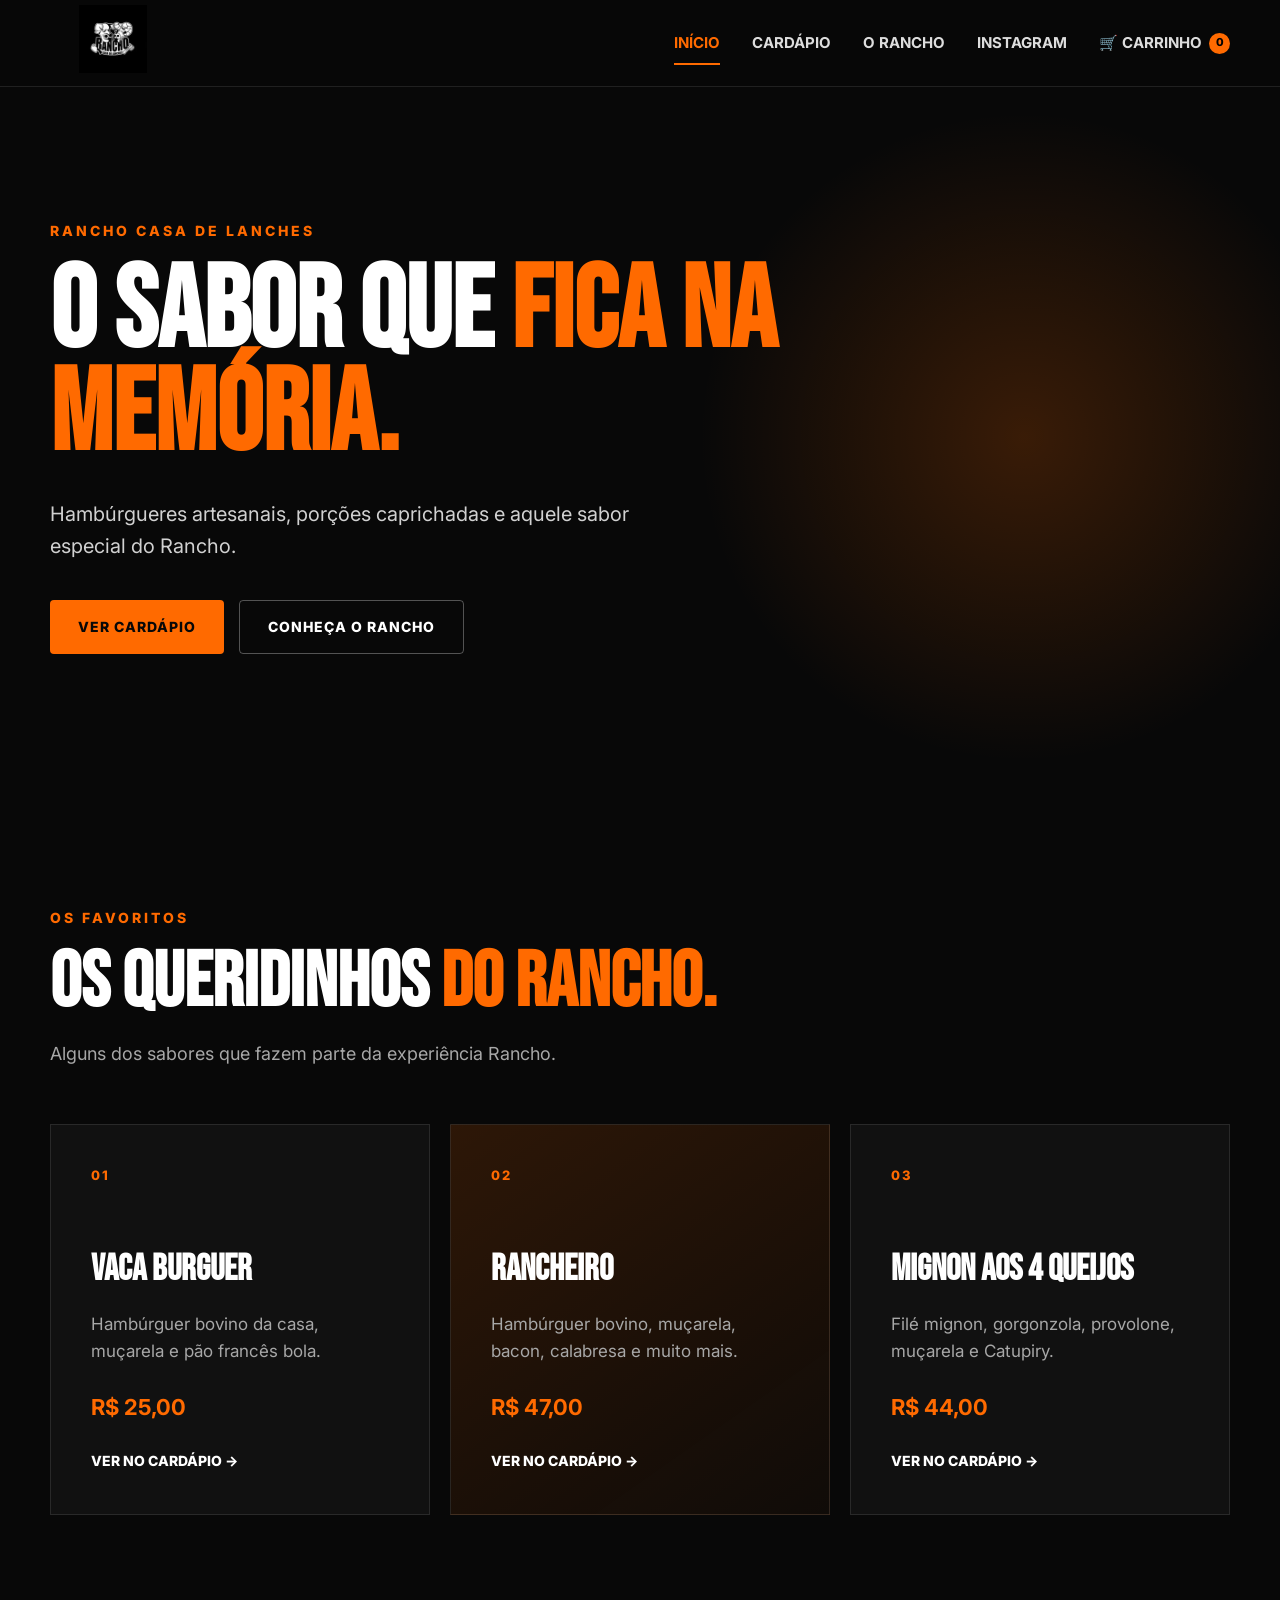
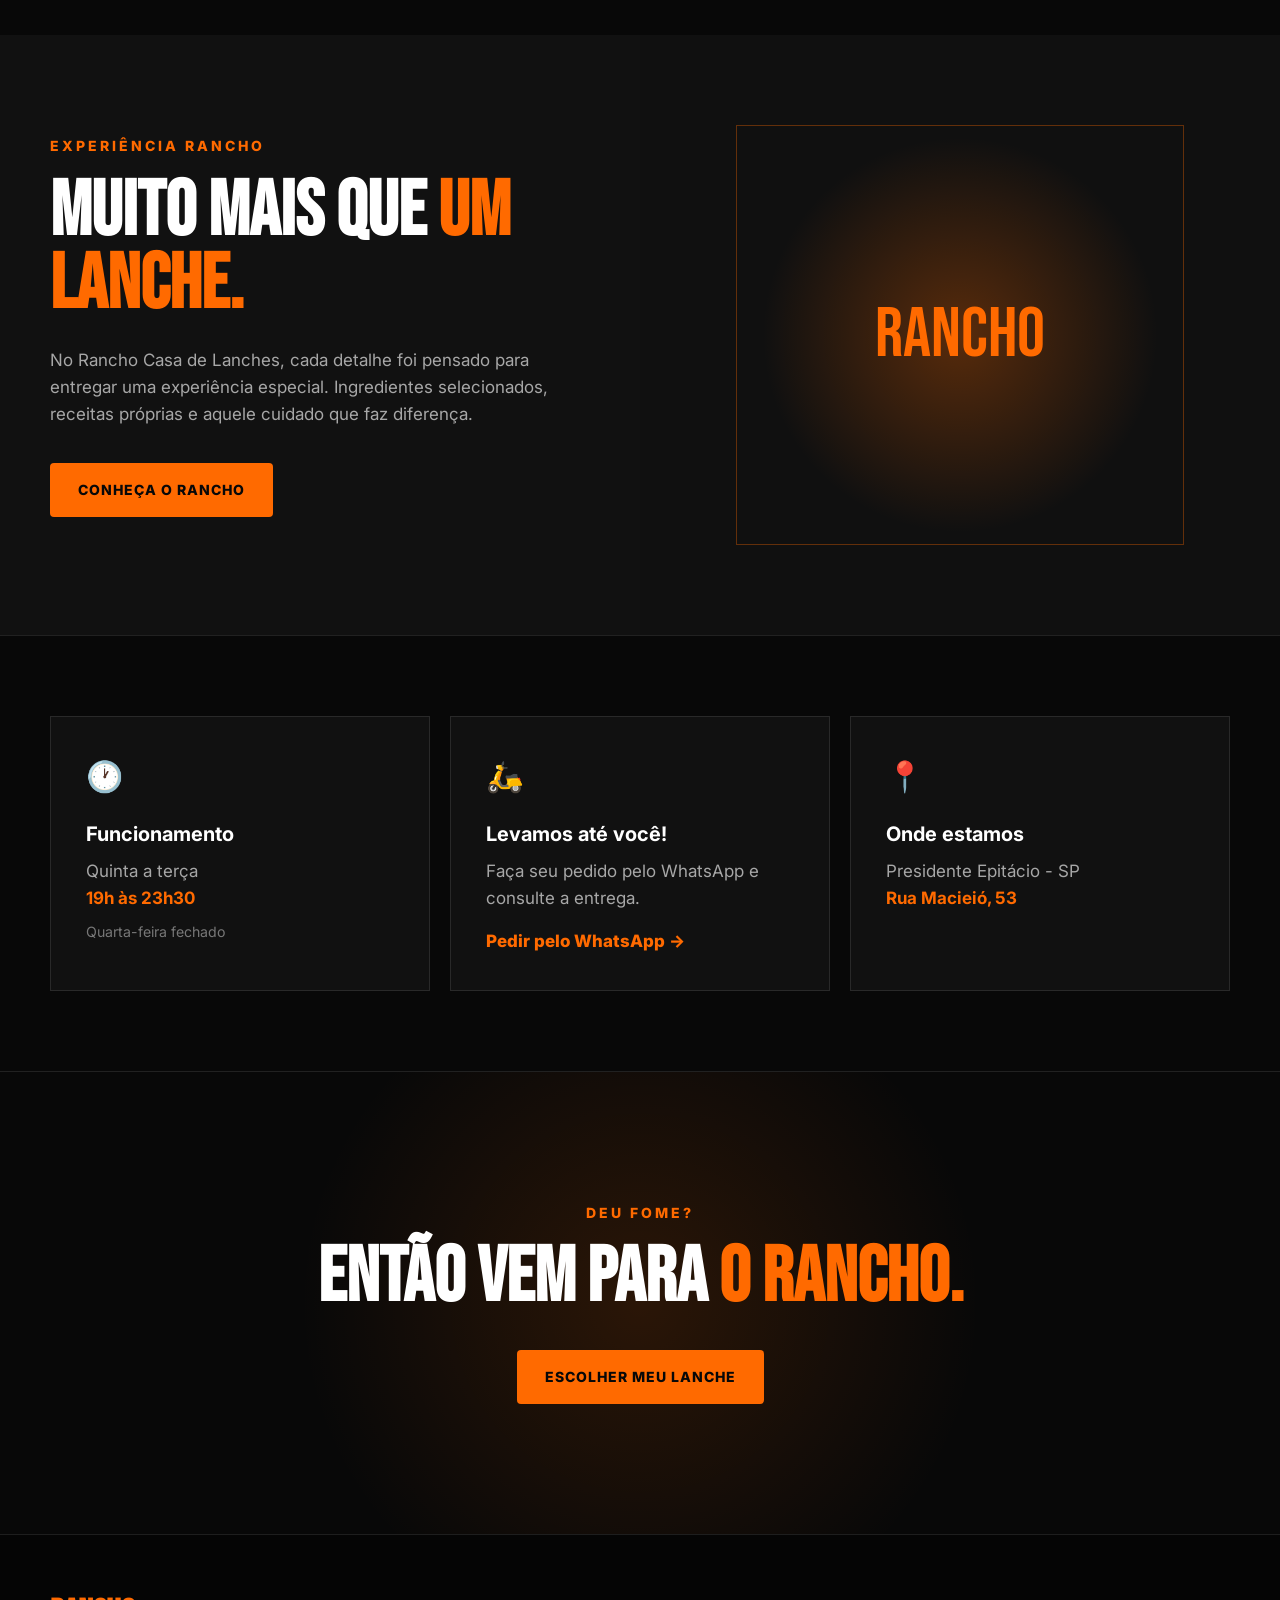
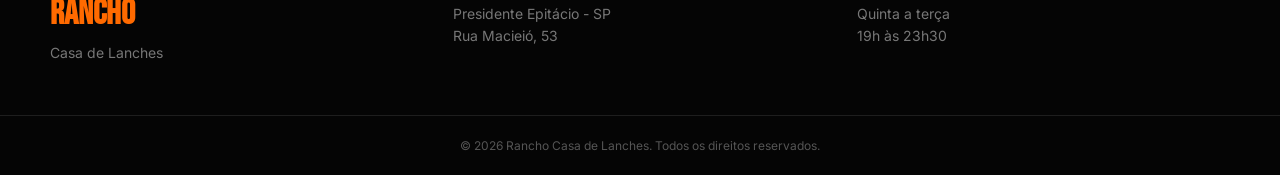
==== commit a9825ed6: "first commit" ====
--- a/index.html
+++ b/index.html
@@ -1,16 +1,26 @@
 <!DOCTYPE html>
 <html lang="pt-BR">
+
 <head>
     <meta charset="UTF-8">
     <meta name="viewport" content="width=device-width, initial-scale=1.0">
 
     <title>Rancho Casa de Lanches | Presidente Epitácio</title>
-    <meta name="description" content="Rancho Casa de Lanches - Hambúrgueres artesanais, porções e sobremesas em Presidente Epitácio - SP.">
-    
+
+    <meta
+        name="description"
+        content="Rancho Casa de Lanches em Presidente Epitácio - SP. Hambúrgueres artesanais, porções, bebidas e sobremesas."
+    >
+
     <link rel="stylesheet" href="style.css">
+
     <link rel="preconnect" href="https://fonts.googleapis.com">
     <link rel="preconnect" href="https://fonts.gstatic.com" crossorigin>
-    <link href="https://fonts.googleapis.com/css2?family=Bebas+Neue&family=Inter:wght@400;500;600;700;800&display=swap" rel="stylesheet">
+
+    <link
+        href="https://fonts.googleapis.com/css2?family=Bebas+Neue&family=Inter:wght@400;500;600;700;800&display=swap"
+        rel="stylesheet"
+    >
 </head>
 
 <body>
@@ -23,18 +33,33 @@
             <img src="assets/logo.png" alt="Rancho Casa de Lanches">
         </a>
 
-        <button class="menu-toggle" id="menuToggle">
+        <button
+            class="menu-toggle"
+            id="menuToggle"
+            aria-label="Abrir menu"
+        >
             ☰
         </button>
 
         <nav class="nav-menu" id="navMenu">
-            <a href="index.html" class="active">Início</a>
-            <a href="cardapio.html">Cardápio</a>
-            <a href="rancho.html">O Rancho</a>
-
-            <a href="https://www.instagram.com/agrodronetec_epitacio/"
-               target="_blank"
-               rel="noopener">
+
+            <a href="index.html" class="active">
+                Início
+            </a>
+
+            <a href="cardapio.html">
+                Cardápio
+            </a>
+
+            <a href="rancho.html">
+                O Rancho
+            </a>
+
+            <a
+                href="https://www.instagram.com/agrodronetec_epitacio/"
+                target="_blank"
+                rel="noopener noreferrer"
+            >
                 Instagram
             </a>
 
@@ -42,6 +67,7 @@
                 🛒 Carrinho
                 <span id="cartCount">0</span>
             </a>
+
         </nav>
 
     </div>
@@ -53,18 +79,16 @@
 
     <!-- HERO -->
 
-    <section class="hero home-hero">
-
-        <div class="hero-overlay"></div>
-
-        <div class="container hero-content">
+    <section class="hero">
+
+        <div class="hero-content container">
 
             <span class="eyebrow">
                 RANCHO CASA DE LANCHES
             </span>
 
             <h1>
-                O sabor que<br>
+                O sabor que
                 <span>fica na memória.</span>
             </h1>
 
@@ -75,11 +99,17 @@
 
             <div class="hero-buttons">
 
-                <a href="cardapio.html" class="btn btn-primary">
+                <a
+                    href="cardapio.html"
+                    class="btn btn-primary"
+                >
                     VER CARDÁPIO
                 </a>
 
-                <a href="rancho.html" class="btn btn-outline">
+                <a
+                    href="rancho.html"
+                    class="btn btn-outline"
+                >
                     CONHEÇA O RANCHO
                 </a>
 
@@ -99,11 +129,11 @@
             <div class="section-heading">
 
                 <span class="section-kicker">
-                    FEITO PARA VOCÊ
+                    OS FAVORITOS
                 </span>
 
                 <h2>
-                    Os queridinhos<br>
+                    Os queridinhos
                     <span>do Rancho.</span>
                 </h2>
 
@@ -118,56 +148,89 @@
             <div class="featured-grid">
 
                 <article class="featured-card">
-                    <div class="featured-number">01</div>
-
-                    <h3>Vaca Burguer</h3>
+
+                    <div class="featured-number">
+                        01
+                    </div>
+
+                    <h3>
+                        Vaca Burguer
+                    </h3>
 
                     <p>
                         Hambúrguer bovino da casa,
                         muçarela e pão francês bola.
                     </p>
 
-                    <strong>R$ 25,00</strong>
-
-                    <a href="cardapio.html" class="text-link">
+                    <strong>
+                        R$ 25,00
+                    </strong>
+
+                    <a
+                        href="cardapio.html"
+                        class="text-link"
+                    >
                         Ver no cardápio →
                     </a>
+
                 </article>
 
 
                 <article class="featured-card featured-highlight">
-                    <div class="featured-number">02</div>
-
-                    <h3>Rancheiro</h3>
+
+                    <div class="featured-number">
+                        02
+                    </div>
+
+                    <h3>
+                        Rancheiro
+                    </h3>
 
                     <p>
                         Hambúrguer bovino, muçarela,
                         bacon, calabresa e muito mais.
                     </p>
 
-                    <strong>R$ 47,00</strong>
-
-                    <a href="cardapio.html" class="text-link">
+                    <strong>
+                        R$ 47,00
+                    </strong>
+
+                    <a
+                        href="cardapio.html"
+                        class="text-link"
+                    >
                         Ver no cardápio →
                     </a>
+
                 </article>
 
 
                 <article class="featured-card">
-                    <div class="featured-number">03</div>
-
-                    <h3>Mignon aos 4 Queijos</h3>
+
+                    <div class="featured-number">
+                        03
+                    </div>
+
+                    <h3>
+                        Mignon aos 4 Queijos
+                    </h3>
 
                     <p>
                         Filé mignon, gorgonzola,
                         provolone, muçarela e Catupiry.
                     </p>
 
-                    <strong>R$ 44,00</strong>
-
-                    <a href="cardapio.html" class="text-link">
+                    <strong>
+                        R$ 44,00
+                    </strong>
+
+                    <a
+                        href="cardapio.html"
+                        class="text-link"
+                    >
                         Ver no cardápio →
                     </a>
+
                 </article>
 
             </div>
@@ -188,33 +251,43 @@
             </span>
 
             <h2>
-                Muito mais que<br>
+                Muito mais que
                 <span>um lanche.</span>
             </h2>
 
             <p>
-                No Rancho Casa de Lanches, cada detalhe foi pensado
-                para entregar uma experiência especial. Ingredientes
-                selecionados, receitas próprias e aquele cuidado
-                que faz diferença.
+                No Rancho Casa de Lanches, cada detalhe foi
+                pensado para entregar uma experiência especial.
+                Ingredientes selecionados, receitas próprias
+                e aquele cuidado que faz diferença.
             </p>
 
-            <a href="rancho.html" class="btn btn-primary">
-                CONHEÇA NOSSA HISTÓRIA
-            </a>
-
-        </div>
+            <a
+                href="rancho.html"
+                class="btn btn-primary"
+            >
+                CONHEÇA O RANCHO
+            </a>
+
+        </div>
+
 
         <div class="split-image">
+
             <div class="image-placeholder">
-                <span>RANCHO</span>
+
+                <span>
+                    RANCHO
+                </span>
+
             </div>
+
         </div>
 
     </section>
 
 
-    <!-- HORÁRIO -->
+    <!-- INFORMAÇÕES -->
 
     <section class="info-section">
 
@@ -224,9 +297,13 @@
 
                 <div class="info-box">
 
-                    <span class="info-icon">🕐</span>
-
-                    <h3>Funcionamento</h3>
+                    <span class="info-icon">
+                        🕐
+                    </span>
+
+                    <h3>
+                        Funcionamento
+                    </h3>
 
                     <p>
                         Quinta a terça
@@ -245,18 +322,25 @@
 
                 <div class="info-box">
 
-                    <span class="info-icon">🛵</span>
-
-                    <h3>Levamos até você!</h3>
+                    <span class="info-icon">
+                        🛵
+                    </span>
+
+                    <h3>
+                        Levamos até você!
+                    </h3>
 
                     <p>
                         Faça seu pedido pelo WhatsApp
                         e consulte a entrega.
                     </p>
 
-                    <a href="https://wa.me/5518981567633"
-                       target="_blank"
-                       class="info-link">
+                    <a
+                        href="https://wa.me/5518981567633"
+                        target="_blank"
+                        rel="noopener noreferrer"
+                        class="info-link"
+                    >
                         Pedir pelo WhatsApp →
                     </a>
 
@@ -265,9 +349,13 @@
 
                 <div class="info-box">
 
-                    <span class="info-icon">📍</span>
-
-                    <h3>Onde estamos</h3>
+                    <span class="info-icon">
+                        📍
+                    </span>
+
+                    <h3>
+                        Onde estamos
+                    </h3>
 
                     <p>
                         Presidente Epitácio - SP
@@ -297,11 +385,14 @@
             </span>
 
             <h2>
-                Então vem para<br>
-                o <span>Rancho.</span>
+                Então vem para
+                <span>o Rancho.</span>
             </h2>
 
-            <a href="cardapio.html" class="btn btn-primary">
+            <a
+                href="cardapio.html"
+                class="btn btn-primary"
+            >
                 ESCOLHER MEU LANCHE
             </a>
 
@@ -318,9 +409,7 @@
 
         <div>
             <h3>RANCHO</h3>
-            <p>
-                Casa de Lanches
-            </p>
+            <p>Casa de Lanches</p>
         </div>
 
         <div>
@@ -336,7 +425,8 @@
     </div>
 
     <div class="footer-bottom">
-        © 2026 Rancho Casa de Lanches. Todos os direitos reservados.
+        © 2026 Rancho Casa de Lanches.
+        Todos os direitos reservados.
     </div>
 
 </footer>
--- a/style.css
+++ b/style.css
@@ -8,10 +8,16 @@
 
     --white: #ffffff;
     --gray: #a7a7a7;
+
     --border: rgba(255,255,255,.10);
 
     --container: 1180px;
 }
+
+
+/* =========================
+RESET
+========================= */
 
 * {
     margin: 0;
@@ -30,6 +36,7 @@
     font-family: "Inter", sans-serif;
 
     font-size: 17px;
+
     line-height: 1.6;
 
     overflow-x: hidden;
@@ -51,7 +58,11 @@
 }
 
 .container {
-    width: min(1180px, calc(100% - 40px));
+    width: min(
+        var(--container),
+        calc(100% - 40px)
+    );
+
     margin: auto;
 }
 
@@ -63,43 +74,53 @@
 .header {
     position: sticky;
     top: 0;
+
     z-index: 1000;
 
     background: rgba(8,8,8,.94);
+
     backdrop-filter: blur(15px);
 
-    border-bottom: 1px solid var(--border);
+    border-bottom:
+        1px solid var(--border);
 }
 
 .nav {
     min-height: 86px;
 
     display: flex;
+
     align-items: center;
+
     justify-content: space-between;
 }
 
 .logo img {
     width: 125px;
+
     max-height: 68px;
+
     object-fit: contain;
 }
 
 .nav-menu {
     display: flex;
+
     align-items: center;
+
     gap: 32px;
 }
 
 .nav-menu a {
     position: relative;
 
+    color: #ddd;
+
     font-size: 15px;
+
     font-weight: 700;
 
     text-transform: uppercase;
-
-    color: #ddd;
 
     transition: .25s ease;
 }
@@ -113,10 +134,13 @@
     content: "";
 
     position: absolute;
+
     left: 0;
+
     bottom: -10px;
 
     width: 100%;
+
     height: 2px;
 
     background: var(--orange);
@@ -124,34 +148,42 @@
 
 .cart-link {
     display: flex;
+
     align-items: center;
+
     gap: 7px;
 }
 
 .cart-link span {
     min-width: 21px;
+
     height: 21px;
 
     display: inline-flex;
+
     align-items: center;
+
     justify-content: center;
 
     background: var(--orange);
+
     color: #000;
 
     border-radius: 50%;
 
     font-size: 11px;
+
     font-weight: 800;
 }
 
 .menu-toggle {
     display: none;
 
+    border: 0;
+
     background: transparent;
+
     color: white;
-
-    border: 0;
 
     font-size: 30px;
 }
@@ -164,18 +196,30 @@
 .hero {
     min-height: 700px;
 
+    display: flex;
+
+    align-items: center;
+
     position: relative;
 
-    display: flex;
-    align-items: center;
-
     background:
-        radial-gradient(circle at 80% 50%, rgba(255,106,0,.20), transparent 30%),
-        linear-gradient(90deg, #080808 20%, rgba(8,8,8,.75), #080808);
+        radial-gradient(
+            circle at 80% 50%,
+            rgba(255,106,0,.20),
+            transparent 30%
+        ),
+
+        linear-gradient(
+            90deg,
+            #080808 20%,
+            rgba(8,8,8,.75),
+            #080808
+        );
 }
 
 .hero-content {
     position: relative;
+
     z-index: 2;
 
     padding: 100px 0;
@@ -188,6 +232,7 @@
     color: var(--orange);
 
     font-size: 14px;
+
     font-weight: 800;
 
     letter-spacing: 3px;
@@ -198,11 +243,12 @@
 }
 
 .hero h1 {
-    max-width: 850px;
+    max-width: 900px;
 
     font-family: "Bebas Neue", sans-serif;
 
-    font-size: clamp(70px, 9vw, 125px);
+    font-size:
+        clamp(70px, 9vw, 125px);
 
     line-height: .9;
 
@@ -227,6 +273,7 @@
 
 .hero-buttons {
     display: flex;
+
     gap: 15px;
 
     margin-top: 38px;
@@ -234,14 +281,16 @@
 
 
 /* =========================
-BUTTONS
+BOTÕES
 ========================= */
 
 .btn {
     min-height: 54px;
 
     display: inline-flex;
+
     align-items: center;
+
     justify-content: center;
 
     padding: 0 28px;
@@ -249,6 +298,7 @@
     border-radius: 4px;
 
     font-size: 14px;
+
     font-weight: 800;
 
     letter-spacing: 1px;
@@ -258,21 +308,25 @@
 
 .btn-primary {
     background: var(--orange);
+
     color: #080808;
 }
 
 .btn-primary:hover {
     background: var(--orange-light);
+
     transform: translateY(-2px);
 }
 
 .btn-outline {
     border: 1px solid rgba(255,255,255,.3);
+
     color: white;
 }
 
 .btn-outline:hover {
     border-color: var(--orange);
+
     color: var(--orange);
 }
 
@@ -282,7 +336,7 @@
 
 
 /* =========================
-SECTIONS
+SEÇÕES
 ========================= */
 
 .section {
@@ -304,7 +358,8 @@
 .location-card h2 {
     font-family: "Bebas Neue", sans-serif;
 
-    font-size: clamp(48px, 6vw, 78px);
+    font-size:
+        clamp(48px, 6vw, 78px);
 
     line-height: .95;
 
@@ -323,13 +378,14 @@
 
 
 /* =========================
-FEATURED
+DESTAQUES
 ========================= */
 
 .featured-grid {
     display: grid;
 
-    grid-template-columns: repeat(3, 1fr);
+    grid-template-columns:
+        repeat(3, 1fr);
 
     gap: 20px;
 }
@@ -337,20 +393,23 @@
 .featured-card {
     position: relative;
 
+    min-height: 350px;
+
     padding: 40px;
 
-    min-height: 350px;
-
     background: var(--black-2);
 
-    border: 1px solid var(--border);
+    border:
+        1px solid var(--border);
 
     transition: .3s ease;
 }
 
 .featured-card:hover {
     transform: translateY(-8px);
-    border-color: rgba(255,106,0,.5);
+
+    border-color:
+        rgba(255,106,0,.5);
 }
 
 .featured-highlight {
@@ -363,14 +422,15 @@
 }
 
 .featured-number {
+    margin-bottom: 55px;
+
     color: var(--orange);
 
     font-size: 13px;
+
     font-weight: 800;
 
     letter-spacing: 2px;
-
-    margin-bottom: 55px;
 }
 
 .featured-card h3 {
@@ -382,9 +442,10 @@
 }
 
 .featured-card p {
+    margin:
+        12px 0 25px;
+
     color: var(--gray);
-
-    margin: 12px 0 25px;
 }
 
 .featured-card strong {
@@ -403,6 +464,7 @@
     color: white;
 
     font-size: 14px;
+
     font-weight: 800;
 
     text-transform: uppercase;
@@ -415,70 +477,91 @@
 
 .split-section {
     display: grid;
-    grid-template-columns: 1fr 1fr;
+
+    grid-template-columns:
+        1fr 1fr;
 
     background: var(--black-2);
 }
 
 .split-content {
-    padding: 100px max(40px, calc((100vw - 1180px) / 2));
+    padding:
+        100px
+        max(40px, calc((100vw - 1180px) / 2));
+
     padding-right: 80px;
 }
 
 .split-content p {
     max-width: 600px;
 
+    margin:
+        25px 0 35px;
+
     color: var(--gray);
-
-    margin: 25px 0 35px;
 }
 
 .split-image {
     min-height: 600px;
 
+    display: flex;
+
+    align-items: center;
+
+    justify-content: center;
+
     background:
-        radial-gradient(circle, rgba(255,106,0,.3), transparent 45%),
+        radial-gradient(
+            circle,
+            rgba(255,106,0,.3),
+            transparent 45%
+        ),
+
         #101010;
-
-    display: flex;
-    align-items: center;
-    justify-content: center;
 }
 
 .image-placeholder {
     width: 70%;
     height: 70%;
 
-    border: 1px solid rgba(255,106,0,.35);
-
     display: flex;
+
     align-items: center;
+
     justify-content: center;
+
+    border:
+        1px solid rgba(255,106,0,.35);
 }
 
 .image-placeholder span {
+    color: var(--orange);
+
     font-family: "Bebas Neue", sans-serif;
 
-    color: var(--orange);
-
     font-size: 70px;
 }
 
 
 /* =========================
-INFO
+INFORMAÇÕES
 ========================= */
 
 .info-section {
     padding: 80px 0;
 
-    border-top: 1px solid var(--border);
-    border-bottom: 1px solid var(--border);
+    border-top:
+        1px solid var(--border);
+
+    border-bottom:
+        1px solid var(--border);
 }
 
 .info-grid {
     display: grid;
-    grid-template-columns: repeat(3, 1fr);
+
+    grid-template-columns:
+        repeat(3, 1fr);
 
     gap: 20px;
 }
@@ -488,7 +571,8 @@
 
     background: var(--black-2);
 
-    border: 1px solid var(--border);
+    border:
+        1px solid var(--border);
 }
 
 .info-icon {
@@ -496,7 +580,8 @@
 }
 
 .info-box h3 {
-    margin: 18px 0 8px;
+    margin:
+        18px 0 8px;
 
     font-size: 20px;
 }
@@ -540,7 +625,11 @@
     text-align: center;
 
     background:
-        radial-gradient(circle at center, rgba(255,106,0,.14), transparent 50%);
+        radial-gradient(
+            circle at center,
+            rgba(255,106,0,.14),
+            transparent 50%
+        );
 }
 
 .cta-section .btn {
@@ -553,7 +642,9 @@
 ========================= */
 
 .page-header {
-    padding: 110px 0 80px;
+    padding:
+        110px 0
+        80px;
 
     background:
         radial-gradient(
@@ -562,13 +653,15 @@
             transparent 30%
         );
 
-    border-bottom: 1px solid var(--border);
+    border-bottom:
+        1px solid var(--border);
 }
 
 .page-header h1 {
     font-family: "Bebas Neue", sans-serif;
 
-    font-size: clamp(60px, 8vw, 100px);
+    font-size:
+        clamp(60px, 8vw, 100px);
 
     line-height: .9;
 
@@ -589,7 +682,9 @@
 ========================= */
 
 .menu-section {
-    padding: 70px 0 120px;
+    padding:
+        70px 0
+        120px;
 }
 
 .menu-toolbar {
@@ -601,15 +696,17 @@
 
     height: 60px;
 
-    padding: 0 22px;
+    padding:
+        0 22px;
 
     background: var(--black-2);
 
-    border: 1px solid var(--border);
+    color: white;
+
+    border:
+        1px solid var(--border);
 
     border-radius: 4px;
-
-    color: white;
 
     outline: none;
 
@@ -630,22 +727,27 @@
     padding-bottom: 10px;
 
     margin-bottom: 70px;
+
+    scrollbar-width: thin;
 }
 
 .category-btn {
     flex-shrink: 0;
 
-    padding: 13px 20px;
+    padding:
+        13px 20px;
 
     background: var(--black-2);
 
     color: #aaa;
 
-    border: 1px solid var(--border);
+    border:
+        1px solid var(--border);
 
     border-radius: 30px;
 
     font-size: 14px;
+
     font-weight: 700;
 
     transition: .25s ease;
@@ -654,6 +756,7 @@
 .category-btn:hover,
 .category-btn.active {
     background: var(--orange);
+
     border-color: var(--orange);
 
     color: #000;
@@ -665,7 +768,9 @@
 
 .menu-category-title {
     display: flex;
+
     align-items: center;
+
     gap: 18px;
 
     margin-bottom: 30px;
@@ -692,27 +797,32 @@
 .products-grid {
     display: grid;
 
-    grid-template-columns: repeat(2, 1fr);
+    grid-template-columns:
+        repeat(2, 1fr);
 
     gap: 15px;
 }
 
 .product-card {
     display: flex;
+
     justify-content: space-between;
+
     gap: 20px;
 
     padding: 25px;
 
     background: var(--black-2);
 
-    border: 1px solid var(--border);
+    border:
+        1px solid var(--border);
 
     transition: .25s ease;
 }
 
 .product-card:hover {
-    border-color: rgba(255,106,0,.45);
+    border-color:
+        rgba(255,106,0,.45);
 }
 
 .product-info {
@@ -723,6 +833,7 @@
     color: var(--orange);
 
     font-size: 11px;
+
     font-weight: 800;
 
     letter-spacing: 1px;
@@ -734,6 +845,7 @@
     margin-top: 4px;
 
     font-size: 21px;
+
     font-weight: 800;
 }
 
@@ -751,6 +863,7 @@
     color: var(--orange);
 
     font-size: 20px;
+
     font-weight: 800;
 }
 
@@ -769,6 +882,7 @@
     color: #000;
 
     font-size: 24px;
+
     font-weight: 800;
 
     transition: .2s;
@@ -791,12 +905,15 @@
     z-index: 2000;
 
     display: none;
+
     align-items: center;
+
     justify-content: center;
 
     padding: 20px;
 
-    background: rgba(0,0,0,.78);
+    background:
+        rgba(0,0,0,.78);
 
     backdrop-filter: blur(8px);
 }
@@ -808,7 +925,9 @@
 .modal-box {
     position: relative;
 
-    width: min(600px, 100%);
+    width:
+        min(600px, 100%);
+
     max-height: 90vh;
 
     overflow-y: auto;
@@ -817,7 +936,8 @@
 
     background: #151515;
 
-    border: 1px solid rgba(255,106,0,.25);
+    border:
+        1px solid rgba(255,106,0,.25);
 
     border-radius: 8px;
 }
@@ -848,21 +968,26 @@
 }
 
 .modal-box > p {
+    margin:
+        12px 0 25px;
+
     color: var(--gray);
-
-    margin: 12px 0 25px;
 }
 
 .customizer-price {
     display: flex;
+
     justify-content: space-between;
 
     padding: 18px 0;
 
-    border-top: 1px solid var(--border);
-    border-bottom: 1px solid var(--border);
-
     margin-bottom: 25px;
+
+    border-top:
+        1px solid var(--border);
+
+    border-bottom:
+        1px solid var(--border);
 }
 
 .customizer-price strong {
@@ -875,7 +1000,9 @@
 
 .addon-item {
     display: flex;
+
     align-items: center;
+
     justify-content: space-between;
 
     gap: 15px;
@@ -886,14 +1013,17 @@
 
     background: var(--black-2);
 
-    border: 1px solid var(--border);
+    border:
+        1px solid var(--border);
 
     cursor: pointer;
 }
 
 .addon-item-left {
     display: flex;
+
     align-items: center;
+
     gap: 12px;
 }
 
@@ -901,10 +1031,97 @@
     accent-color: var(--orange);
 }
 
+.addon-item small {
+    display: block;
+
+    margin-top: 2px;
+
+    color: #777;
+
+    font-size: 11px;
+}
+
 .addon-price {
     color: var(--orange);
 
     font-weight: 800;
+
+    white-space: nowrap;
+}
+
+
+/* =========================
+OBSERVAÇÃO DO PRODUTO
+========================= */
+
+.observation-field {
+    margin:
+        28px 0 25px;
+}
+
+.observation-field label {
+    display: block;
+
+    margin-bottom: 8px;
+
+    color: white;
+
+    font-size: 15px;
+
+    font-weight: 800;
+
+    letter-spacing: .5px;
+
+    text-transform: uppercase;
+}
+
+.observation-field textarea {
+    width: 100%;
+
+    min-height: 105px;
+
+    padding: 15px;
+
+    background: var(--black);
+
+    color: white;
+
+    border:
+        1px solid var(--border);
+
+    border-radius: 5px;
+
+    outline: none;
+
+    resize: vertical;
+
+    font-size: 15px;
+
+    line-height: 1.5;
+
+    transition: .25s ease;
+}
+
+.observation-field textarea::placeholder {
+    color: #666;
+}
+
+.observation-field textarea:focus {
+    border-color: var(--orange);
+
+    box-shadow:
+        0 0 0 2px
+        rgba(255,106,0,.08);
+}
+
+.observation-field small {
+    display: block;
+
+    margin-top: 6px;
+
+    color: #666;
+
+    font-size: 12px;
 }
 
 
@@ -920,7 +1137,8 @@
     right: 25px;
     bottom: 25px;
 
-    padding: 15px 22px;
+    padding:
+        15px 22px;
 
     background: var(--orange);
 
@@ -930,7 +1148,8 @@
 
     font-weight: 800;
 
-    transform: translateY(100px);
+    transform:
+        translateY(100px);
 
     opacity: 0;
 
@@ -938,7 +1157,9 @@
 }
 
 .toast.show {
-    transform: translateY(0);
+    transform:
+        translateY(0);
+
     opacity: 1;
 }
 
@@ -954,7 +1175,8 @@
 .about-grid {
     display: grid;
 
-    grid-template-columns: 1fr 1fr;
+    grid-template-columns:
+        1fr 1fr;
 
     gap: 80px;
 
@@ -964,38 +1186,49 @@
 .about-text p {
     max-width: 620px;
 
+    margin-top: 20px;
+
     color: var(--gray);
-
-    margin-top: 20px;
 }
 
 .about-card {
     aspect-ratio: 1;
 
     display: flex;
+
     align-items: center;
+
     justify-content: center;
 
     background:
-        radial-gradient(circle, rgba(255,106,0,.22), transparent 55%),
+        radial-gradient(
+            circle,
+            rgba(255,106,0,.22),
+            transparent 55%
+        ),
+
         var(--black-2);
 
-    border: 1px solid var(--border);
+    border:
+        1px solid var(--border);
 }
 
 .about-card-inner {
     width: 70%;
     height: 70%;
 
-    border: 1px solid rgba(255,106,0,.35);
-
     display: flex;
+
     flex-direction: column;
 
     align-items: center;
+
     justify-content: center;
 
     text-align: center;
+
+    border:
+        1px solid rgba(255,106,0,.35);
 }
 
 .about-card-inner span {
@@ -1025,7 +1258,8 @@
 .values-grid {
     display: grid;
 
-    grid-template-columns: repeat(3, 1fr);
+    grid-template-columns:
+        repeat(3, 1fr);
 
     gap: 20px;
 
@@ -1037,7 +1271,8 @@
 
     background: var(--black);
 
-    border: 1px solid var(--border);
+    border:
+        1px solid var(--border);
 }
 
 .value-icon {
@@ -1045,7 +1280,8 @@
 }
 
 .value-card h3 {
-    margin: 20px 0 10px;
+    margin:
+        20px 0 10px;
 
     font-size: 23px;
 }
@@ -1061,7 +1297,8 @@
 .location-card {
     display: grid;
 
-    grid-template-columns: 1.4fr .6fr;
+    grid-template-columns:
+        1.4fr .6fr;
 
     gap: 50px;
 
@@ -1069,19 +1306,21 @@
 
     background: var(--black-2);
 
-    border: 1px solid var(--border);
+    border:
+        1px solid var(--border);
 }
 
 .location-card p {
+    margin-top: 25px;
+
     color: var(--gray);
-
-    margin-top: 25px;
 }
 
 .location-info {
     padding-left: 35px;
 
-    border-left: 1px solid var(--border);
+    border-left:
+        1px solid var(--border);
 }
 
 .location-info strong {
@@ -1091,9 +1330,9 @@
 .location-info small {
     display: block;
 
+    margin-bottom: 25px;
+
     color: #777;
-
-    margin-bottom: 25px;
 }
 
 
@@ -1102,13 +1341,15 @@
 ========================= */
 
 .cart-page {
-    padding: 70px 0 120px;
+    padding:
+        70px 0 120px;
 }
 
 .cart-layout {
     display: grid;
 
-    grid-template-columns: 1.5fr .7fr;
+    grid-template-columns:
+        1.5fr .7fr;
 
     gap: 25px;
 
@@ -1117,14 +1358,17 @@
 
 .cart-items {
     display: flex;
+
     flex-direction: column;
+
     gap: 12px;
 }
 
 .cart-item {
     display: grid;
 
-    grid-template-columns: 1fr auto;
+    grid-template-columns:
+        1fr auto;
 
     gap: 20px;
 
@@ -1132,7 +1376,8 @@
 
     background: var(--black-2);
 
-    border: 1px solid var(--border);
+    border:
+        1px solid var(--border);
 }
 
 .cart-item h3 {
@@ -1155,7 +1400,9 @@
 
 .cart-controls {
     display: flex;
+
     align-items: center;
+
     gap: 8px;
 
     margin-top: 15px;
@@ -1165,7 +1412,8 @@
     width: 32px;
     height: 32px;
 
-    border: 1px solid var(--border);
+    border:
+        1px solid var(--border);
 
     background: var(--black);
 
@@ -1186,15 +1434,40 @@
     font-size: 13px;
 }
 
+.cart-item-observation {
+    margin-top: 12px;
+
+    padding:
+        10px 12px;
+
+    background:
+        rgba(255,106,0,.06);
+
+    border-left:
+        2px solid var(--orange);
+
+    color: #bbb;
+
+    font-size: 13px;
+
+    line-height: 1.5;
+}
+
+.cart-item-observation strong {
+    color: var(--orange);
+}
+
 .cart-summary {
     position: sticky;
+
     top: 110px;
 
     padding: 30px;
 
     background: var(--black-2);
 
-    border: 1px solid var(--border);
+    border:
+        1px solid var(--border);
 }
 
 .cart-summary h2 {
@@ -1205,20 +1478,25 @@
 
 .summary-line {
     display: flex;
+
     justify-content: space-between;
 
     padding: 18px 0;
 
     margin: 20px 0;
 
-    border-top: 1px solid var(--border);
-    border-bottom: 1px solid var(--border);
+    border-top:
+        1px solid var(--border);
+
+    border-bottom:
+        1px solid var(--border);
 }
 
 .summary-total {
     color: var(--orange);
 
     font-size: 24px;
+
     font-weight: 800;
 }
 
@@ -1229,7 +1507,8 @@
 
     background: var(--black-2);
 
-    border: 1px solid var(--border);
+    border:
+        1px solid var(--border);
 }
 
 .empty-cart h2 {
@@ -1239,9 +1518,10 @@
 }
 
 .empty-cart p {
+    margin:
+        10px 0 30px;
+
     color: var(--gray);
-
-    margin: 10px 0 30px;
 }
 
 .checkout-box label {
@@ -1250,6 +1530,7 @@
     margin-bottom: 18px;
 
     font-size: 14px;
+
     font-weight: 700;
 }
 
@@ -1265,7 +1546,8 @@
 
     color: white;
 
-    border: 1px solid var(--border);
+    border:
+        1px solid var(--border);
 
     outline: none;
 
@@ -1291,7 +1573,8 @@
 .footer {
     background: #050505;
 
-    border-top: 1px solid var(--border);
+    border-top:
+        1px solid var(--border);
 }
 
 .footer-content {
@@ -1299,7 +1582,8 @@
 
     display: grid;
 
-    grid-template-columns: repeat(3, 1fr);
+    grid-template-columns:
+        repeat(3, 1fr);
 
     gap: 30px;
 
@@ -1323,7 +1607,8 @@
 .footer-bottom {
     padding: 20px;
 
-    border-top: 1px solid var(--border);
+    border-top:
+        1px solid var(--border);
 
     text-align: center;
 
@@ -1343,70 +1628,87 @@
         font-size: 16px;
     }
 
+
     .nav {
         min-height: 75px;
     }
 
+
     .menu-toggle {
         display: block;
     }
 
+
     .nav-menu {
         position: absolute;
 
         top: 75px;
+
         left: 0;
         right: 0;
 
         display: none;
 
         flex-direction: column;
+
         align-items: stretch;
 
         gap: 0;
 
-        padding: 15px 20px 25px;
+        padding:
+            15px 20px 25px;
 
         background: #0b0b0b;
 
-        border-bottom: 1px solid var(--border);
-    }
+        border-bottom:
+            1px solid var(--border);
+    }
+
 
     .nav-menu.show {
         display: flex;
     }
 
+
     .nav-menu a {
         padding: 14px 0;
 
-        border-bottom: 1px solid var(--border);
-    }
+        border-bottom:
+            1px solid var(--border);
+    }
+
 
     .nav-menu a.active::after {
         display: none;
     }
 
+
     .hero {
         min-height: 650px;
     }
 
+
     .hero h1 {
         font-size: 72px;
     }
 
+
     .hero p {
         font-size: 17px;
     }
 
+
     .hero-buttons {
         flex-direction: column;
     }
+
 
     .featured-grid,
     .info-grid,
     .values-grid {
         grid-template-columns: 1fr;
     }
+
 
     .split-section,
     .about-grid,
@@ -1415,18 +1717,22 @@
         grid-template-columns: 1fr;
     }
 
+
     .split-content {
         padding: 80px 30px;
     }
 
+
     .split-image {
         min-height: 400px;
     }
 
+
     .products-grid {
         grid-template-columns: 1fr;
     }
 
+
     .location-info {
         padding-left: 0;
 
@@ -1434,42 +1740,55 @@
 
         border-left: 0;
 
-        border-top: 1px solid var(--border);
-    }
+        border-top:
+            1px solid var(--border);
+    }
+
 
     .location-card {
         padding: 35px;
     }
 
+
     .footer-content {
         grid-template-columns: 1fr;
 
         padding: 40px 0;
     }
 
+
     .cart-summary {
         position: static;
     }
+
 }
 
 
 @media (max-width: 500px) {
 
     .container {
-        width: min(100% - 28px, 1180px);
-    }
+        width:
+            min(
+                100% - 28px,
+                1180px
+            );
+    }
+
 
     .logo img {
         width: 105px;
     }
 
+
     .hero h1 {
         font-size: 60px;
     }
 
+
     .section {
         padding: 80px 0;
     }
+
 
     .section-heading h2,
     .split-content h2,
@@ -1479,34 +1798,43 @@
         font-size: 52px;
     }
 
+
     .featured-card {
         padding: 28px;
     }
 
+
     .product-card {
         padding: 20px;
     }
 
+
     .product-name {
         font-size: 18px;
     }
 
+
     .modal-box {
         padding: 30px 22px;
     }
 
+
     .modal-box h2 {
         font-size: 42px;
     }
 
+
     .page-header {
-        padding: 80px 0 60px;
-    }
+        padding:
+            80px 0 60px;
+    }
+
 
     .page-header h1 {
         font-size: 65px;
     }
 
+
     .cart-item {
         grid-template-columns: 1fr;
     }
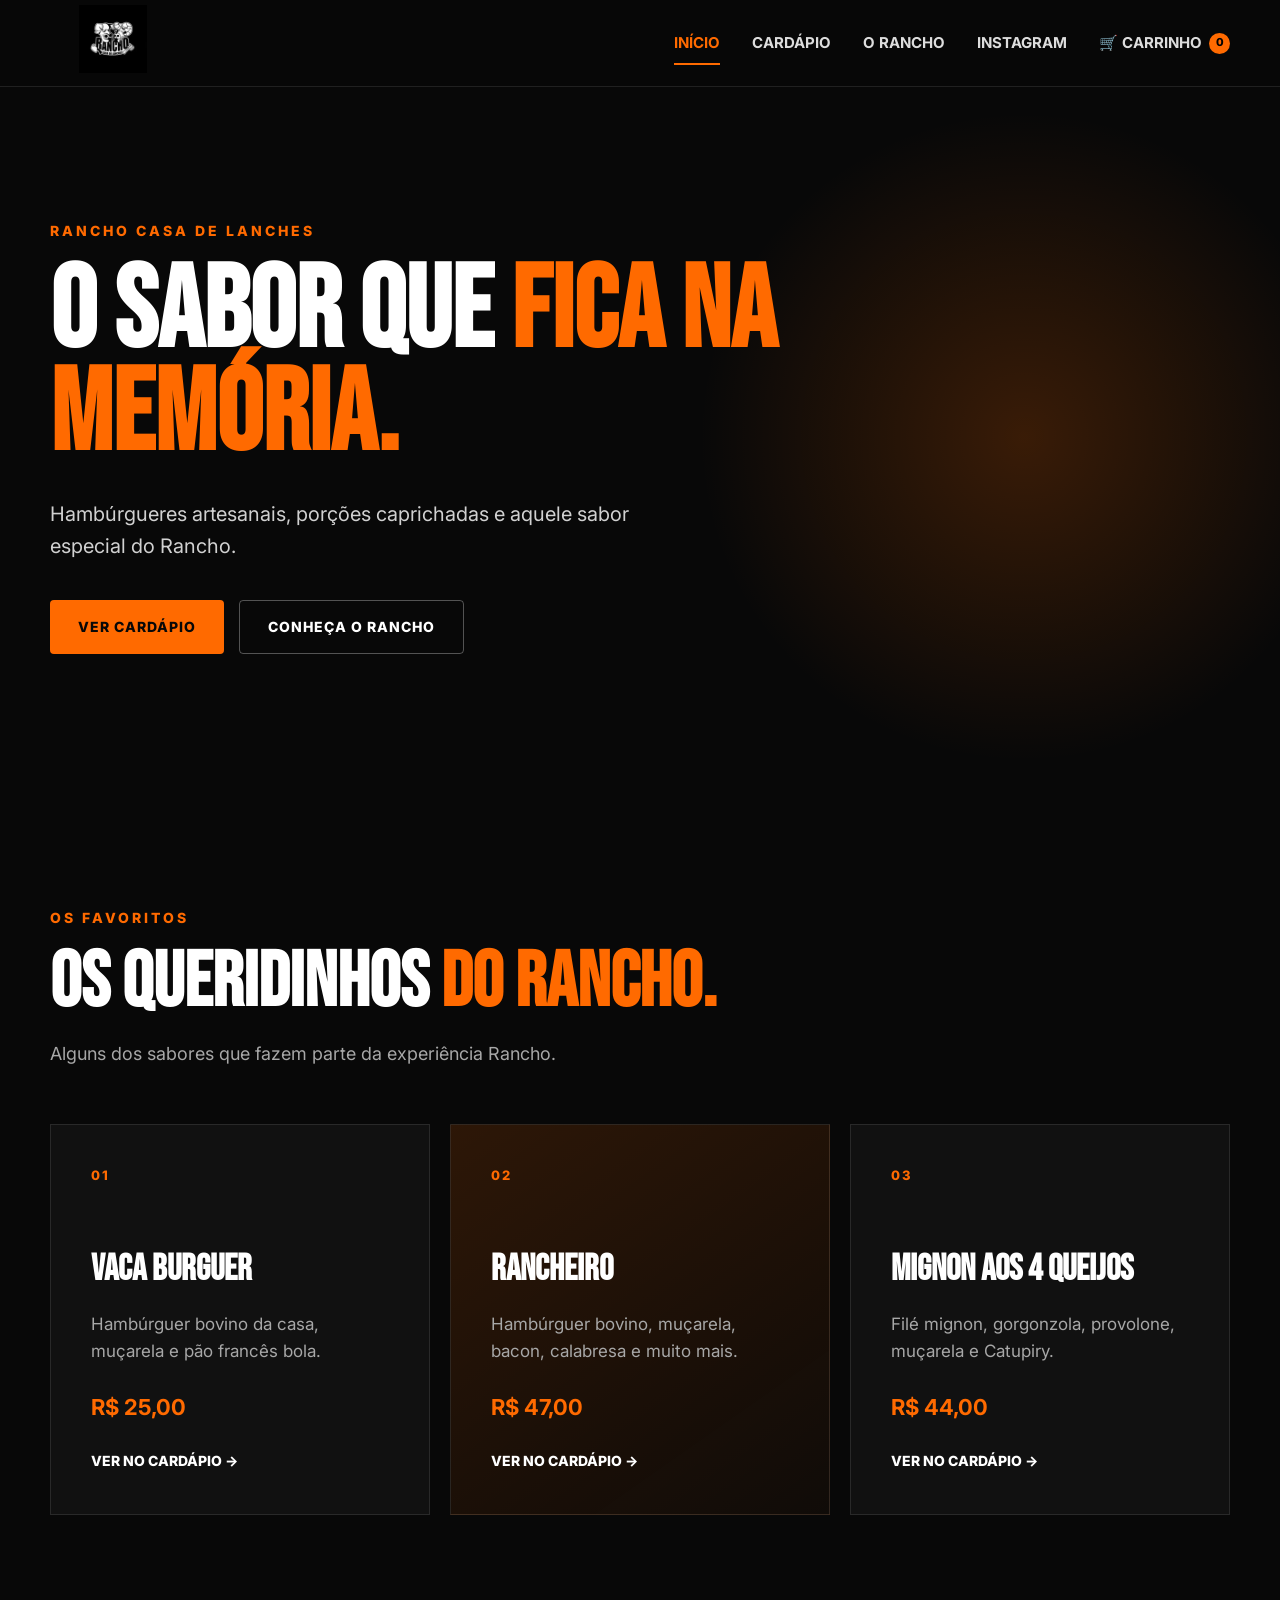
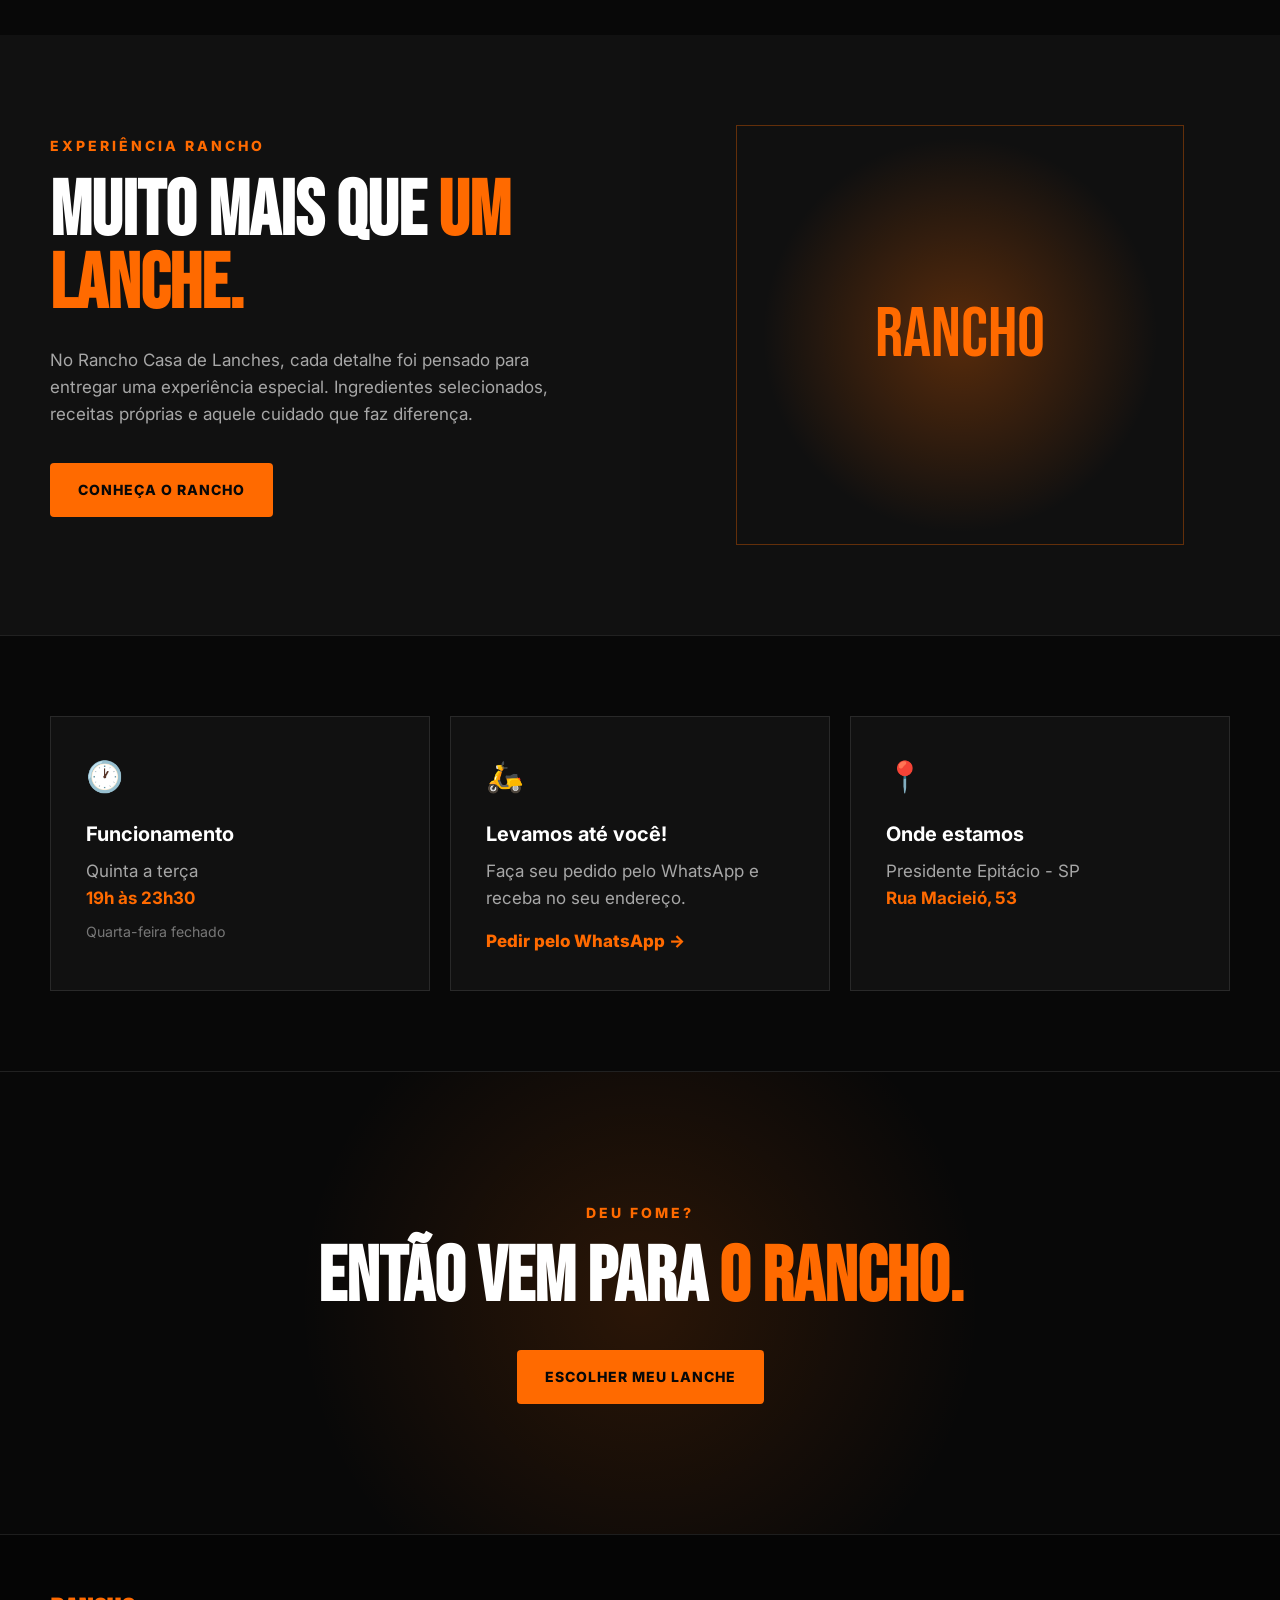
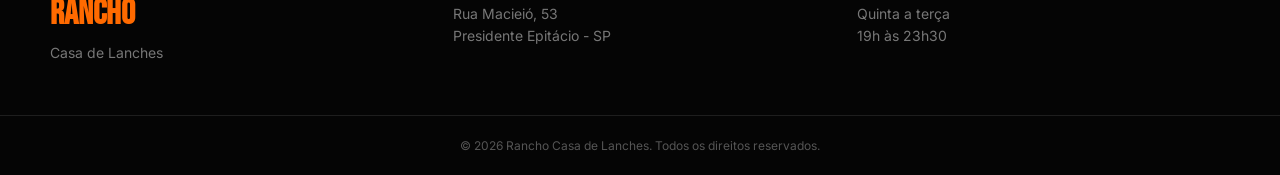
==== commit fec59805: "first commit" ====
--- a/index.html
+++ b/index.html
@@ -3,14 +3,20 @@
 
 <head>
     <meta charset="UTF-8">
-    <meta name="viewport" content="width=device-width, initial-scale=1.0">
-
-    <title>Rancho Casa de Lanches | Presidente Epitácio</title>
+
+    <meta
+        name="viewport"
+        content="width=device-width, initial-scale=1.0"
+    >
 
     <meta
         name="description"
-        content="Rancho Casa de Lanches em Presidente Epitácio - SP. Hambúrgueres artesanais, porções, bebidas e sobremesas."
+        content="Rancho Casa de Lanches — hambúrgueres artesanais, porções e muito sabor em Presidente Epitácio - SP."
     >
+
+    <title>
+        Rancho Casa de Lanches | Presidente Epitácio
+    </title>
 
     <link rel="stylesheet" href="style.css">
 
@@ -30,7 +36,10 @@
     <div class="container nav">
 
         <a href="index.html" class="logo">
-            <img src="assets/logo.png" alt="Rancho Casa de Lanches">
+            <img
+                src="assets/logo.png"
+                alt="Rancho Casa de Lanches"
+            >
         </a>
 
         <button
@@ -43,7 +52,10 @@
 
         <nav class="nav-menu" id="navMenu">
 
-            <a href="index.html" class="active">
+            <a
+                href="index.html"
+                class="active"
+            >
                 Início
             </a>
 
@@ -63,7 +75,10 @@
                 Instagram
             </a>
 
-            <a href="carrinho.html" class="cart-link">
+            <a
+                href="carrinho.html"
+                class="cart-link"
+            >
                 🛒 Carrinho
                 <span id="cartCount">0</span>
             </a>
@@ -332,7 +347,7 @@
 
                     <p>
                         Faça seu pedido pelo WhatsApp
-                        e consulte a entrega.
+                        e receba no seu endereço.
                     </p>
 
                     <a
@@ -413,8 +428,8 @@
         </div>
 
         <div>
+            <p>Rua Macieió, 53</p>
             <p>Presidente Epitácio - SP</p>
-            <p>Rua Macieió, 53</p>
         </div>
 
         <div>
--- a/style.css
+++ b/style.css
@@ -1,4 +1,5 @@
 :root {
+
     --black: #080808;
     --black-2: #111111;
     --black-3: #181818;
@@ -15,9 +16,9 @@
 }
 
 
-/* =========================
-RESET
-========================= */
+/* ==========================================
+   RESET
+========================================== */
 
 * {
     margin: 0;
@@ -25,12 +26,16 @@
     box-sizing: border-box;
 }
 
+
 html {
     scroll-behavior: smooth;
 }
 
+
 body {
+
     background: var(--black);
+
     color: var(--white);
 
     font-family: "Inter", sans-serif;
@@ -41,11 +46,13 @@
 
     overflow-x: hidden;
 }
+
 
 a {
     color: inherit;
     text-decoration: none;
 }
+
 
 button,
 input,
@@ -53,39 +60,49 @@
     font: inherit;
 }
 
+
 button {
     cursor: pointer;
 }
 
+
 .container {
-    width: min(
-        var(--container),
-        calc(100% - 40px)
-    );
+
+    width:
+        min(
+            var(--container),
+            calc(100% - 40px)
+        );
 
     margin: auto;
 }
 
 
-/* =========================
-HEADER
-========================= */
+/* ==========================================
+   HEADER
+========================================== */
 
 .header {
+
     position: sticky;
+
     top: 0;
 
     z-index: 1000;
 
-    background: rgba(8,8,8,.94);
-
-    backdrop-filter: blur(15px);
+    background:
+        rgba(8,8,8,.94);
+
+    backdrop-filter:
+        blur(15px);
 
     border-bottom:
         1px solid var(--border);
 }
 
+
 .nav {
+
     min-height: 86px;
 
     display: flex;
@@ -95,7 +112,9 @@
     justify-content: space-between;
 }
 
+
 .logo img {
+
     width: 125px;
 
     max-height: 68px;
@@ -103,7 +122,9 @@
     object-fit: contain;
 }
 
+
 .nav-menu {
+
     display: flex;
 
     align-items: center;
@@ -111,7 +132,9 @@
     gap: 32px;
 }
 
+
 .nav-menu a {
+
     position: relative;
 
     color: #ddd;
@@ -124,13 +147,17 @@
 
     transition: .25s ease;
 }
+
 
 .nav-menu a:hover,
 .nav-menu a.active {
+
     color: var(--orange);
 }
 
+
 .nav-menu a.active::after {
+
     content: "";
 
     position: absolute;
@@ -146,7 +173,9 @@
     background: var(--orange);
 }
 
+
 .cart-link {
+
     display: flex;
 
     align-items: center;
@@ -154,7 +183,9 @@
     gap: 7px;
 }
 
+
 .cart-link span {
+
     min-width: 21px;
 
     height: 21px;
@@ -176,7 +207,9 @@
     font-weight: 800;
 }
 
+
 .menu-toggle {
+
     display: none;
 
     border: 0;
@@ -189,11 +222,12 @@
 }
 
 
-/* =========================
-HERO
-========================= */
+/* ==========================================
+   HERO
+========================================== */
 
 .hero {
+
     min-height: 700px;
 
     display: flex;
@@ -203,6 +237,7 @@
     position: relative;
 
     background:
+
         radial-gradient(
             circle at 80% 50%,
             rgba(255,106,0,.20),
@@ -217,16 +252,20 @@
         );
 }
 
+
 .hero-content {
+
     position: relative;
 
     z-index: 2;
 
     padding: 100px 0;
 }
+
 
 .eyebrow,
 .section-kicker {
+
     display: block;
 
     color: var(--orange);
@@ -242,7 +281,9 @@
     margin-bottom: 18px;
 }
 
+
 .hero h1 {
+
     max-width: 900px;
 
     font-family: "Bebas Neue", sans-serif;
@@ -254,14 +295,18 @@
 
     text-transform: uppercase;
 }
+
 
 .hero h1 span,
 h1 span,
 h2 span {
+
     color: var(--orange);
 }
 
+
 .hero p {
+
     max-width: 620px;
 
     margin-top: 30px;
@@ -271,7 +316,9 @@
     font-size: 20px;
 }
 
+
 .hero-buttons {
+
     display: flex;
 
     gap: 15px;
@@ -280,11 +327,12 @@
 }
 
 
-/* =========================
-BOTÕES
-========================= */
+/* ==========================================
+   BOTÕES
+========================================== */
 
 .btn {
+
     min-height: 54px;
 
     display: inline-flex;
@@ -306,56 +354,70 @@
     transition: .25s ease;
 }
 
+
 .btn-primary {
+
     background: var(--orange);
 
     color: #080808;
 }
 
+
 .btn-primary:hover {
+
     background: var(--orange-light);
 
     transform: translateY(-2px);
 }
 
+
 .btn-outline {
-    border: 1px solid rgba(255,255,255,.3);
+
+    border:
+        1px solid rgba(255,255,255,.3);
 
     color: white;
 }
 
+
 .btn-outline:hover {
+
     border-color: var(--orange);
 
     color: var(--orange);
 }
+
 
 .full-btn {
     width: 100%;
 }
 
 
-/* =========================
-SEÇÕES
-========================= */
+/* ==========================================
+   SEÇÕES
+========================================== */
 
 .section {
     padding: 120px 0;
 }
 
+
 .section-heading {
     margin-bottom: 55px;
 }
 
+
 .section-heading.center {
     text-align: center;
 }
+
 
 .section-heading h2,
 .split-content h2,
 .about-text h2,
 .cta-section h2,
 .location-card h2 {
+
     font-family: "Bebas Neue", sans-serif;
 
     font-size:
@@ -366,7 +428,9 @@
     text-transform: uppercase;
 }
 
+
 .section-heading p {
+
     max-width: 600px;
 
     margin-top: 20px;
@@ -377,11 +441,12 @@
 }
 
 
-/* =========================
-DESTAQUES
-========================= */
+/* ==========================================
+   DESTAQUES
+========================================== */
 
 .featured-grid {
+
     display: grid;
 
     grid-template-columns:
@@ -390,7 +455,9 @@
     gap: 20px;
 }
 
+
 .featured-card {
+
     position: relative;
 
     min-height: 350px;
@@ -405,14 +472,18 @@
     transition: .3s ease;
 }
 
+
 .featured-card:hover {
+
     transform: translateY(-8px);
 
     border-color:
         rgba(255,106,0,.5);
 }
 
+
 .featured-highlight {
+
     background:
         linear-gradient(
             145deg,
@@ -421,7 +492,9 @@
         );
 }
 
+
 .featured-number {
+
     margin-bottom: 55px;
 
     color: var(--orange);
@@ -433,7 +506,9 @@
     letter-spacing: 2px;
 }
 
+
 .featured-card h3 {
+
     font-family: "Bebas Neue", sans-serif;
 
     font-size: 36px;
@@ -441,14 +516,18 @@
     text-transform: uppercase;
 }
 
+
 .featured-card p {
+
     margin:
         12px 0 25px;
 
     color: var(--gray);
 }
 
+
 .featured-card strong {
+
     display: block;
 
     color: var(--orange);
@@ -456,7 +535,9 @@
     font-size: 22px;
 }
 
+
 .text-link {
+
     display: inline-block;
 
     margin-top: 25px;
@@ -471,11 +552,12 @@
 }
 
 
-/* =========================
-SPLIT
-========================= */
+/* ==========================================
+   SPLIT
+========================================== */
 
 .split-section {
+
     display: grid;
 
     grid-template-columns:
@@ -484,7 +566,9 @@
     background: var(--black-2);
 }
 
+
 .split-content {
+
     padding:
         100px
         max(40px, calc((100vw - 1180px) / 2));
@@ -492,7 +576,9 @@
     padding-right: 80px;
 }
 
+
 .split-content p {
+
     max-width: 600px;
 
     margin:
@@ -501,7 +587,9 @@
     color: var(--gray);
 }
 
+
 .split-image {
+
     min-height: 600px;
 
     display: flex;
@@ -511,6 +599,7 @@
     justify-content: center;
 
     background:
+
         radial-gradient(
             circle,
             rgba(255,106,0,.3),
@@ -520,8 +609,11 @@
         #101010;
 }
 
+
 .image-placeholder {
+
     width: 70%;
+
     height: 70%;
 
     display: flex;
@@ -534,7 +626,9 @@
         1px solid rgba(255,106,0,.35);
 }
 
+
 .image-placeholder span {
+
     color: var(--orange);
 
     font-family: "Bebas Neue", sans-serif;
@@ -543,11 +637,12 @@
 }
 
 
-/* =========================
-INFORMAÇÕES
-========================= */
+/* ==========================================
+   INFORMAÇÕES
+========================================== */
 
 .info-section {
+
     padding: 80px 0;
 
     border-top:
@@ -557,7 +652,9 @@
         1px solid var(--border);
 }
 
+
 .info-grid {
+
     display: grid;
 
     grid-template-columns:
@@ -566,7 +663,9 @@
     gap: 20px;
 }
 
+
 .info-box {
+
     padding: 35px;
 
     background: var(--black-2);
@@ -574,29 +673,37 @@
     border:
         1px solid var(--border);
 }
+
 
 .info-icon {
     font-size: 30px;
 }
 
+
 .info-box h3 {
+
     margin:
         18px 0 8px;
 
     font-size: 20px;
 }
 
+
 .info-box p {
     color: var(--gray);
 }
 
+
 .info-box strong {
+
     display: block;
 
     color: var(--orange);
 }
 
+
 .info-box small {
+
     display: block;
 
     margin-top: 8px;
@@ -604,7 +711,9 @@
     color: #777;
 }
 
+
 .info-link {
+
     display: inline-block;
 
     margin-top: 15px;
@@ -615,16 +724,18 @@
 }
 
 
-/* =========================
-CTA
-========================= */
+/* ==========================================
+   CTA
+========================================== */
 
 .cta-section {
+
     padding: 130px 0;
 
     text-align: center;
 
     background:
+
         radial-gradient(
             circle at center,
             rgba(255,106,0,.14),
@@ -632,21 +743,24 @@
         );
 }
 
+
 .cta-section .btn {
     margin-top: 35px;
 }
 
 
-/* =========================
-PAGE HEADER
-========================= */
+/* ==========================================
+   PAGE HEADER
+========================================== */
 
 .page-header {
+
     padding:
         110px 0
         80px;
 
     background:
+
         radial-gradient(
             circle at 80% 50%,
             rgba(255,106,0,.13),
@@ -657,7 +771,9 @@
         1px solid var(--border);
 }
 
+
 .page-header h1 {
+
     font-family: "Bebas Neue", sans-serif;
 
     font-size:
@@ -668,7 +784,9 @@
     text-transform: uppercase;
 }
 
+
 .page-header p {
+
     margin-top: 20px;
 
     color: var(--gray);
@@ -677,21 +795,25 @@
 }
 
 
-/* =========================
-CARDÁPIO
-========================= */
+/* ==========================================
+   CARDÁPIO
+========================================== */
 
 .menu-section {
+
     padding:
         70px 0
         120px;
 }
 
+
 .menu-toolbar {
     margin-bottom: 30px;
 }
 
+
 #searchInput {
+
     width: 100%;
 
     height: 60px;
@@ -713,11 +835,14 @@
     font-size: 17px;
 }
 
+
 #searchInput:focus {
     border-color: var(--orange);
 }
 
+
 .categories {
+
     display: flex;
 
     gap: 10px;
@@ -727,11 +852,11 @@
     padding-bottom: 10px;
 
     margin-bottom: 70px;
-
-    scrollbar-width: thin;
-}
+}
+
 
 .category-btn {
+
     flex-shrink: 0;
 
     padding:
@@ -753,20 +878,25 @@
     transition: .25s ease;
 }
 
+
 .category-btn:hover,
 .category-btn.active {
+
     background: var(--orange);
 
     border-color: var(--orange);
 
     color: #000;
 }
+
 
 .menu-category {
     margin-bottom: 80px;
 }
 
+
 .menu-category-title {
+
     display: flex;
 
     align-items: center;
@@ -776,7 +906,9 @@
     margin-bottom: 30px;
 }
 
+
 .menu-category-title h2 {
+
     font-family: "Bebas Neue", sans-serif;
 
     font-size: 50px;
@@ -784,7 +916,9 @@
     text-transform: uppercase;
 }
 
+
 .menu-category-title::after {
+
     content: "";
 
     flex: 1;
@@ -794,7 +928,9 @@
     background: var(--border);
 }
 
+
 .products-grid {
+
     display: grid;
 
     grid-template-columns:
@@ -803,7 +939,9 @@
     gap: 15px;
 }
 
+
 .product-card {
+
     display: flex;
 
     justify-content: space-between;
@@ -820,16 +958,21 @@
     transition: .25s ease;
 }
 
+
 .product-card:hover {
+
     border-color:
         rgba(255,106,0,.45);
 }
 
+
 .product-info {
     flex: 1;
 }
 
+
 .product-category {
+
     color: var(--orange);
 
     font-size: 11px;
@@ -841,7 +984,9 @@
     text-transform: uppercase;
 }
 
+
 .product-name {
+
     margin-top: 4px;
 
     font-size: 21px;
@@ -849,7 +994,9 @@
     font-weight: 800;
 }
 
+
 .product-description {
+
     margin-top: 7px;
 
     color: #8e8e8e;
@@ -857,7 +1004,9 @@
     font-size: 14px;
 }
 
+
 .product-price {
+
     margin-top: 15px;
 
     color: var(--orange);
@@ -867,10 +1016,13 @@
     font-weight: 800;
 }
 
+
 .product-add {
+
     align-self: center;
 
     width: 45px;
+
     height: 45px;
 
     border: 0;
@@ -887,17 +1039,19 @@
 
     transition: .2s;
 }
+
 
 .product-add:hover {
     transform: scale(1.08);
 }
 
 
-/* =========================
-MODAL
-========================= */
+/* ==========================================
+   MODAL
+========================================== */
 
 .modal {
+
     position: fixed;
 
     inset: 0;
@@ -918,11 +1072,14 @@
     backdrop-filter: blur(8px);
 }
 
+
 .modal.show {
     display: flex;
 }
 
+
 .modal-box {
+
     position: relative;
 
     width:
@@ -942,10 +1099,13 @@
     border-radius: 8px;
 }
 
+
 .modal-close {
+
     position: absolute;
 
     top: 15px;
+
     right: 18px;
 
     border: 0;
@@ -957,7 +1117,9 @@
     font-size: 32px;
 }
 
+
 .modal-box h2 {
+
     font-family: "Bebas Neue", sans-serif;
 
     font-size: 50px;
@@ -967,14 +1129,18 @@
     text-transform: uppercase;
 }
 
+
 .modal-box > p {
+
     margin:
         12px 0 25px;
 
     color: var(--gray);
 }
 
+
 .customizer-price {
+
     display: flex;
 
     justify-content: space-between;
@@ -989,16 +1155,20 @@
     border-bottom:
         1px solid var(--border);
 }
+
 
 .customizer-price strong {
     color: var(--orange);
 }
 
+
 .addons-title {
     margin-bottom: 15px;
 }
 
+
 .addon-item {
+
     display: flex;
 
     align-items: center;
@@ -1019,19 +1189,24 @@
     cursor: pointer;
 }
 
+
 .addon-item-left {
+
     display: flex;
 
     align-items: center;
 
     gap: 12px;
 }
+
 
 .addon-item input {
     accent-color: var(--orange);
 }
 
+
 .addon-item small {
+
     display: block;
 
     margin-top: 2px;
@@ -1041,7 +1216,9 @@
     font-size: 11px;
 }
 
+
 .addon-price {
+
     color: var(--orange);
 
     font-weight: 800;
@@ -1050,16 +1227,19 @@
 }
 
 
-/* =========================
-OBSERVAÇÃO DO PRODUTO
-========================= */
+/* ==========================================
+   OBSERVAÇÃO
+========================================== */
 
 .observation-field {
+
     margin:
         28px 0 25px;
 }
 
+
 .observation-field label {
+
     display: block;
 
     margin-bottom: 8px;
@@ -1075,7 +1255,9 @@
     text-transform: uppercase;
 }
 
+
 .observation-field textarea {
+
     width: 100%;
 
     min-height: 105px;
@@ -1101,12 +1283,15 @@
 
     transition: .25s ease;
 }
+
 
 .observation-field textarea::placeholder {
     color: #666;
 }
 
+
 .observation-field textarea:focus {
+
     border-color: var(--orange);
 
     box-shadow:
@@ -1114,7 +1299,9 @@
         rgba(255,106,0,.08);
 }
 
+
 .observation-field small {
+
     display: block;
 
     margin-top: 6px;
@@ -1125,16 +1312,18 @@
 }
 
 
-/* =========================
-TOAST
-========================= */
+/* ==========================================
+   TOAST
+========================================== */
 
 .toast {
+
     position: fixed;
 
     z-index: 3000;
 
     right: 25px;
+
     bottom: 25px;
 
     padding:
@@ -1156,7 +1345,9 @@
     transition: .3s ease;
 }
 
+
 .toast.show {
+
     transform:
         translateY(0);
 
@@ -1164,15 +1355,17 @@
 }
 
 
-/* =========================
-RANCHO
-========================= */
+/* ==========================================
+   RANCHO
+========================================== */
 
 .about-section {
     padding: 120px 0;
 }
 
+
 .about-grid {
+
     display: grid;
 
     grid-template-columns:
@@ -1183,7 +1376,9 @@
     align-items: center;
 }
 
+
 .about-text p {
+
     max-width: 620px;
 
     margin-top: 20px;
@@ -1191,7 +1386,9 @@
     color: var(--gray);
 }
 
+
 .about-card {
+
     aspect-ratio: 1;
 
     display: flex;
@@ -1201,6 +1398,7 @@
     justify-content: center;
 
     background:
+
         radial-gradient(
             circle,
             rgba(255,106,0,.22),
@@ -1213,8 +1411,11 @@
         1px solid var(--border);
 }
 
+
 .about-card-inner {
+
     width: 70%;
+
     height: 70%;
 
     display: flex;
@@ -1231,7 +1432,9 @@
         1px solid rgba(255,106,0,.35);
 }
 
+
 .about-card-inner span {
+
     color: var(--orange);
 
     letter-spacing: 5px;
@@ -1239,7 +1442,9 @@
     font-weight: 800;
 }
 
+
 .about-card-inner strong {
+
     margin-top: 20px;
 
     font-family: "Bebas Neue", sans-serif;
@@ -1249,13 +1454,17 @@
     line-height: .85;
 }
 
+
 .values-section {
+
     padding: 110px 0;
 
     background: var(--black-2);
 }
 
+
 .values-grid {
+
     display: grid;
 
     grid-template-columns:
@@ -1266,7 +1475,9 @@
     margin-top: 60px;
 }
 
+
 .value-card {
+
     padding: 40px;
 
     background: var(--black);
@@ -1274,27 +1485,34 @@
     border:
         1px solid var(--border);
 }
+
 
 .value-icon {
     font-size: 35px;
 }
 
+
 .value-card h3 {
+
     margin:
         20px 0 10px;
 
     font-size: 23px;
 }
 
+
 .value-card p {
     color: var(--gray);
 }
 
+
 .location-section {
     padding: 110px 0;
 }
 
+
 .location-card {
+
     display: grid;
 
     grid-template-columns:
@@ -1310,24 +1528,31 @@
         1px solid var(--border);
 }
 
+
 .location-card p {
+
     margin-top: 25px;
 
     color: var(--gray);
 }
 
+
 .location-info {
+
     padding-left: 35px;
 
     border-left:
         1px solid var(--border);
 }
+
 
 .location-info strong {
     color: var(--orange);
 }
 
+
 .location-info small {
+
     display: block;
 
     margin-bottom: 25px;
@@ -1336,16 +1561,19 @@
 }
 
 
-/* =========================
-CARRINHO
-========================= */
+/* ==========================================
+   CARRINHO
+========================================== */
 
 .cart-page {
+
     padding:
         70px 0 120px;
 }
 
+
 .cart-layout {
+
     display: grid;
 
     grid-template-columns:
@@ -1356,7 +1584,9 @@
     align-items: start;
 }
 
+
 .cart-items {
+
     display: flex;
 
     flex-direction: column;
@@ -1364,7 +1594,9 @@
     gap: 12px;
 }
 
+
 .cart-item {
+
     display: grid;
 
     grid-template-columns:
@@ -1380,17 +1612,22 @@
         1px solid var(--border);
 }
 
+
 .cart-item h3 {
     font-size: 20px;
 }
 
+
 .cart-item p {
+
     color: #888;
 
     font-size: 14px;
 }
 
+
 .cart-item-price {
+
     margin-top: 8px;
 
     color: var(--orange);
@@ -1398,7 +1635,9 @@
     font-weight: 800;
 }
 
+
 .cart-controls {
+
     display: flex;
 
     align-items: center;
@@ -1408,8 +1647,11 @@
     margin-top: 15px;
 }
 
+
 .qty-btn {
+
     width: 32px;
+
     height: 32px;
 
     border:
@@ -1422,7 +1664,9 @@
     border-radius: 4px;
 }
 
+
 .remove-btn {
+
     margin-left: 10px;
 
     background: transparent;
@@ -1434,7 +1678,9 @@
     font-size: 13px;
 }
 
+
 .cart-item-observation {
+
     margin-top: 12px;
 
     padding:
@@ -1453,11 +1699,14 @@
     line-height: 1.5;
 }
 
+
 .cart-item-observation strong {
     color: var(--orange);
 }
 
+
 .cart-summary {
+
     position: sticky;
 
     top: 110px;
@@ -1470,13 +1719,17 @@
         1px solid var(--border);
 }
 
+
 .cart-summary h2 {
+
     font-family: "Bebas Neue", sans-serif;
 
     font-size: 40px;
 }
 
+
 .summary-line {
+
     display: flex;
 
     justify-content: space-between;
@@ -1492,7 +1745,9 @@
         1px solid var(--border);
 }
 
+
 .summary-total {
+
     color: var(--orange);
 
     font-size: 24px;
@@ -1500,7 +1755,9 @@
     font-weight: 800;
 }
 
+
 .empty-cart {
+
     padding: 80px 20px;
 
     text-align: center;
@@ -1511,20 +1768,30 @@
         1px solid var(--border);
 }
 
+
 .empty-cart h2 {
+
     font-family: "Bebas Neue", sans-serif;
 
     font-size: 50px;
 }
 
+
 .empty-cart p {
+
     margin:
         10px 0 30px;
 
     color: var(--gray);
 }
 
+
+/* ==========================================
+   CHECKOUT
+========================================== */
+
 .checkout-box label {
+
     display: block;
 
     margin-bottom: 18px;
@@ -1533,9 +1800,11 @@
 
     font-weight: 700;
 }
+
 
 .checkout-box input,
 .checkout-box textarea {
+
     width: 100%;
 
     margin-top: 7px;
@@ -1554,30 +1823,199 @@
     border-radius: 4px;
 }
 
+
 .checkout-box textarea {
+
     min-height: 110px;
 
     resize: vertical;
 }
+
 
 .checkout-box input:focus,
 .checkout-box textarea:focus {
+
     border-color: var(--orange);
 }
 
 
-/* =========================
-FOOTER
-========================= */
+/* ==========================================
+   ENTREGA / RETIRADA
+========================================== */
+
+.delivery-choice {
+
+    margin:
+        25px 0;
+}
+
+
+.form-label {
+
+    display: block;
+
+    margin-bottom: 12px;
+
+    color: white;
+
+    font-size: 15px;
+
+    font-weight: 800;
+}
+
+
+.delivery-options {
+
+    display: grid;
+
+    grid-template-columns:
+        1fr 1fr;
+
+    gap: 12px;
+}
+
+
+.delivery-option {
+
+    position: relative;
+
+    display: flex !important;
+
+    align-items: center;
+
+    gap: 12px;
+
+    padding: 18px;
+
+    margin: 0 !important;
+
+    background: var(--black);
+
+    border:
+        1px solid var(--border);
+
+    cursor: pointer;
+
+    transition: .25s ease;
+}
+
+
+.delivery-option:hover {
+
+    border-color:
+        rgba(255,106,0,.5);
+}
+
+
+.delivery-option:has(input:checked) {
+
+    border-color: var(--orange);
+
+    background:
+        rgba(255,106,0,.07);
+}
+
+
+.delivery-option input {
+
+    width: auto !important;
+
+    margin: 0 !important;
+
+    accent-color: var(--orange);
+}
+
+
+.delivery-option > span {
+
+    font-size: 25px;
+}
+
+
+.delivery-option strong {
+
+    display: block;
+
+    color: white;
+
+    font-size: 14px;
+}
+
+
+.delivery-option small {
+
+    display: block;
+
+    color: #777;
+
+    font-size: 11px;
+
+    font-weight: 400;
+}
+
+
+.delivery-fields {
+
+    padding: 22px;
+
+    margin:
+        20px 0 25px;
+
+    background:
+        rgba(255,106,0,.04);
+
+    border:
+        1px solid var(--border);
+}
+
+
+.delivery-fields h3 {
+
+    margin-bottom: 20px;
+
+    color: var(--orange);
+
+    font-size: 18px;
+}
+
+
+.delivery-fields label {
+
+    margin-bottom: 15px;
+}
+
+
+.form-row {
+
+    display: grid;
+
+    grid-template-columns:
+        .4fr 1fr;
+
+    gap: 12px;
+}
+
+
+.hidden {
+    display: none !important;
+}
+
+
+/* ==========================================
+   FOOTER
+========================================== */
 
 .footer {
+
     background: #050505;
 
     border-top:
         1px solid var(--border);
 }
 
+
 .footer-content {
+
     min-height: 180px;
 
     display: grid;
@@ -1590,7 +2028,9 @@
     align-items: center;
 }
 
+
 .footer h3 {
+
     color: var(--orange);
 
     font-family: "Bebas Neue", sans-serif;
@@ -1598,13 +2038,17 @@
     font-size: 35px;
 }
 
+
 .footer p {
+
     color: #777;
 
     font-size: 14px;
 }
 
+
 .footer-bottom {
+
     padding: 20px;
 
     border-top:
@@ -1618,9 +2062,9 @@
 }
 
 
-/* =========================
-RESPONSIVO
-========================= */
+/* ==========================================
+   RESPONSIVO
+========================================== */
 
 @media (max-width: 850px) {
 
@@ -1640,11 +2084,13 @@
 
 
     .nav-menu {
+
         position: absolute;
 
         top: 75px;
 
         left: 0;
+
         right: 0;
 
         display: none;
@@ -1671,6 +2117,7 @@
 
 
     .nav-menu a {
+
         padding: 14px 0;
 
         border-bottom:
@@ -1706,6 +2153,7 @@
     .featured-grid,
     .info-grid,
     .values-grid {
+
         grid-template-columns: 1fr;
     }
 
@@ -1714,12 +2162,15 @@
     .about-grid,
     .location-card,
     .cart-layout {
+
         grid-template-columns: 1fr;
     }
 
 
     .split-content {
-        padding: 80px 30px;
+
+        padding:
+            80px 30px;
     }
 
 
@@ -1734,6 +2185,7 @@
 
 
     .location-info {
+
         padding-left: 0;
 
         padding-top: 30px;
@@ -1751,6 +2203,7 @@
 
 
     .footer-content {
+
         grid-template-columns: 1fr;
 
         padding: 40px 0;
@@ -1761,12 +2214,18 @@
         position: static;
     }
 
+
+    .delivery-options {
+        grid-template-columns: 1fr;
+    }
+
 }
 
 
 @media (max-width: 500px) {
 
     .container {
+
         width:
             min(
                 100% - 28px,
@@ -1795,6 +2254,7 @@
     .about-text h2,
     .cta-section h2,
     .location-card h2 {
+
         font-size: 52px;
     }
 
@@ -1825,6 +2285,7 @@
 
 
     .page-header {
+
         padding:
             80px 0 60px;
     }
@@ -1839,4 +2300,9 @@
         grid-template-columns: 1fr;
     }
 
+
+    .form-row {
+        grid-template-columns: 1fr;
+    }
+
 }
